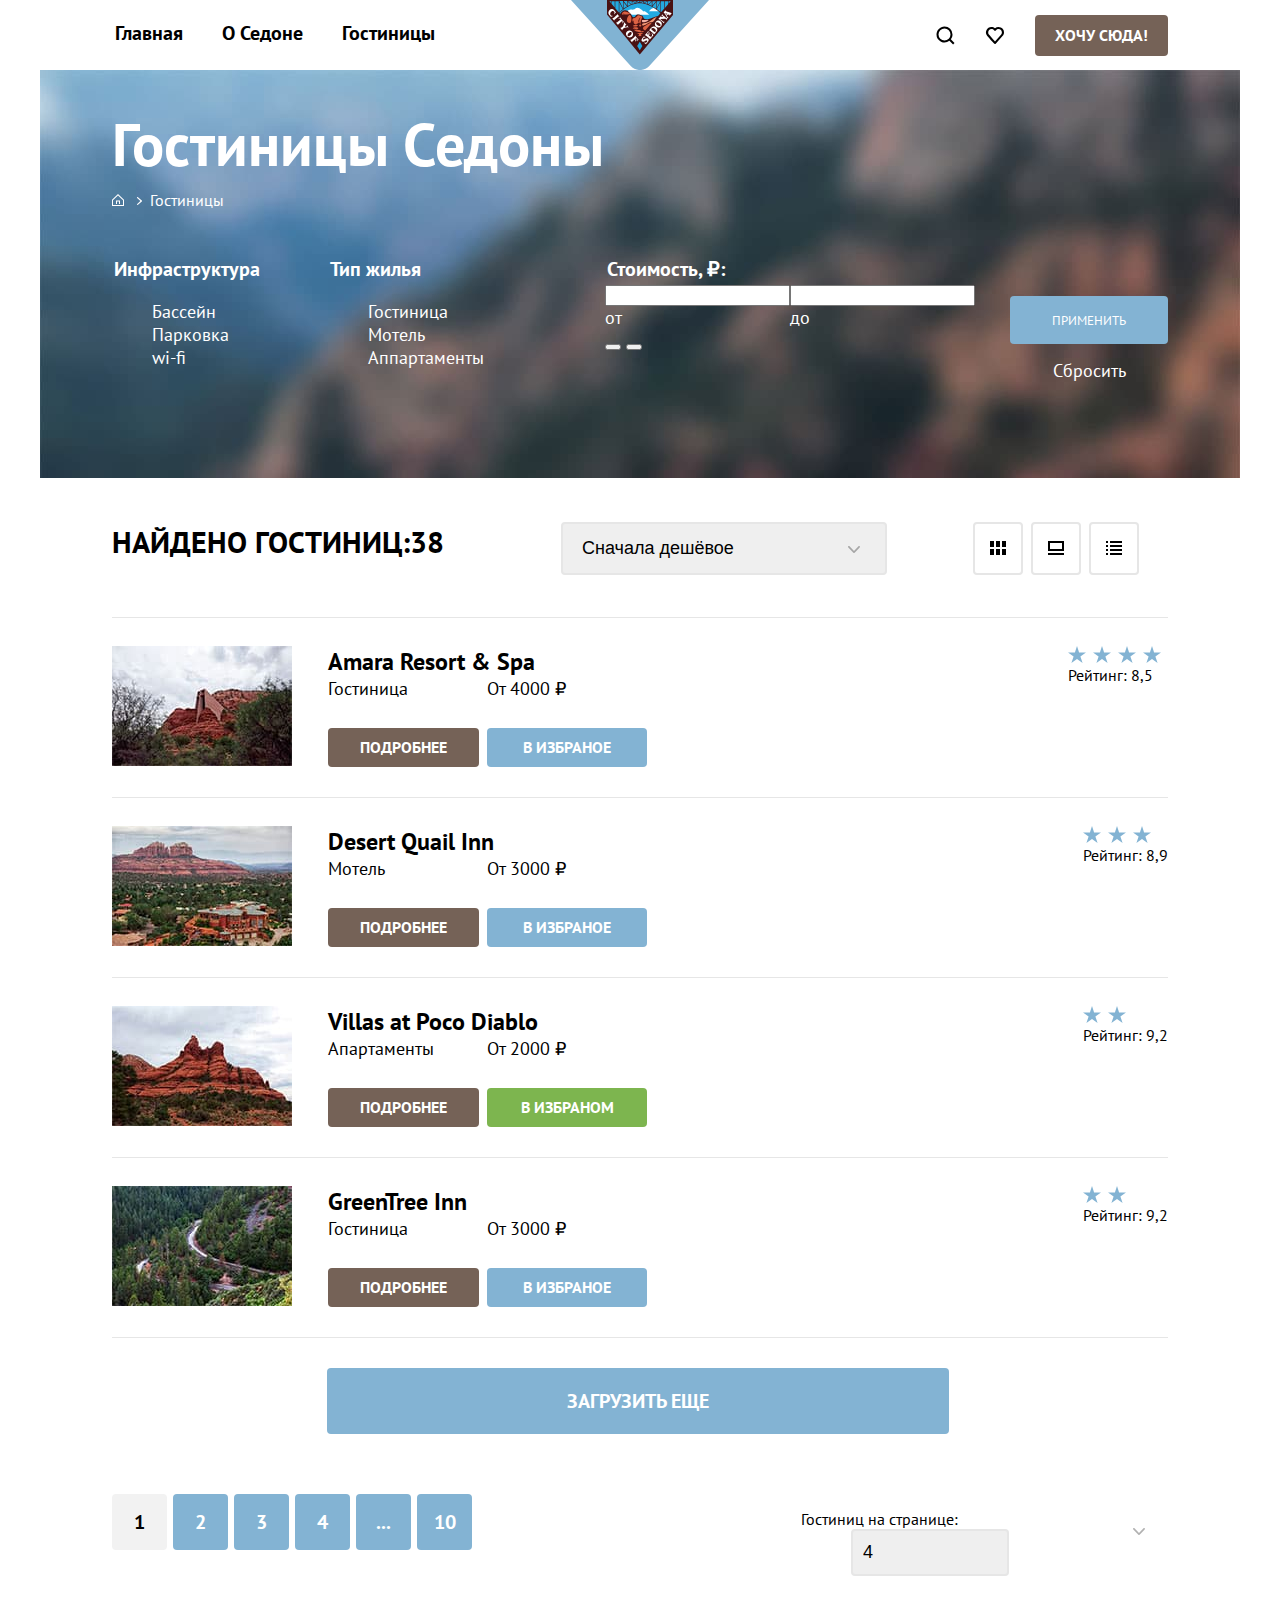
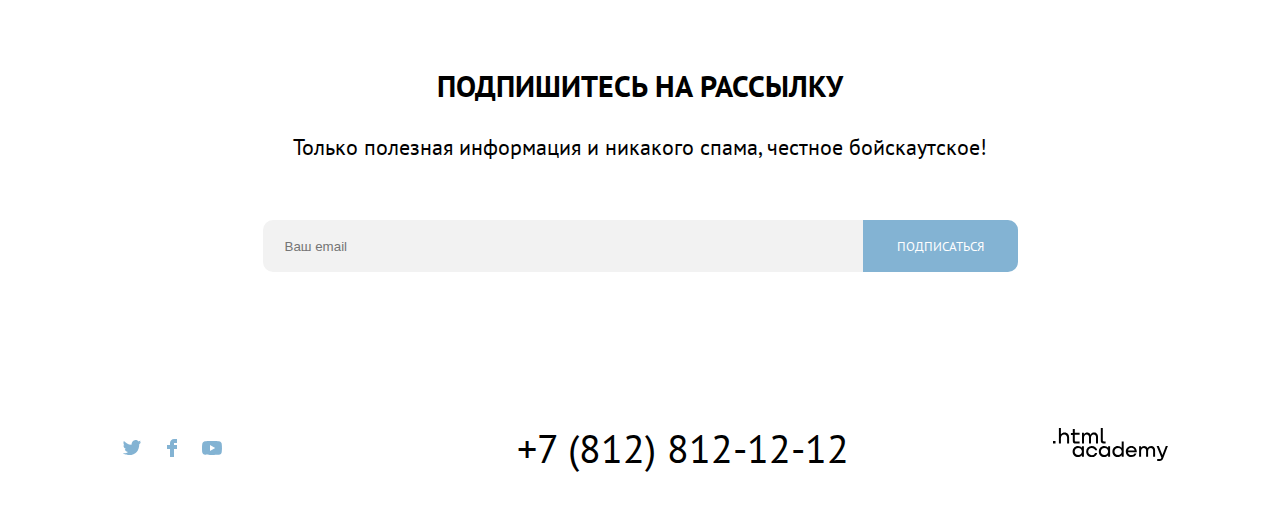
==== catalog.html @ 50478ae0 "декоративные элементы главная" ====
<!DOCTYPE html>
<html lang="ru">

<head>
    <meta charset="utf-8">
    <title>HTML Academy: Седона</title>
    <link rel="stylesheet" href="styles/styles.css">
</head>

<body class="page-body">
    <header class="page-header">
        <nav class="navigation">
            <ul class="navigation-list">
                <li class="navigation-item">
                    <a class="navigation-link" href="index.html">Главная</a>
                </li>
                <li class="navigation-item">
                    <a class="navigation-link" href="#">О Седоне</a>
                </li>
                <li class="navigation-item">
                    <a class="navigation-link" href="#">Гостиницы</a>
                </li>
            </ul>

            <a class="page-logo"><img src="/img/sedona-logo.svg" width="138px" height="70" alt="логотип сайта"> </a>

            <section class=" navigation-user">
                <a class="navigation-user-item" href="#">
                    <svg class="navigation-icon" width="20" height="20" fill="none" xmlns="http://www.w3.org/2000/svg">
                        <path
                            d="m19.5 18-3.7-3.67c1-1.3 1.7-2.98 1.7-4.87a8 8 0 0 0-8-7.96c-4.4 0-8 3.68-8 8.06a8 8 0 0 0 12.9 6.26l3.7 3.68 1.4-1.5Zm-10-2.48a6 6 0 0 1-6-5.96 6 6 0 0 1 12 0 6 6 0 0 1-6 5.96Z"
                            fill="#000" />
                    </svg>

                    <span class="visually-hidden">Поиск по сайту</span>
                </a>
                <a class="navigation-user-item" href="#">
                    <svg class="navigation-icon" width="20" height="20" fill="none" xmlns="http://www.w3.org/2000/svg">
                        <path
                            d="M9.9 19a.9.9 0 0 1-.8-.4c-5.4-6.1-6.7-7.5-7-7.9A5.4 5.4 0 0 1 6.5 2C7.8 2 9 2.5 10 3.3a5.46 5.46 0 0 1 9 4.1c0 1.3-.5 2.5-1.3 3.4l-7 7.9c-.2.2-.4.3-.8.3Zm-6-9.5c.3.4 3.5 4 6.1 6.9l6.2-7c.5-.5.7-1.2.7-2 0-1.8-1.5-3.3-3.3-3.3-1 0-2 .5-2.7 1.3-.3.3-.6.4-.9.4-.3 0-.6-.2-.8-.4-.7-.8-1.7-1.3-2.7-1.3-1.8 0-3.3 1.5-3.3 3.3-.1.9.3 1.6.7 2.1-.1 0-.1 0 0 0Z"
                            fill="#000" />
                    </svg>


                    <span class="visually-hidden">Избраное</span>
                </a>
                <a class="navigation-user-item navigation-button" href="#">Хочу сюда!</a>
            </section>
        </nav>

    </header>
    <main class="main-container main-inner">
        <div class="page-container"></div>
        <div class="container-backgraund">
            <header class="inner-header">
                <h1 class="inner-header-title">Гостиницы Седоны</h1>
                <ul class="breadcrumbs">
                    <li class="breadcrumbs-item">
                        <a class="breadcrumbs-link" href="index.html">
                            <span class="visually-hidden">Главная</span>
                            <svg width="12" height="12" fill="none" xmlns="http://www.w3.org/2000/svg"><path d="M6 0 0 5.8V12h12V5.8L6 0Zm5 11H1V6.2l5-4.8 5 4.8V11Z" fill="#FFFFFF"/><path d="M4 10h1V7.5h2V10h1V6.5H4V10Z" fill="#FFFFFF"/></svg>
                        </a>
                    </li>
                    <li class="breadcrumbs-item">
                        <a class="breadcrumbs-link breadcrumbs-link-arrow">Гостиницы</a>
                    </li>
                </ul>
            </header>
            <section class="main-filter">
                <h2 class="visually-hidden">Фильтр подбора гостиницы</h2>
                <form class="catalog-filter" action="https://echo.htmlacademy.ru/" method="get">
                    <fieldset class="catalog-filter-group">
                        <legend class="catalog-filter-title">Инфраструктура</legend>
                        <ul class="catalog-filter-list">
                            <li class="catalog-filter-item">
                                <label class="parameter">
                          <input class="visually-hidden parameret-input" type="checkbox" name="pool">
                          <span class="parameter-checkmark"></span>
                          <span class="parametr-label">Бассейн</span>
                        </label>
                            </li>
                            <li class="catalog-filter-item">
                                <label class="parameter">
                          <input class="visually-hidden parameret-input" type="checkbox" name="parking">
                          <span class="parameter-checkmark"></span>
                          <span class="parametr-label">Парковка</span>
                        </label>
                            </li>
                            <li class="catalog-filter-item">
                                <label class="parameter">
                          <input class="visually-hidden parameret-input" type="checkbox" name="wi-fi">
                          <span class="parameter-checkmark"></span>
                          <span class="parametr-label">wi-fi</span>
                        </label>
                            </li>
                        </ul>
                    </fieldset>
                    <fieldset class="catalog-filter-group">
                        <legend class="catalog-filter-title">Тип жилья</legend>
                        <ul class="catalog-filter-list">
                            <li class="catalog-filter-item">
                                <label class="parameter">
                        <input class="visually-hidden parameret-input" type="radio" name="hotel-type" value="hotel">
                        <span class="parameter-checkmark"></span>
                        <span class="parametr-label">Гостиница</span>
                      </label>
                            </li>
                            <li class="catalog-filter-item">
                                <label class="parameter">
                        <input class="visually-hidden parameret-input" type="radio" name="hotel-type" value="motel">
                        <span class="parameter-checkmark"></span>
                        <span class="parametr-label">Мотель</span>
                      </label>
                            </li>
                            <li class="catalog-filter-item">
                                <label class="parameter">
                        <input class="visually-hidden parameret-input" type="radio" name="hotel-type" value="appartaments">
                        <span class="parameter-checkmark"></span>
                        <span class="parametr-label">Аппартаменты</span>
                      </label>
                            </li>
                        </ul>
                    </fieldset>
                    <fieldset class="catalog-filter-price">
                        <legend class="catalog-filter-title">Стоимость, ₽:</legend>
                        <div class="catalog-filter-wrapper">
                            <label class="catalog-filter-label">
                      <input class="catalog-filter-input" type="text" name="min-price">от
                    </label>
                            <label class="catalog-filter-label">
                      <input class="catalog-filter-input" type="text" name="max-price">до
                    </label>
                        </div>
                        <button class="range-toggle toggle-min" type="button">
                      <span class="visually-hidden">Изменить минимальную цену.</span>
                    </button>
                        <button class="range-toggle toggle-max" type="button">
                      <span class="visually-hidden">Изменить максимальную цену.</span>
                    </button>
                    </fieldset>
                    <div class="button-wrapper">
                        <button class="button button-apply button-blue" type="submit">Применить</button>
                        <button class="button button-reset" type="reset">Сбросить</button>
                    </div>
                </form>
        </div>
        </section>
        <section class="sorting">
            <div class="filter-output">
                <h2 class="sorting-result">Найдено гостиниц:</h2>
                <span class="sorting-results-number">38</span>
            </div>
            <form class="sorting-type">
                <label class="visually-hidden" for="sorting">Сортировка</label>
                <select class="select-control" id="sorting" name="sorting">
              <option value="cheap">Сначала дешёвое</option>
              <option value="expensive">Сначала дорогое</option>
              <option value="popular">Сначала популярное</option>
            </select>
                <button class="button-select" type="submit"><span class="visually-hidden">Отсортировать продукты</span></button>
            
            </form>
            <div class="container-type-card">
                <button class="button-sort" type="button">
                <span class="visually-hidden">Показать карточки</span>
                <svg width="16" height="14" fill="none" xmlns="http://www.w3.org/2000/svg"><path d="M4 0H0v6h4V0ZM16 0h-4v6h4V0ZM10 0H6v6h4V0ZM4 8H0v6h4V8ZM16 8h-4v6h4V8ZM10 8H6v6h4V8Z" fill="#000"/></svg>
            </button>
                <button class="button-sort" type="button">
                <span class="visually-hidden">Показать слайды</span>
                <svg width="16" height="14" fill="none" xmlns="http://www.w3.org/2000/svg"><path d="M16 12H0v2h16v-2ZM14 2v6H2V2h12Zm2-2H0v10h16V0Z" fill="#000"/></svg>
            </button>
                <button class="button-sort button-sort-active" type="button">
                <span class="visually-hidden">Показать список</span>
                <svg width="16" height="14" fill="none" xmlns="http://www.w3.org/2000/svg"><path d="M2 0H0v2h2V0ZM16 0H4v2h12V0ZM2 4H0v2h2V4ZM16 4H4v2h12V4ZM2 8H0v2h2V8ZM16 8H4v2h12V8ZM2 12H0v2h2v-2ZM16 12H4v2h12v-2Z" fill="#000"/></svg>
            </button>
            </div>
        </section>
        <section class="hotel-card">
            <h2 class="visually-hidden">Каталог гостиниц</h2>
            <ul class="hotel-card-list">
                <li class="hotel-card-item">
                    <a class="hotel-card-condition" href="hotel.html">
                        <img class="hotel-card-image" src="/img/catalog/hotel-amara.jpg" width="180px" height="120px" alt="Отель Амара">
                    </a>
                    <div class="hotel-card-information">
                        <a class="hotel-card-link " href="hotel.html">
                            <h3 class="hotel-card-title">Amara Resort & Spa</h3>
                        </a>
                        <span class="hotel-card-type">Гостиница</span>
                        <b class="hotel-card-price">От 4000 ₽</b>
                        <a class="button button-card button-brown" href="hotel.html">подробнее</a>
                        <button class="button button-favourites button-blue" type=button>в избраное</button>
                    </div>
                    <div class="hotel-card-estimation">
                        <div class="stars stars-four"></div>
                        <span class="hotel-card-rating">Рейтинг: 8,5</span>
                    </div>
                </li>
                <li class="hotel-card-item">
                    <a class="hotel-card-condition" href="hotel.html">
                        <img class="hotel-card-image" src="/img/catalog/hotel-desert.jpg" width="180px" height="120px" alt="Отель Десерт">
                    </a>
                    <div class="hotel-card-information">
                        <a class="hotel-card-link " href="hotel.html">
                            <h3 class="hotel-card-title">Desert Quail Inn</h3>
                        </a>
                        <span class="hotel-card-type">Мотель</span>
                        <b class="hotel-card-price">От 3000 ₽</b>
                        <a class="button button-card button-brown" href="hotel.html">подробнее</a>
                        <button class="button button-favourites button-blue" type=button>в избраное</button>
                    </div>
                    <div class="hotel-card-estimation">
                        <div class="stars stars-three"></div>
                        <span class="hotel-card-rating">Рейтинг: 8,9</span>
                    </div>
                </li>
                <li class="hotel-card-item">
                    <a class="hotel-card-condition" href="hotel.html">
                        <img class="hotel-card-image" src="/img/catalog/hotel-villas.jpg" width="180px" height="120px" alt=" Отель Виллас">
                    </a>
                    <div class="hotel-card-information">
                        <a class="hotel-card-link " href="hotel.html">
                            <h3 class="hotel-card-title">Villas at Poco Diablo</h3>
                        </a>
                        <span class="hotel-card-type">Апартаменты</span>
                        <b class="hotel-card-price">От 2000 ₽</b>
                        <a class="button button-card button-brown" href="hotel.html">подробнее</a>
                        <button class="button button-favourites button-green" type=button>в избраном</button>
                    </div>
                    <div class="hotel-card-estimation">
                        <div class="stars stars-two"></div>
                        <span class="hotel-card-rating">Рейтинг: 9,2</span>
                    </div>
                </li>
                <li class="hotel-card-item">
                    <a class="hotel-card-condition" href="hotel.html">
                        <img class="hotel-card-image" src="/img/catalog/hotel-green.jpg" width="180px" height="120px" alt="Отель Грин">
                    </a>
                    <div class="hotel-card-information">
                        <a class="hotel-card-link " href="hotel.html">
                            <h3 class="hotel-card-title">GreenTree Inn</h3>
                        </a>
                        <span class="hotel-card-type">Гостиница</span>
                        <b class="hotel-card-price">От 3000 ₽</b>
                        <a class="button button-card button-brown" href="hotel.html">подробнее</a>
                        <button class="button button-favourites button-blue" type=button>в избраное</button>
                    </div>
                    <div class="hotel-card-estimation">
                        <div class="stars stars-two"></div>
                        <span class="hotel-card-rating">Рейтинг: 9,2</span>
                    </div>
                </li>
            </ul>
            <button class="button button-more button-blue" type="button">загрузить еще</button>
        </section>
        <section class="pagination">
            <ul class="pagination-list">
                <li class="pagination-item">
                    <a class="pagination-link pagination-current">1</a>
                </li>
                <li class="pagination-item">
                    <a class="pagination-link" href="#">2</a>
                </li>
                <li class="pagination-item">
                    <a class="pagination-link" href="#">3</a>
                </li>
                <li class="pagination-item">
                    <a class="pagination-link" href="#">4</a>
                </li>
                <li class="pagination-item">
                    <a class="pagination-link" href="#">...</a>
                </li>
                <li class="pagination-item">
                    <a class="pagination-link" href="#">10</a>
                </li>

            </ul>
            <form class="sorting-number">
                <label class="sorting-number-title" for="sorting">Гостиниц на странице:</label>
                <select class=" select-control select-number" id="sorting-number" name="sorting-number">
            <option value="4">4</option>
            <option value="9">9</option>
            <option value="12">12</option>
          </select>
                <button class="button-select-number" type="submit"><span class="visually-hidden">колличество отелей на странице</span></button>
            </form>
        </section>
        </div>

    </main>
    <footer class="page-footer">
        <section class="mailing mailing-catalog">
            <h2 class="mailing-title mailing-title-catalog">Подпишитесь на рассылку</h2>
            <p class="mailing-description mailing-description-catalog">Только полезная информация и никакого спама, честное бойскаутское!</p>
            <form class="mailing-form" method="POST" action="#">
                <label class="visually-hidden" for="mailing-input">ваша почта</label>
                <input class="mailing-input" type="text" name="email" id="mailing-input" placeholder="Ваш email">
                <button class="button button-mailing button-blue" type="submit">Подписаться</button>
            </form>
        </section>
        <section class="contacts">
            <h2 class="visually-hidden">Связаться с нами</h2>
            <ul class="contacts-list">
                <li class="contacts-item">
                    <a class="contacts-link" href="https://twitter.com/htmlacademy_ru">
                        <svg width="20" height="20" fill="none" xmlns="http://www.w3.org/2000/svg"><path d="M12.6 2.2c1.8-.5 3.2.3 3.8 1.2.7-.2 1.4-.5 2.1-.7 0 .9-.6 1.5-.9 1.8.7.1 1.4-.6 1.4-.6-.2 1-1.1 1.8-1.7 2C17.1 12.7 14 17.1 6.7 17h-.5c-.4 0-4.4-.5-5.2-1.9 2.4.2 4.1-.4 5-1.2-1-.3-2.9-.4-3.2-2.9.4.1.6.2 1.3.1-1.3-.8-2.7-1.6-2.6-3.8.3.3 1.1.5 1.4.5-.8-.2-2.1-3.3-1-4.9 1.9 1.9 4 3.6 7.6 3.8.2-2.4 1.2-3.9 3.1-4.5Z" fill="#83B3D3"/></svg>
                        <span class="visually-hidden">Твитер</span>
                    </a>
                </li>
                <li class="contacts-item">
                    <a class="contacts-link" href="https://www.facebook.com/htmlacademy">
                        <svg width="20" height="20" fill="none" xmlns="http://www.w3.org/2000/svg"><path d="M12 1C9.8 1 8 2.8 8 5v2H5v4h3v8h4v-8h3V7h-3V5h3V1h-3Z" fill="#83B3D3"/></svg>
                        <span class="visually-hidden">Фейсбук</span>
                    </a>
                </li>
                <li class="contacts-item">
                    <a class="contacts-link" href="https://www.youtube.com/c/HTMLAcademyRUS">
                        <svg width="20" height="20" fill="none" xmlns="http://www.w3.org/2000/svg"><path fill-rule="evenodd" clip-rule="evenodd" d="M17.81 3.42c.86.23 1.54.9 1.77 1.77C20 6.75 20 10 20 10s0 3.26-.42 4.81a2.5 2.5 0 0 1-1.77 1.77C16.25 17 10 17 10 17s-6.25 0-7.81-.42a2.5 2.5 0 0 1-1.77-1.77C0 13.26 0 10 0 10s0-3.25.42-4.81a2.5 2.5 0 0 1 1.77-1.77C3.75 3 10 3 10 3s6.25 0 7.81.42ZM13.2 10 8 13V7l5.2 3Z" fill="#83B3D3"/></svg>
                        <span class="visually-hidden">Ютуб</span>
                    </a>
                </li>
            </ul>
            <address class="contacts-info">
            <a class="contacts-phone" href="tel:78128121212">+7 (812) 812-12-12</a>
          </address>
            <a class="contacts-copyright" href="#">
                <svg width="115" height="33" fill="none" xmlns="http://www.w3.org/2000/svg"><path fill-rule="evenodd" clip-rule="evenodd" d="M8 6.2c.8-1 2-1.7 3.6-1.7 2.7 0 4.6 1.9 4.5 4.9v6.1h-2V9.8c0-1.8-1.1-3.2-2.9-3.2-2 0-3.3 1.5-3.3 3.6v5.3h-2V0h2v6.2H8Zm-8 9.3v-2.6h2.5v2.6H0ZM26.6 4.8h-4.8V1.1h-2v3.8h-1.9v2h1.9v6c0 1.7 1 2.7 2.7 2.7h4.1v-2h-3.7c-.7 0-1.1-.4-1.1-1.1V6.8h4.8v-2Zm11 1.9c.6-1.3 1.9-2.1 3.5-2.1 2.5 0 4 1.8 3.9 4.3v6.5h-2V9.1c0-1.6-.9-2.6-2.4-2.6-1.2 0-2.6.9-2.6 3.3v5.6h-2V9.1c0-1.6-.9-2.6-2.4-2.6C32 6.5 31 8 31 10v5.4h-2V4.8h1.9v1.6h.1c.6-1 1.7-1.8 3.1-1.8 1.6 0 2.8.9 3.4 2.1h.1Zm10.2 6c0 1.7 1 2.7 2.8 2.7h2v-2h-1.7c-.7 0-1.1-.4-1.1-1.1V0h-2v12.7ZM25 17.9c1.7 0 3 .7 3.9 1.8v-1.5h2v10.6h-2v-1.6h-.1c-.8 1.1-2 1.9-3.8 1.9-3.1 0-5.4-2.3-5.4-5.6s2.3-5.6 5.4-5.6Zm-3.3 5.6c0 2 1.4 3.6 3.6 3.6s3.6-1.7 3.6-3.6c0-2-1.4-3.6-3.6-3.6s-3.6 1.6-3.6 3.6ZM44.2 22c-.5-2.4-2.6-4.1-5.4-4.1a5.4 5.4 0 0 0-5.6 5.6c0 3.1 2.2 5.6 5.6 5.6 2.8 0 4.9-1.8 5.4-4.2h-2.1a3.4 3.4 0 0 1-3.3 2.3c-2.2 0-3.6-1.6-3.6-3.6s1.4-3.6 3.6-3.6c1.6 0 2.8 1 3.3 2.2h2.1V22Zm7-4.1c1.7 0 3 .7 3.9 1.8v-1.5h2v10.6h-2v-1.6H55c-.8 1.1-2 1.9-3.8 1.9-3.1 0-5.4-2.3-5.4-5.6s2.3-5.6 5.4-5.6Zm-3.3 5.6c0 2 1.4 3.6 3.6 3.6 2.1 0 3.6-1.7 3.6-3.6 0-2-1.4-3.6-3.6-3.6s-3.6 1.6-3.6 3.6Zm20.8-3.7c-.9-1.1-2.2-1.9-3.9-1.9-3.1 0-5.4 2.3-5.4 5.6s2.2 5.6 5.4 5.6c1.7 0 3-.8 3.8-1.8h.1v1.5h2V13.4h-2v6.4Zm-3.6 7.3c-2.2 0-3.6-1.6-3.6-3.6s1.4-3.6 3.6-3.6 3.6 1.6 3.6 3.6c-.1 2-1.5 3.6-3.6 3.6Zm7.7-3.6c0-3.1 2.2-5.6 5.5-5.6 3.5 0 5.7 2.7 5.5 6.3H75c.1 1.6 1.5 2.9 3.4 2.9 1.4 0 2.5-.6 3-1.6h2.1c-.7 2.3-2.7 3.6-5.2 3.6-3.4 0-5.5-2.6-5.5-5.6Zm8.8-1.1c-.3-1.6-1.6-2.6-3.3-2.6-1.7 0-2.9 1.1-3.2 2.6h6.5Zm16.6-4.5c-1.6 0-2.9.8-3.6 2h-.1c-.6-1.2-1.8-2-3.4-2-1.4 0-2.5.7-3.1 1.8v-1.5h-1.9v10.6h2v-5.4c0-2 1-3.4 2.6-3.5 1.5 0 2.4 1 2.4 2.6v6.3h2v-5.6c0-2.4 1.4-3.3 2.6-3.3 1.5 0 2.4 1 2.4 2.6v6.3h2v-6.5c.1-2.6-1.4-4.4-3.9-4.4Zm7.6.2 3.6 8.9 3.4-8.9h2.1l-4.7 12.2c-.7 1.8-1.7 2.6-3.5 2.6h-2.5v-2h2.5c1 0 1.4-.3 1.7-1.2l-4.8-11.6h2.2Z" fill="#000"/></svg>
            </a>

        </section>

    </footer>



</body>

</html>
---- styles/styles.css ----
@font-face {
        font-family: 'PT Sans';
        font-style: normal;
        font-weight: 400;
        src: url(../fonts/ptsans-400.woff2) format('woff2');
        font-display: swap;
    }
    
    @font-face {
        font-family: 'PT Sans';
        font-style: normal;
        font-weight: 700;
        src: url(../fonts/ptsans-700.woff2) format('woff2');
        font-display: swap;
    }
    
    html {
        height: 100%;
    }
    
    .page-body {
        margin: 0 auto;
        display: flex;
        flex-direction: column;
        min-height: 100%;
        font-family: "PT Sans", sans-serif;
        font-size: 18px;
        color: #000000;
        background-color: #FFFFFF;
        padding-left: 40px;
        padding-right: 40px;
        width: 1200px;
    }
    
    .main-container {
        flex-grow: 1;
    }
    
    .visually-hidden {
        position: absolute !important;
        clip: rect(1px 1px 1px 1px);
        /* IE6, IE7 */
        clip: rect(1px, 1px, 1px, 1px);
        padding: 0 !important;
        border: 0 !important;
        height: 1px !important;
        width: 1px !important;
        overflow: hidden;
        margin: -1px;
    }
    
    .button {
        display: inline-block;
        font-family: PT Sans;
        font-style: normal;
        color: #FFFFFF;
        text-transform: uppercase;
        border: none;
        cursor: pointer;
        outline: none;
    }
    
    .page-container {
        width: 1200px;
        margin: 0 auto;
    }
    /* Header */
    
    .page-header {
        font-weight: bold;
        font-size: 20px;
        line-height: 26px;
    }
    /* Navigation */
    
    .navigation {
        display: grid;
        grid-template-columns: 1fr 138px 1fr;
        width: 1200px;
        margin: 0 auto;
        padding-right: 72px;
        padding-left: 72px;
        box-sizing: border-box;
    }
    
    .navigation-list {
        display: flex;
        flex-direction: row;
        justify-content: start;
        flex-wrap: wrap;
        color: inherit;
        text-decoration: none;
        list-style: none;
        margin: 0;
        padding: 0;
    }
    
    .navigation-link {
        text-decoration: none;
        color: #000;
        padding: 6px 12px;
        border: 3px solid rgba(248, 248, 248, 0)
    }
    .navigation-link:first-child{
        margin-left: -12px;
    }
    .navigation-link:hover{
        color:#756257;
    }
    .navigation-link:focus{
         outline: none;     
        border: 3px solid #83B3D3;
        box-sizing: border-box;
        border-radius: 10px;
        color:#756257;
    }
    .navigation-link:active{
        color:#756257;
        opacity: 0.3;
        border: 3px solid rgba(248, 248, 248, 0);
    }
    .navigation-user {
        display: flex;
        flex-wrap: wrap;
        max-width: 520px;
        margin-left: auto;
        align-items: center;
    }
    
    .navigation-item {
        display: block;
        margin-top: 20px;
        margin-bottom: 14px;
        text-align: center;
        margin-right: 21px;
    }
    
    .navigation-user-item {
        display: block;
        margin-left: 10px;
        padding: 10px;        
        padding-bottom: 5px;
    }
    .navigation-user-item:hover .navigation-icon path{
        fill:#756257;
    }
    .navigation-user-item:focus{
        outline: none;
        outline: 3px solid #83B3D3;
        outline-offset:-3px;
        box-sizing: border-box;
        border-radius: 10px;
    }
    .navigation-user-item:active .navigation-icon path{
        fill:#756257;
        opacity: 0.3;
    }
    .navigation-user-item:active{
        outline: none;
    }
    
    .page-logo {
        display: block;
        width: 138px;
        height: 70px;
    }
    
    .navigation-button {
        background-color: #756257;
        font-weight: bold;
        font-size: 16px;
        line-height: 21px;
        text-align: center;
        text-transform: uppercase;
        color: #FFFFFF;
        padding-bottom: 10px;
        padding-top: 10px;
        padding-left: 20px;
        padding-right: 20px;
        border-radius: 4px;
        text-decoration: none;
        margin-left: 20px;
    }
    .button-brown:hover{
        background-color: #615048;
    }
    .button-brown:focus{
        outline: 3px solid #83B3D3;
        outline-offset:-3px;
        box-sizing: border-box;
        border-radius: 10px;
    }
    .button-brown:active{
        background-color: #615048;
        color: rgba(255,255,255, 0.3);
        outline: none;
    }
    .navigation-button:focus, .navigation-button:active{
        border-radius: 4px;
    }
    /* Main-img */
    
    .index-background {
        width: 1200px;
        height: 483px;
        background-image: url("/img/welcome.svg"), url("/img/white-frame.svg"), url("/img/index-background.jpg");
        background-repeat: no-repeat, no-repeat, no-repeat;
        background-position: center, center bottom, center;
        background-color: #3D566D;
    }
    /* Main-slogan */
    
    .slogan {
        font-weight: bold;
        font-size: 30px;
        line-height: 36px;
        text-align: center;
        text-transform: uppercase;
        margin: 0;
        margin-top: 63px;
        margin-left: 240px;
        margin-right: 240px;
    }
    /* Reason */
    
    .reasons-title {
        font-size: 22px;
        line-height: 36px;
        text-align: center;
        margin: 0;
        margin-top: 23px;
        margin-bottom: 79px;
        margin-left: 240px;
        margin-right: 240px;
    }
    
    .reason {
        display: flex;
        color: #FFFFFF;
        text-align: center;
    }
    
    .reason-text {
        width: 400px;
        background-color: #83B3D3;
    }
    
    .reason-title {
        font-weight: bold;
        font-size: 24px;
        line-height: 28px;
        text-transform: uppercase;
        margin: 0;
        margin-top: 98px;
        margin-bottom: 25px;
    }
    
    .reason-number {
        font-size: 18px;
        line-height: 21px;
        text-transform: uppercase;
        margin-top: 25px;
    }
    
    .reason-description {
        margin: 0;
        margin-top: 26px;
        margin-bottom: 77px;
        line-height: 21px;
    }
    
    .reason-image img {
        max-width: 100%;
        height: auto;
        display: block;
    }
    /* Recommendation */
    
    .recommendations-list {
        display: flex;
        list-style: none;
        text-align: center;
        margin: 0;
        padding: 0;
    }
    
    .recommendations-item {
        width: 400px;
    }
    
    .recommendations-item:nth-child(1) {
        background-image: url("/img/housing.svg");
        background-repeat: no-repeat;
    }
    
    .recommendations-item:nth-child(2) {
        background-image: url("/img/burger.svg");
        background-repeat: no-repeat;
    }
    
    .recommendations-item:nth-child(3) {
        background-image: url("/img/souvenir.svg");
        background-repeat: no-repeat;
    }
    
    .recommendations-title {
        font-weight: bold;
        font-size: 24px;
        line-height: 28px;
        text-transform: uppercase;
        margin: 0;
        margin-top: 184px;
        margin-bottom: 20px;
    }
    
    .recommendations-description {
        margin: 0;
        margin-top: 20px;
        margin-bottom: 79px;
    }
    /* Reasons */
    
    .reasons-list {
        display: flex;
        list-style: none;
        text-align: center;
        margin: 0;
        padding: 0;
    }
    
    .reasons-item {
        width: 400px;
    }
    
    .background-light {
        background: rgba(131, 179, 211, 0.2);
    }
    
    .background-ultralight {
        background: rgba(131, 179, 211, 0.12);
    }
    /* Search */
    
    .search {
        text-align: center;
    }
    
    .search-title {
        font-weight: bold;
        font-size: 30px;
        line-height: 36px;
        text-transform: uppercase;
        margin: 0;
        margin-top: 91px;
    }
    
    .search-explain {
        font-weight: normal;
        font-size: 22px;
        line-height: 26px;
        margin: 0;
        margin-top: 30px;
        margin-bottom: 60px;
    }
    
    .button-search {
        background-color: #756257;
        font-weight: bold;
        font-size: 20px;
        line-height: 36px;
        padding-top: 13px;
        padding-bottom: 17px;
        padding-left: 150px;
        padding-right: 150px;
        border-radius: 10px;
        margin-bottom: 91px;
    }
    /* Footer */
    
    .contacts {
        width: 1200px;
        display: flex;
        justify-content: space-between;
        box-sizing: border-box;
    }
    
    .mailing {
        width: 1200px;
        height: 411px;
        background-image: url("/img/background-footer.jpg");
        background-repeat: no-repeat;
        background-size: 1200px 411px;
        background-color: #756257;
        text-align: center;
        color: #FFFFFF;
        padding-top: 1px;
    }
    
    .mailing-catalog {
        background-color: #FFFFFF;
        background-image: none;
    }
    
    .mailing-title {
        font-weight: bold;
        font-size: 30px;
        line-height: 36px;
        text-transform: uppercase;
        margin-top: 91px;
        margin-bottom: 30px;
    }
    
    .mailing-title-catalog {
        color: #000;
    }
    
    .mailing-description {
        margin: 0;
        font-weight: normal;
        font-size: 22px;
        line-height: 26px;
        margin-top: 15px;
        margin-bottom: 60px;
    }
    
    .mailing-description-catalog {
        color: #000;
    }
    
    .mailing-form {
        display: flex;
        justify-content: center;
    }
       
    .mailing-input{    
      padding: 0;
      padding-left: 22px;
      border: none;
      box-sizing: border-box;
      width: 600px;
      border-radius: 10px 0 0 10px;
      background-color: #f2f2f2;
    }
    .mailing-input:hover{
        background-color: #E6E6E6;
    }
    .mailing-input:focus{
        outline: 3px solid #83B3D3;;
    }
    .mailing-input:active{
        outline: 2px solid #000000;
        outline-offset: -2px;
    }
    .button-mailing {
        background-color: #83B3D3;
        padding: 17px 34px;
        border-radius: 0 10px 10px 0;
    }
    .button-blue:hover{
        background-color: #68A2CA;
    }
    .button-blue:focus{
        outline:3px solid #756257;
        outline-offset: -3px;
    }
    .button-blue:active {
        color:rgba(255,255,255,0.3);
        outline: none;
    }
    .contacts {
        padding-top: 40px;
        padding-bottom: 40px;
        padding-left: 72px;
        padding-right: 72px;
    }
    
    .contacts-list {
        display: flex;
        width: 200px;
        list-style: none;
        margin: 0;
        padding: 0;
    }
    
    .contacts-item {
        width: 40px;
        height: 40px;
    }
    
    .contacts-link {
        display: block;
        padding: 10px;
        padding-bottom: 6px;
    }
    .contacts-link:hover path{
        fill:#68A2CA;
    }
     .contacts-link:focus{
        outline: 3px solid #83B3D3;
        outline-offset: -3px;
        box-sizing: border-box;
        border-radius: 10px;
    }
    .contacts-link:active{
        outline:none;
        opacity: 0.3;
    }
    .contacts-phone {
        font-weight: normal;
        font-size: 40px;
        line-height: 40px;
        text-align: center;
        text-transform: uppercase;
        text-decoration: none;
        color: #000;
        font-style: normal;
        padding: 15px;
    }
    .contacts-phone:hover{
        color: #756257;
    }
    .contacts-phone:focus{
        outline: 3px solid #83B3D3;
        outline-offset: -3px;
        box-sizing: border-box;
        border-radius: 10px;
    }
    .contacts-phone:active{
        outline:none;
        color: #756257;
        opacity: 0.3;
    }
    .contacts-copyright {
      
    }
    
    .contacts-copyright-svg {
        display: block;
        margin-left: auto;
        padding: 18px 22px;
    }
    .contacts-copyright-svg:hover path{
       fill:#756257; 
    }
    .contacts-copyright:focus{
        outline: 3px solid #83B3D3;
        outline-offset: -3px;
        box-sizing: border-box;
        border-radius: 10px; 
    }
    .contacts-copyright:active{
        outline:none;
        color: #756257;
        opacity: 0.3;
    }
    /* Catalog */
    /* Main-catalog */
    
    .container-backgraund {
        background-image: url(/img/catalog/catalog-background.jpg);
        background-repeat: no-repeat;
        width: 1200px;
        height: 408px;
    }
    
    .inner-header-title {
        font-weight: bold;
        font-size: 60px;
        line-height: 78px;
        color: #FFFFFF;
        margin: 0;
        padding-top: 35px;
        margin-left: 72px;
        margin-bottom: 5px;
    }
    /* Breadcrumbs */
    
    .breadcrumbs {
        display: flex;
        list-style: none;
        margin: 0;
        padding: 0;
        margin-left: 72px;
        margin-top: 5px;
        margin-bottom: 45px;
    }
    
    .breadcrumbs-item {
        display: block;
        margin-right: 26px;
    }
    
    .breadcrumbs-link {
        position: relative;
        font-weight: normal;
        font-size: 16px;
        line-height: 21px;
        color: #FFFFFF;
    }
    .breadcrumbs-link-arrow::before{
        content: "";
        position: absolute;
        background-image: url('/img/catalog/arrow.svg');
        background-repeat: no-repeat no-repeat;
        width: 5px;
        height: 8px;
        top: 7px;
        left: -13px;
    }
    
    /* Form */
    
    .catalog-filter {
        display: grid;
        grid-template-columns: 181px 181px auto min-content;
        grid-gap: 35px;
        color: #FFFFFF;
        margin-left: 72px;
        margin-right: 72px;
    }
    
    .catalog-filter-title {
        font-weight: bold;
        font-size: 20px;
        line-height: 26px;
    }
    
    .parametr-label {
        font-weight: normal;
        font-size: 18px;
        line-height: 23px;
    }
    
    .catalog-filter-list {
        list-style: none;
    }
    
    .button-apply {
        background: #83B3D3;
        padding: 15px 42px;
        margin: 0;
        border-radius: 4px;
    }
    .button-apply:focus{
        outline:3px solid #FFFFFF;
        outline-offset: -3px;
    }
    .button-apply:active{
        outline: none;
    }
    .catalog-filter-group {
        width: 200px;
        margin: 0;
        padding: 0;
        border: none;
    }
    
    .catalog-filter-wrapper {
        display: flex;
    }
    
    .button-wrapper {
        display: flex;
        flex-direction: column;
        margin-top: auto;
    }
    .button-reset{ 
        font-weight: 400;
        font-style: normal;
        font-size: 18px;
        line-height: 23px;      
        text-transform: unset;
        background: inherit;
        padding: 5px 20px;
        align-self: center;
        margin-top: 10px;
    }
    .button-reset:hover{
        opacity: 0.6;
    }
    .button-reset:focus{
        outline: 3px solid #83B3D3;
        outline-offset: -3px;
        border-radius: 4px;
        box-sizing: border-box;
    }
    .button-reset:active{
        outline:none;
        opacity: 0.3;       
        
    }
    .catalog-filter-price {
        margin: 0;
        padding: 0;
        border: none;
        width: 290px;
        margin-left: auto;
    }
    /* Sorting */
    
    .sorting {
        display: flex;
        margin-left: 72px;
        margin-right: 72px;
        padding-top: 44px;
        padding-bottom: 42px;
        border-bottom: 1px solid #E6E6E6;
    }
    
    .sorting-result {
        margin: 0;
        font-weight: bold;
        font-size: 30px;
    }
    
    .filter-output {
        display: flex;
        width: 360px;
        font-weight: bold;
        font-size: 30px;
        line-height: 39px;
        text-transform: uppercase;
    }
    
    .sorting-type option {
        font-weight: normal;
        font-size: 18px;
        line-height: 23px;
        color: #333333;
    }
    
    .sorting-type {
        position: relative;
        margin-left: 89px;
    }
    
    .button-sort {
        border: none;
        padding: 0;
        background-color: inherit;
        padding: 17px;
        outline: 2px solid #E6E6E6;
        outline-offset: -2px;
        border-radius: 4px;
        margin-right: 8px;
        padding-bottom: 15px;
    }
    .button-sort:hover,
    .button-sort:focus{
        outline: 2px solid #83B3D3;
    }
    .button-sort:active{
        outline: 2px solid #000000;
    }
    .button-sort:nth-child(3n) {
        margin-right: 0;
    }
    
    .select-control {
        padding-top: 13px;
        padding-bottom: 13px;
        padding-left: 19px;
        padding-right: 127px;
        font-weight: normal;
        font-size: 18px;
        line-height: 23px;
        border: 2px solid #E6E6E6;
        box-sizing: border-box;
        border-radius: 4px;
        appearance: none;
    }
    .select-control:hover,
    .select-control:focus{
        outline: 2px solid #83B3D3;
        outline-offset: -2px;
        box-sizing: border-box;
        border-radius: 4px;
    }
    .select-control:active{
        outline: 2px solid #E6E6E6;
    }
    .button-select{
        border: none;
        outline: none;
        margin: 0;
        padding: 0;
    }
    .button-select::before{
        content: "";
        position: absolute;
        background-image: url('/img/catalog/arrow-down.svg');
        background-repeat: no-repeat;
        width: 12px;
        height: 7px;
        left: 287px;
        top: 24px;
        opacity: 0.3;
    }
    .button-select::before:active{
        fill:#e6e6e6;
        opacity: 0.3;
    }
    .container-type-card {
        display: flex;
        justify-content: end;
        margin-left: 81px;
    }
    /* Hotel-Card */
    
    .hotel-card-list {
        display: grid;
        list-style: none;
        margin: 0;
        padding: 0;
        margin-left: 72px;
        margin-right: 72px;
        
    }
    
    .hotel-card-item {
        display: grid;
        grid-template-columns: 180px 1fr 160px;
        grid-gap: 36px;
        padding-top: 28px;
        padding-bottom: 30px;
        border-bottom: 1px solid #E6E6E6;
    }
    
    .hotel-card-link {
        margin: 0;
        padding: 0;
        text-decoration: none;
        grid-column: 1/-1;
        padding: 10px 15px;
        margin-top: -10px;
        margin-bottom: -10px;
        margin-left: -15px;
        margin-right: auto;
    }
    .hotel-card-condition{
        outline: none;
        padding: 0;
        margin: 0;
    }
    .hotel-card-image {
        display: block;
    }
    .hotel-card-condition:hover{
        opacity: 0.6;
    }
    .hotel-card-condition:focus{      
        outline: 3px solid #83B3D3;
        outline-offset: -1px;
    }
    .hotel-card-title {
        margin: 0;
        font-weight: bold;
        font-size: 24px;
        line-height: 31px;
        color: #000;
          }
    .hotel-card-title:hover{
        color: #756257;
    }
    .hotel-card-link:focus{
        outline: 3px solid #83B3D3;
        outline-offset: -3px;
        box-sizing: border-box;
        border-radius: 10px;
    }
    .hotel-card-link:focus .hotel-card-title{
        color: #756257;
    }
    .hotel-card-link:active{
        outline: none;
    }
    .hotel-card-link:active .hotel-card-title{
        opacity: 0.3;
    }
    .hotel-card-information {
        display: grid;
        grid-template-columns: 151px 160px;
        grid-template-rows: repeat(3, min-content);
        column-gap: 8px;
    }
    
    .hotel-card-estimation {
        margin-left: auto;
    }
    
    .hotel-card-type,
    .hotel-card-price {
        font-weight: normal;
        font-size: 18px;
        line-height: 23px;
        margin-bottom: 28px;
    }
    
    .button-card {
        background-color: #756257;
        text-decoration: none;
        font-size: 16px;
        font-weight: bold;
        text-align: center;
        padding-bottom: 10px;
        padding-top: 9px;
        border-radius: 4px;
        
    }
    .button-card:focus{
        border-radius: 4px;
        outline-offset: unset;
    }
    
    .button-favourites {
        background-color: #83B3D3;
        font-weight: bold;
        font-size: 16px;
        line-height: 21px;
        text-align: center;
        border-radius: 4px;
    }
    .button-favourites:focus{
        outline-offset: unset;
    }
    .button-green{
        background: #7DB54F;
        border-radius: 4px;
    }
    .button-green:hover{
        background: #6C9E42;
    }
    .button-green:focus{
        outline:3px solid #756257;;
    }
    .button-green:active{
        outline: none;
        color: rgba(255,255,255, 0.3);
    }
    .hotel-card-rating {
        font-size: 16px;
    }
    
    .stars {
        background-image: url("/img/catalog/star.svg");
        background-repeat: repeat-x;
        height: 17px;
    }
    
    .stars-four {
        width: 100px;
    }
    
    .stars-three {
        width: 75px;
    }
    
    .stars-two {
        width: 50px;
    }
    
    .button-more {
        font-weight: bold;
        font-size: 20px;
        line-height: 26px;
        text-transform: uppercase;
        text-align: center;
        background-color: #83B3D3;
        border: none;
        padding: 0;
        margin-top: 30px;
        margin-bottom: 30px;
        margin-left: 287px;
        margin-right: 287px;
        padding-top: 20px;
        padding-bottom: 20px;
        padding-left: 240px;
        padding-right: 240px;
        border-radius: 4px;
    }
    /* Pagination */
    
    .pagination {
        display: flex;
        margin-left: 72px;
        margin-right: 72px;
        padding-top: 30px;
    }
    
    .pagination-list {
        display: flex;
        list-style: none;
        margin: 0;
        padding: 0;
    }
    
    .pagination-link {
        text-decoration: none;
        width: 35px;
        border-radius: 4px;
    }
    
    .pagination-item a {
        display: block;
        font-weight: bold;
        font-size: 20px;
        line-height: 26px;
        text-transform: uppercase;
        text-align: center;
        color: #FFFFFF;
        background-color: #83B3D3;
        padding-top: 15px;
        padding-bottom: 15px;
        padding-left: 10px;
        padding-right: 10px;
        margin-right: 6px;
    }
    .pagination-link:hover{
        background-color: #68A2CA;
    }
    .pagination-link:focus{
        outline: 3px solid #756257;
        outline-offset: -1px;
    }
    .pagination-item .pagination-current {
        background-color: #f2f2f2;
        color: #000;
    }
    .sorting-number {
        position: relative;
        margin-left: 323px;
        width: 382px;
        font-size: 16px;
        padding-top: 15px;
    }
    
    .select-number {       
        margin-left: 50px;
        padding-left: 10px;
        padding-top: 10px;
        padding-bottom: 10px;
        padding-right: 123px;
    }
    .button-select-number{
        margin: 0;
        padding:0;
        border: none;
        outline: none;
    }
    .button-select-number::before{
        content: "";
        position: absolute;
        background-image: url('/img/catalog/arrow-down.svg');
        background-repeat: no-repeat;
        width: 12px;
        height: 7px;
        left: 332px;
        top: 34px;
        opacity: 0.3;
    }
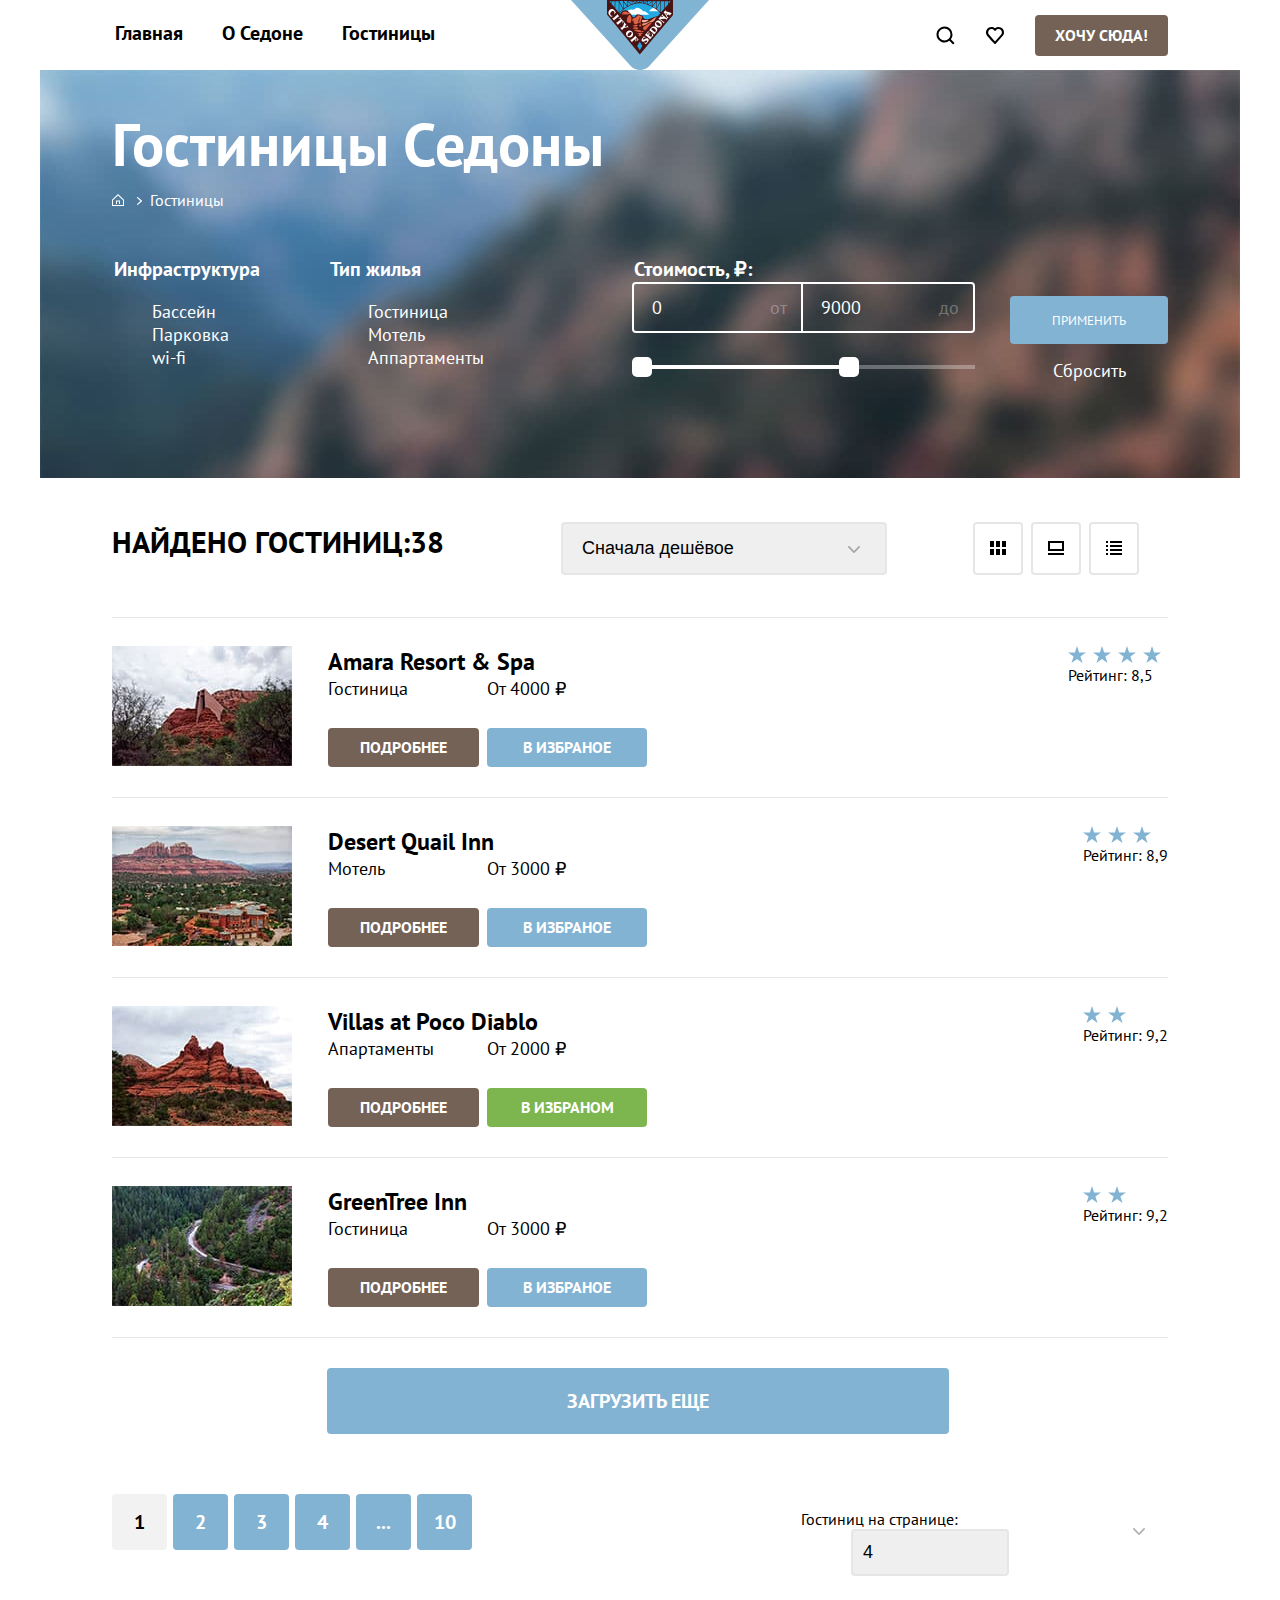
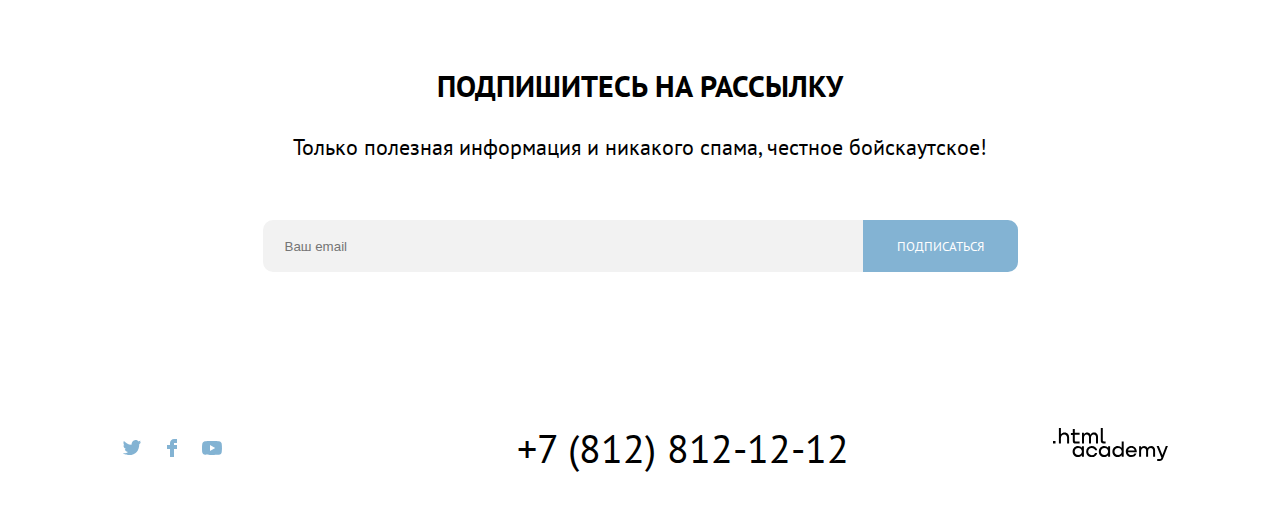
==== commit 44f02c5c: "страница каталога декор формы" ====
--- a/catalog.html
+++ b/catalog.html
@@ -58,7 +58,10 @@
                     <li class="breadcrumbs-item">
                         <a class="breadcrumbs-link" href="index.html">
                             <span class="visually-hidden">Главная</span>
-                            <svg width="12" height="12" fill="none" xmlns="http://www.w3.org/2000/svg"><path d="M6 0 0 5.8V12h12V5.8L6 0Zm5 11H1V6.2l5-4.8 5 4.8V11Z" fill="#FFFFFF"/><path d="M4 10h1V7.5h2V10h1V6.5H4V10Z" fill="#FFFFFF"/></svg>
+                            <svg width="12" height="12" fill="none" xmlns="http://www.w3.org/2000/svg">
+                                <path d="M6 0 0 5.8V12h12V5.8L6 0Zm5 11H1V6.2l5-4.8 5 4.8V11Z" fill="#FFFFFF" />
+                                <path d="M4 10h1V7.5h2V10h1V6.5H4V10Z" fill="#FFFFFF" />
+                            </svg>
                         </a>
                     </li>
                     <li class="breadcrumbs-item">
@@ -74,24 +77,24 @@
                         <ul class="catalog-filter-list">
                             <li class="catalog-filter-item">
                                 <label class="parameter">
-                          <input class="visually-hidden parameret-input" type="checkbox" name="pool">
-                          <span class="parameter-checkmark"></span>
-                          <span class="parametr-label">Бассейн</span>
-                        </label>
-                            </li>
-                            <li class="catalog-filter-item">
-                                <label class="parameter">
-                          <input class="visually-hidden parameret-input" type="checkbox" name="parking">
-                          <span class="parameter-checkmark"></span>
-                          <span class="parametr-label">Парковка</span>
-                        </label>
-                            </li>
-                            <li class="catalog-filter-item">
-                                <label class="parameter">
-                          <input class="visually-hidden parameret-input" type="checkbox" name="wi-fi">
-                          <span class="parameter-checkmark"></span>
-                          <span class="parametr-label">wi-fi</span>
-                        </label>
+                                    <input class="visually-hidden parameret-input" type="checkbox" name="pool">
+                                    <span class="parameter-checkmark"></span>
+                                    <span class="parametr-label">Бассейн</span>
+                                </label>
+                            </li>
+                            <li class="catalog-filter-item">
+                                <label class="parameter">
+                                    <input class="visually-hidden parameret-input" type="checkbox" name="parking">
+                                    <span class="parameter-checkmark"></span>
+                                    <span class="parametr-label">Парковка</span>
+                                </label>
+                            </li>
+                            <li class="catalog-filter-item">
+                                <label class="parameter">
+                                    <input class="visually-hidden parameret-input" type="checkbox" name="wi-fi">
+                                    <span class="parameter-checkmark"></span>
+                                    <span class="parametr-label">wi-fi</span>
+                                </label>
                             </li>
                         </ul>
                     </fieldset>
@@ -100,24 +103,27 @@
                         <ul class="catalog-filter-list">
                             <li class="catalog-filter-item">
                                 <label class="parameter">
-                        <input class="visually-hidden parameret-input" type="radio" name="hotel-type" value="hotel">
-                        <span class="parameter-checkmark"></span>
-                        <span class="parametr-label">Гостиница</span>
-                      </label>
-                            </li>
-                            <li class="catalog-filter-item">
-                                <label class="parameter">
-                        <input class="visually-hidden parameret-input" type="radio" name="hotel-type" value="motel">
-                        <span class="parameter-checkmark"></span>
-                        <span class="parametr-label">Мотель</span>
-                      </label>
-                            </li>
-                            <li class="catalog-filter-item">
-                                <label class="parameter">
-                        <input class="visually-hidden parameret-input" type="radio" name="hotel-type" value="appartaments">
-                        <span class="parameter-checkmark"></span>
-                        <span class="parametr-label">Аппартаменты</span>
-                      </label>
+                                    <input class="visually-hidden parameret-input" type="radio" name="hotel-type"
+                                        value="hotel">
+                                    <span class="parameter-checkmark"></span>
+                                    <span class="parametr-label">Гостиница</span>
+                                </label>
+                            </li>
+                            <li class="catalog-filter-item">
+                                <label class="parameter">
+                                    <input class="visually-hidden parameret-input" type="radio" name="hotel-type"
+                                        value="motel">
+                                    <span class="parameter-checkmark"></span>
+                                    <span class="parametr-label">Мотель</span>
+                                </label>
+                            </li>
+                            <li class="catalog-filter-item">
+                                <label class="parameter">
+                                    <input class="visually-hidden parameret-input" type="radio" name="hotel-type"
+                                        value="appartaments">
+                                    <span class="parameter-checkmark"></span>
+                                    <span class="parametr-label">Аппартаменты</span>
+                                </label>
                             </li>
                         </ul>
                     </fieldset>
@@ -125,18 +131,22 @@
                         <legend class="catalog-filter-title">Стоимость, ₽:</legend>
                         <div class="catalog-filter-wrapper">
                             <label class="catalog-filter-label">
-                      <input class="catalog-filter-input" type="text" name="min-price">от
-                    </label>
+                                <input class="catalog-filter-input" type="text" name="min-price" value="0">от
+                            </label>
                             <label class="catalog-filter-label">
-                      <input class="catalog-filter-input" type="text" name="max-price">до
-                    </label>
+                                <input class="catalog-filter-input" type="text" name="max-price" value="9000">до
+                            </label>
                         </div>
-                        <button class="range-toggle toggle-min" type="button">
-                      <span class="visually-hidden">Изменить минимальную цену.</span>
-                    </button>
-                        <button class="range-toggle toggle-max" type="button">
-                      <span class="visually-hidden">Изменить максимальную цену.</span>
-                    </button>
+                        <div class="range-scale">
+                            <div class="range-bar" style="left:10px; width:207px">
+                                <button class="range-toggle toggle-min" type="button">
+                                    <span class="visually-hidden">Изменить минимальную цену.</span>
+                                </button>
+                                <button class="range-toggle toggle-max" type="button">
+                                    <span class="visually-hidden">Изменить максимальную цену.</span>
+                                </button>
+                            </div>
+                        </div>
                     </fieldset>
                     <div class="button-wrapper">
                         <button class="button button-apply button-blue" type="submit">Применить</button>
@@ -153,26 +163,36 @@
             <form class="sorting-type">
                 <label class="visually-hidden" for="sorting">Сортировка</label>
                 <select class="select-control" id="sorting" name="sorting">
-              <option value="cheap">Сначала дешёвое</option>
-              <option value="expensive">Сначала дорогое</option>
-              <option value="popular">Сначала популярное</option>
-            </select>
-                <button class="button-select" type="submit"><span class="visually-hidden">Отсортировать продукты</span></button>
-            
+                    <option value="cheap">Сначала дешёвое</option>
+                    <option value="expensive">Сначала дорогое</option>
+                    <option value="popular">Сначала популярное</option>
+                </select>
+                <button class="button-select" type="submit"><span class="visually-hidden">Отсортировать
+                        продукты</span></button>
+
             </form>
             <div class="container-type-card">
                 <button class="button-sort" type="button">
-                <span class="visually-hidden">Показать карточки</span>
-                <svg width="16" height="14" fill="none" xmlns="http://www.w3.org/2000/svg"><path d="M4 0H0v6h4V0ZM16 0h-4v6h4V0ZM10 0H6v6h4V0ZM4 8H0v6h4V8ZM16 8h-4v6h4V8ZM10 8H6v6h4V8Z" fill="#000"/></svg>
-            </button>
+                    <span class="visually-hidden">Показать карточки</span>
+                    <svg width="16" height="14" fill="none" xmlns="http://www.w3.org/2000/svg">
+                        <path d="M4 0H0v6h4V0ZM16 0h-4v6h4V0ZM10 0H6v6h4V0ZM4 8H0v6h4V8ZM16 8h-4v6h4V8ZM10 8H6v6h4V8Z"
+                            fill="#000" />
+                    </svg>
+                </button>
                 <button class="button-sort" type="button">
-                <span class="visually-hidden">Показать слайды</span>
-                <svg width="16" height="14" fill="none" xmlns="http://www.w3.org/2000/svg"><path d="M16 12H0v2h16v-2ZM14 2v6H2V2h12Zm2-2H0v10h16V0Z" fill="#000"/></svg>
-            </button>
+                    <span class="visually-hidden">Показать слайды</span>
+                    <svg width="16" height="14" fill="none" xmlns="http://www.w3.org/2000/svg">
+                        <path d="M16 12H0v2h16v-2ZM14 2v6H2V2h12Zm2-2H0v10h16V0Z" fill="#000" />
+                    </svg>
+                </button>
                 <button class="button-sort button-sort-active" type="button">
-                <span class="visually-hidden">Показать список</span>
-                <svg width="16" height="14" fill="none" xmlns="http://www.w3.org/2000/svg"><path d="M2 0H0v2h2V0ZM16 0H4v2h12V0ZM2 4H0v2h2V4ZM16 4H4v2h12V4ZM2 8H0v2h2V8ZM16 8H4v2h12V8ZM2 12H0v2h2v-2ZM16 12H4v2h12v-2Z" fill="#000"/></svg>
-            </button>
+                    <span class="visually-hidden">Показать список</span>
+                    <svg width="16" height="14" fill="none" xmlns="http://www.w3.org/2000/svg">
+                        <path
+                            d="M2 0H0v2h2V0ZM16 0H4v2h12V0ZM2 4H0v2h2V4ZM16 4H4v2h12V4ZM2 8H0v2h2V8ZM16 8H4v2h12V8ZM2 12H0v2h2v-2ZM16 12H4v2h12v-2Z"
+                            fill="#000" />
+                    </svg>
+                </button>
             </div>
         </section>
         <section class="hotel-card">
@@ -180,7 +200,8 @@
             <ul class="hotel-card-list">
                 <li class="hotel-card-item">
                     <a class="hotel-card-condition" href="hotel.html">
-                        <img class="hotel-card-image" src="/img/catalog/hotel-amara.jpg" width="180px" height="120px" alt="Отель Амара">
+                        <img class="hotel-card-image" src="/img/catalog/hotel-amara.jpg" width="180px" height="120px"
+                            alt="Отель Амара">
                     </a>
                     <div class="hotel-card-information">
                         <a class="hotel-card-link " href="hotel.html">
@@ -198,7 +219,8 @@
                 </li>
                 <li class="hotel-card-item">
                     <a class="hotel-card-condition" href="hotel.html">
-                        <img class="hotel-card-image" src="/img/catalog/hotel-desert.jpg" width="180px" height="120px" alt="Отель Десерт">
+                        <img class="hotel-card-image" src="/img/catalog/hotel-desert.jpg" width="180px" height="120px"
+                            alt="Отель Десерт">
                     </a>
                     <div class="hotel-card-information">
                         <a class="hotel-card-link " href="hotel.html">
@@ -216,7 +238,8 @@
                 </li>
                 <li class="hotel-card-item">
                     <a class="hotel-card-condition" href="hotel.html">
-                        <img class="hotel-card-image" src="/img/catalog/hotel-villas.jpg" width="180px" height="120px" alt=" Отель Виллас">
+                        <img class="hotel-card-image" src="/img/catalog/hotel-villas.jpg" width="180px" height="120px"
+                            alt=" Отель Виллас">
                     </a>
                     <div class="hotel-card-information">
                         <a class="hotel-card-link " href="hotel.html">
@@ -234,7 +257,8 @@
                 </li>
                 <li class="hotel-card-item">
                     <a class="hotel-card-condition" href="hotel.html">
-                        <img class="hotel-card-image" src="/img/catalog/hotel-green.jpg" width="180px" height="120px" alt="Отель Грин">
+                        <img class="hotel-card-image" src="/img/catalog/hotel-green.jpg" width="180px" height="120px"
+                            alt="Отель Грин">
                     </a>
                     <div class="hotel-card-information">
                         <a class="hotel-card-link " href="hotel.html">
@@ -278,11 +302,12 @@
             <form class="sorting-number">
                 <label class="sorting-number-title" for="sorting">Гостиниц на странице:</label>
                 <select class=" select-control select-number" id="sorting-number" name="sorting-number">
-            <option value="4">4</option>
-            <option value="9">9</option>
-            <option value="12">12</option>
-          </select>
-                <button class="button-select-number" type="submit"><span class="visually-hidden">колличество отелей на странице</span></button>
+                    <option value="4">4</option>
+                    <option value="9">9</option>
+                    <option value="12">12</option>
+                </select>
+                <button class="button-select-number" type="submit"><span class="visually-hidden">колличество отелей на
+                        странице</span></button>
             </form>
         </section>
         </div>
@@ -291,7 +316,8 @@
     <footer class="page-footer">
         <section class="mailing mailing-catalog">
             <h2 class="mailing-title mailing-title-catalog">Подпишитесь на рассылку</h2>
-            <p class="mailing-description mailing-description-catalog">Только полезная информация и никакого спама, честное бойскаутское!</p>
+            <p class="mailing-description mailing-description-catalog">Только полезная информация и никакого спама,
+                честное бойскаутское!</p>
             <form class="mailing-form" method="POST" action="#">
                 <label class="visually-hidden" for="mailing-input">ваша почта</label>
                 <input class="mailing-input" type="text" name="email" id="mailing-input" placeholder="Ваш email">
@@ -303,28 +329,42 @@
             <ul class="contacts-list">
                 <li class="contacts-item">
                     <a class="contacts-link" href="https://twitter.com/htmlacademy_ru">
-                        <svg width="20" height="20" fill="none" xmlns="http://www.w3.org/2000/svg"><path d="M12.6 2.2c1.8-.5 3.2.3 3.8 1.2.7-.2 1.4-.5 2.1-.7 0 .9-.6 1.5-.9 1.8.7.1 1.4-.6 1.4-.6-.2 1-1.1 1.8-1.7 2C17.1 12.7 14 17.1 6.7 17h-.5c-.4 0-4.4-.5-5.2-1.9 2.4.2 4.1-.4 5-1.2-1-.3-2.9-.4-3.2-2.9.4.1.6.2 1.3.1-1.3-.8-2.7-1.6-2.6-3.8.3.3 1.1.5 1.4.5-.8-.2-2.1-3.3-1-4.9 1.9 1.9 4 3.6 7.6 3.8.2-2.4 1.2-3.9 3.1-4.5Z" fill="#83B3D3"/></svg>
+                        <svg width="20" height="20" fill="none" xmlns="http://www.w3.org/2000/svg">
+                            <path
+                                d="M12.6 2.2c1.8-.5 3.2.3 3.8 1.2.7-.2 1.4-.5 2.1-.7 0 .9-.6 1.5-.9 1.8.7.1 1.4-.6 1.4-.6-.2 1-1.1 1.8-1.7 2C17.1 12.7 14 17.1 6.7 17h-.5c-.4 0-4.4-.5-5.2-1.9 2.4.2 4.1-.4 5-1.2-1-.3-2.9-.4-3.2-2.9.4.1.6.2 1.3.1-1.3-.8-2.7-1.6-2.6-3.8.3.3 1.1.5 1.4.5-.8-.2-2.1-3.3-1-4.9 1.9 1.9 4 3.6 7.6 3.8.2-2.4 1.2-3.9 3.1-4.5Z"
+                                fill="#83B3D3" />
+                        </svg>
                         <span class="visually-hidden">Твитер</span>
                     </a>
                 </li>
                 <li class="contacts-item">
                     <a class="contacts-link" href="https://www.facebook.com/htmlacademy">
-                        <svg width="20" height="20" fill="none" xmlns="http://www.w3.org/2000/svg"><path d="M12 1C9.8 1 8 2.8 8 5v2H5v4h3v8h4v-8h3V7h-3V5h3V1h-3Z" fill="#83B3D3"/></svg>
+                        <svg width="20" height="20" fill="none" xmlns="http://www.w3.org/2000/svg">
+                            <path d="M12 1C9.8 1 8 2.8 8 5v2H5v4h3v8h4v-8h3V7h-3V5h3V1h-3Z" fill="#83B3D3" />
+                        </svg>
                         <span class="visually-hidden">Фейсбук</span>
                     </a>
                 </li>
                 <li class="contacts-item">
                     <a class="contacts-link" href="https://www.youtube.com/c/HTMLAcademyRUS">
-                        <svg width="20" height="20" fill="none" xmlns="http://www.w3.org/2000/svg"><path fill-rule="evenodd" clip-rule="evenodd" d="M17.81 3.42c.86.23 1.54.9 1.77 1.77C20 6.75 20 10 20 10s0 3.26-.42 4.81a2.5 2.5 0 0 1-1.77 1.77C16.25 17 10 17 10 17s-6.25 0-7.81-.42a2.5 2.5 0 0 1-1.77-1.77C0 13.26 0 10 0 10s0-3.25.42-4.81a2.5 2.5 0 0 1 1.77-1.77C3.75 3 10 3 10 3s6.25 0 7.81.42ZM13.2 10 8 13V7l5.2 3Z" fill="#83B3D3"/></svg>
+                        <svg width="20" height="20" fill="none" xmlns="http://www.w3.org/2000/svg">
+                            <path fill-rule="evenodd" clip-rule="evenodd"
+                                d="M17.81 3.42c.86.23 1.54.9 1.77 1.77C20 6.75 20 10 20 10s0 3.26-.42 4.81a2.5 2.5 0 0 1-1.77 1.77C16.25 17 10 17 10 17s-6.25 0-7.81-.42a2.5 2.5 0 0 1-1.77-1.77C0 13.26 0 10 0 10s0-3.25.42-4.81a2.5 2.5 0 0 1 1.77-1.77C3.75 3 10 3 10 3s6.25 0 7.81.42ZM13.2 10 8 13V7l5.2 3Z"
+                                fill="#83B3D3" />
+                        </svg>
                         <span class="visually-hidden">Ютуб</span>
                     </a>
                 </li>
             </ul>
             <address class="contacts-info">
-            <a class="contacts-phone" href="tel:78128121212">+7 (812) 812-12-12</a>
-          </address>
+                <a class="contacts-phone" href="tel:78128121212">+7 (812) 812-12-12</a>
+            </address>
             <a class="contacts-copyright" href="#">
-                <svg width="115" height="33" fill="none" xmlns="http://www.w3.org/2000/svg"><path fill-rule="evenodd" clip-rule="evenodd" d="M8 6.2c.8-1 2-1.7 3.6-1.7 2.7 0 4.6 1.9 4.5 4.9v6.1h-2V9.8c0-1.8-1.1-3.2-2.9-3.2-2 0-3.3 1.5-3.3 3.6v5.3h-2V0h2v6.2H8Zm-8 9.3v-2.6h2.5v2.6H0ZM26.6 4.8h-4.8V1.1h-2v3.8h-1.9v2h1.9v6c0 1.7 1 2.7 2.7 2.7h4.1v-2h-3.7c-.7 0-1.1-.4-1.1-1.1V6.8h4.8v-2Zm11 1.9c.6-1.3 1.9-2.1 3.5-2.1 2.5 0 4 1.8 3.9 4.3v6.5h-2V9.1c0-1.6-.9-2.6-2.4-2.6-1.2 0-2.6.9-2.6 3.3v5.6h-2V9.1c0-1.6-.9-2.6-2.4-2.6C32 6.5 31 8 31 10v5.4h-2V4.8h1.9v1.6h.1c.6-1 1.7-1.8 3.1-1.8 1.6 0 2.8.9 3.4 2.1h.1Zm10.2 6c0 1.7 1 2.7 2.8 2.7h2v-2h-1.7c-.7 0-1.1-.4-1.1-1.1V0h-2v12.7ZM25 17.9c1.7 0 3 .7 3.9 1.8v-1.5h2v10.6h-2v-1.6h-.1c-.8 1.1-2 1.9-3.8 1.9-3.1 0-5.4-2.3-5.4-5.6s2.3-5.6 5.4-5.6Zm-3.3 5.6c0 2 1.4 3.6 3.6 3.6s3.6-1.7 3.6-3.6c0-2-1.4-3.6-3.6-3.6s-3.6 1.6-3.6 3.6ZM44.2 22c-.5-2.4-2.6-4.1-5.4-4.1a5.4 5.4 0 0 0-5.6 5.6c0 3.1 2.2 5.6 5.6 5.6 2.8 0 4.9-1.8 5.4-4.2h-2.1a3.4 3.4 0 0 1-3.3 2.3c-2.2 0-3.6-1.6-3.6-3.6s1.4-3.6 3.6-3.6c1.6 0 2.8 1 3.3 2.2h2.1V22Zm7-4.1c1.7 0 3 .7 3.9 1.8v-1.5h2v10.6h-2v-1.6H55c-.8 1.1-2 1.9-3.8 1.9-3.1 0-5.4-2.3-5.4-5.6s2.3-5.6 5.4-5.6Zm-3.3 5.6c0 2 1.4 3.6 3.6 3.6 2.1 0 3.6-1.7 3.6-3.6 0-2-1.4-3.6-3.6-3.6s-3.6 1.6-3.6 3.6Zm20.8-3.7c-.9-1.1-2.2-1.9-3.9-1.9-3.1 0-5.4 2.3-5.4 5.6s2.2 5.6 5.4 5.6c1.7 0 3-.8 3.8-1.8h.1v1.5h2V13.4h-2v6.4Zm-3.6 7.3c-2.2 0-3.6-1.6-3.6-3.6s1.4-3.6 3.6-3.6 3.6 1.6 3.6 3.6c-.1 2-1.5 3.6-3.6 3.6Zm7.7-3.6c0-3.1 2.2-5.6 5.5-5.6 3.5 0 5.7 2.7 5.5 6.3H75c.1 1.6 1.5 2.9 3.4 2.9 1.4 0 2.5-.6 3-1.6h2.1c-.7 2.3-2.7 3.6-5.2 3.6-3.4 0-5.5-2.6-5.5-5.6Zm8.8-1.1c-.3-1.6-1.6-2.6-3.3-2.6-1.7 0-2.9 1.1-3.2 2.6h6.5Zm16.6-4.5c-1.6 0-2.9.8-3.6 2h-.1c-.6-1.2-1.8-2-3.4-2-1.4 0-2.5.7-3.1 1.8v-1.5h-1.9v10.6h2v-5.4c0-2 1-3.4 2.6-3.5 1.5 0 2.4 1 2.4 2.6v6.3h2v-5.6c0-2.4 1.4-3.3 2.6-3.3 1.5 0 2.4 1 2.4 2.6v6.3h2v-6.5c.1-2.6-1.4-4.4-3.9-4.4Zm7.6.2 3.6 8.9 3.4-8.9h2.1l-4.7 12.2c-.7 1.8-1.7 2.6-3.5 2.6h-2.5v-2h2.5c1 0 1.4-.3 1.7-1.2l-4.8-11.6h2.2Z" fill="#000"/></svg>
+                <svg width="115" height="33" fill="none" xmlns="http://www.w3.org/2000/svg">
+                    <path fill-rule="evenodd" clip-rule="evenodd"
+                        d="M8 6.2c.8-1 2-1.7 3.6-1.7 2.7 0 4.6 1.9 4.5 4.9v6.1h-2V9.8c0-1.8-1.1-3.2-2.9-3.2-2 0-3.3 1.5-3.3 3.6v5.3h-2V0h2v6.2H8Zm-8 9.3v-2.6h2.5v2.6H0ZM26.6 4.8h-4.8V1.1h-2v3.8h-1.9v2h1.9v6c0 1.7 1 2.7 2.7 2.7h4.1v-2h-3.7c-.7 0-1.1-.4-1.1-1.1V6.8h4.8v-2Zm11 1.9c.6-1.3 1.9-2.1 3.5-2.1 2.5 0 4 1.8 3.9 4.3v6.5h-2V9.1c0-1.6-.9-2.6-2.4-2.6-1.2 0-2.6.9-2.6 3.3v5.6h-2V9.1c0-1.6-.9-2.6-2.4-2.6C32 6.5 31 8 31 10v5.4h-2V4.8h1.9v1.6h.1c.6-1 1.7-1.8 3.1-1.8 1.6 0 2.8.9 3.4 2.1h.1Zm10.2 6c0 1.7 1 2.7 2.8 2.7h2v-2h-1.7c-.7 0-1.1-.4-1.1-1.1V0h-2v12.7ZM25 17.9c1.7 0 3 .7 3.9 1.8v-1.5h2v10.6h-2v-1.6h-.1c-.8 1.1-2 1.9-3.8 1.9-3.1 0-5.4-2.3-5.4-5.6s2.3-5.6 5.4-5.6Zm-3.3 5.6c0 2 1.4 3.6 3.6 3.6s3.6-1.7 3.6-3.6c0-2-1.4-3.6-3.6-3.6s-3.6 1.6-3.6 3.6ZM44.2 22c-.5-2.4-2.6-4.1-5.4-4.1a5.4 5.4 0 0 0-5.6 5.6c0 3.1 2.2 5.6 5.6 5.6 2.8 0 4.9-1.8 5.4-4.2h-2.1a3.4 3.4 0 0 1-3.3 2.3c-2.2 0-3.6-1.6-3.6-3.6s1.4-3.6 3.6-3.6c1.6 0 2.8 1 3.3 2.2h2.1V22Zm7-4.1c1.7 0 3 .7 3.9 1.8v-1.5h2v10.6h-2v-1.6H55c-.8 1.1-2 1.9-3.8 1.9-3.1 0-5.4-2.3-5.4-5.6s2.3-5.6 5.4-5.6Zm-3.3 5.6c0 2 1.4 3.6 3.6 3.6 2.1 0 3.6-1.7 3.6-3.6 0-2-1.4-3.6-3.6-3.6s-3.6 1.6-3.6 3.6Zm20.8-3.7c-.9-1.1-2.2-1.9-3.9-1.9-3.1 0-5.4 2.3-5.4 5.6s2.2 5.6 5.4 5.6c1.7 0 3-.8 3.8-1.8h.1v1.5h2V13.4h-2v6.4Zm-3.6 7.3c-2.2 0-3.6-1.6-3.6-3.6s1.4-3.6 3.6-3.6 3.6 1.6 3.6 3.6c-.1 2-1.5 3.6-3.6 3.6Zm7.7-3.6c0-3.1 2.2-5.6 5.5-5.6 3.5 0 5.7 2.7 5.5 6.3H75c.1 1.6 1.5 2.9 3.4 2.9 1.4 0 2.5-.6 3-1.6h2.1c-.7 2.3-2.7 3.6-5.2 3.6-3.4 0-5.5-2.6-5.5-5.6Zm8.8-1.1c-.3-1.6-1.6-2.6-3.3-2.6-1.7 0-2.9 1.1-3.2 2.6h6.5Zm16.6-4.5c-1.6 0-2.9.8-3.6 2h-.1c-.6-1.2-1.8-2-3.4-2-1.4 0-2.5.7-3.1 1.8v-1.5h-1.9v10.6h2v-5.4c0-2 1-3.4 2.6-3.5 1.5 0 2.4 1 2.4 2.6v6.3h2v-5.6c0-2.4 1.4-3.3 2.6-3.3 1.5 0 2.4 1 2.4 2.6v6.3h2v-6.5c.1-2.6-1.4-4.4-3.9-4.4Zm7.6.2 3.6 8.9 3.4-8.9h2.1l-4.7 12.2c-.7 1.8-1.7 2.6-3.5 2.6h-2.5v-2h2.5c1 0 1.4-.3 1.7-1.2l-4.8-11.6h2.2Z"
+                        fill="#000" />
+                </svg>
             </a>
 
         </section>
--- a/styles/styles.css
+++ b/styles/styles.css
@@ -658,7 +658,55 @@
     .catalog-filter-wrapper {
         display: flex;
     }
-    
+    .catalog-filter-label{
+        display: flex;
+        align-items: center;
+        border:2px solid #fff;
+        border-radius: 4px 0 0 4px;
+        padding-right: 14px;
+        color: rgba(255,255,255,0.3);
+    }
+    .catalog-filter-label:nth-child(2){
+        border-radius: 0 4px 4px 0;
+        margin-left: -2px;
+    }
+    .catalog-filter-input {
+        width: 100px;
+        padding: 12px 18px;
+        font: inherit;
+        text-align: left;
+        background-color: transparent;
+        border: none;
+        appearance: textfield;
+        font-weight: normal;
+        font-size: 18px;
+        line-height: 23px;
+        color:#fff;
+        cursor: pointer;
+    }
+    .catalog-filter-input:focus
+    .catalog-filter-input:active{
+        border: none;
+        outline: none;
+    }  
+    .catalog-filter-input::-webkit-outer-spin-button,
+    .catalog-filter-input::-webkit-inner-spin-button {
+        appearance: none;
+        margin: 0;
+    }
+    .catalog-filter-label:hover {
+        border: 2px solid rgba(255,255,255,0.6);
+    }
+
+    .catalog-filter-input:focus{
+        outline: none;       
+    }
+    .catalog-filter-label:focus{
+        outline: 3px solid#81B3D2;
+    }
+    .catalog-filter-label:active{
+        background-color: #756257;
+    }
     .button-wrapper {
         display: flex;
         flex-direction: column;
@@ -695,6 +743,44 @@
         border: none;
         width: 290px;
         margin-left: auto;
+    }
+    .range-scale{
+        position:relative;
+        height: 4px;
+        background-color: rgba(255,255,255,0.3);
+        margin-top: 32px;
+    }
+    .range-bar{
+        position:absolute;
+        height: 4px;
+        background-color: #fff;
+    }
+    .range-toggle{
+        position: absolute;
+        width: 20px;
+        height: 20px;
+        background: #FFFFFF;  
+        border-radius: 5px;
+        cursor: pointer;
+        border: none;
+    }
+    .range-toggle:hover{
+        box-shadow: 0px 4px 10px rgba(0, 0, 0, 0.25);
+    }
+    .range-toggle:focus{
+        outline: 3px solid #83B3D3;
+    }
+    .range-toggle:active{
+        outline: 2px solid #83B3D3;
+    }
+    .toggle-min {
+        top: -8px;
+        left: -10px;
+    }
+      
+      .toggle-max {
+        top: -8px;
+        right: -10px;
     }
     /* Sorting */
     
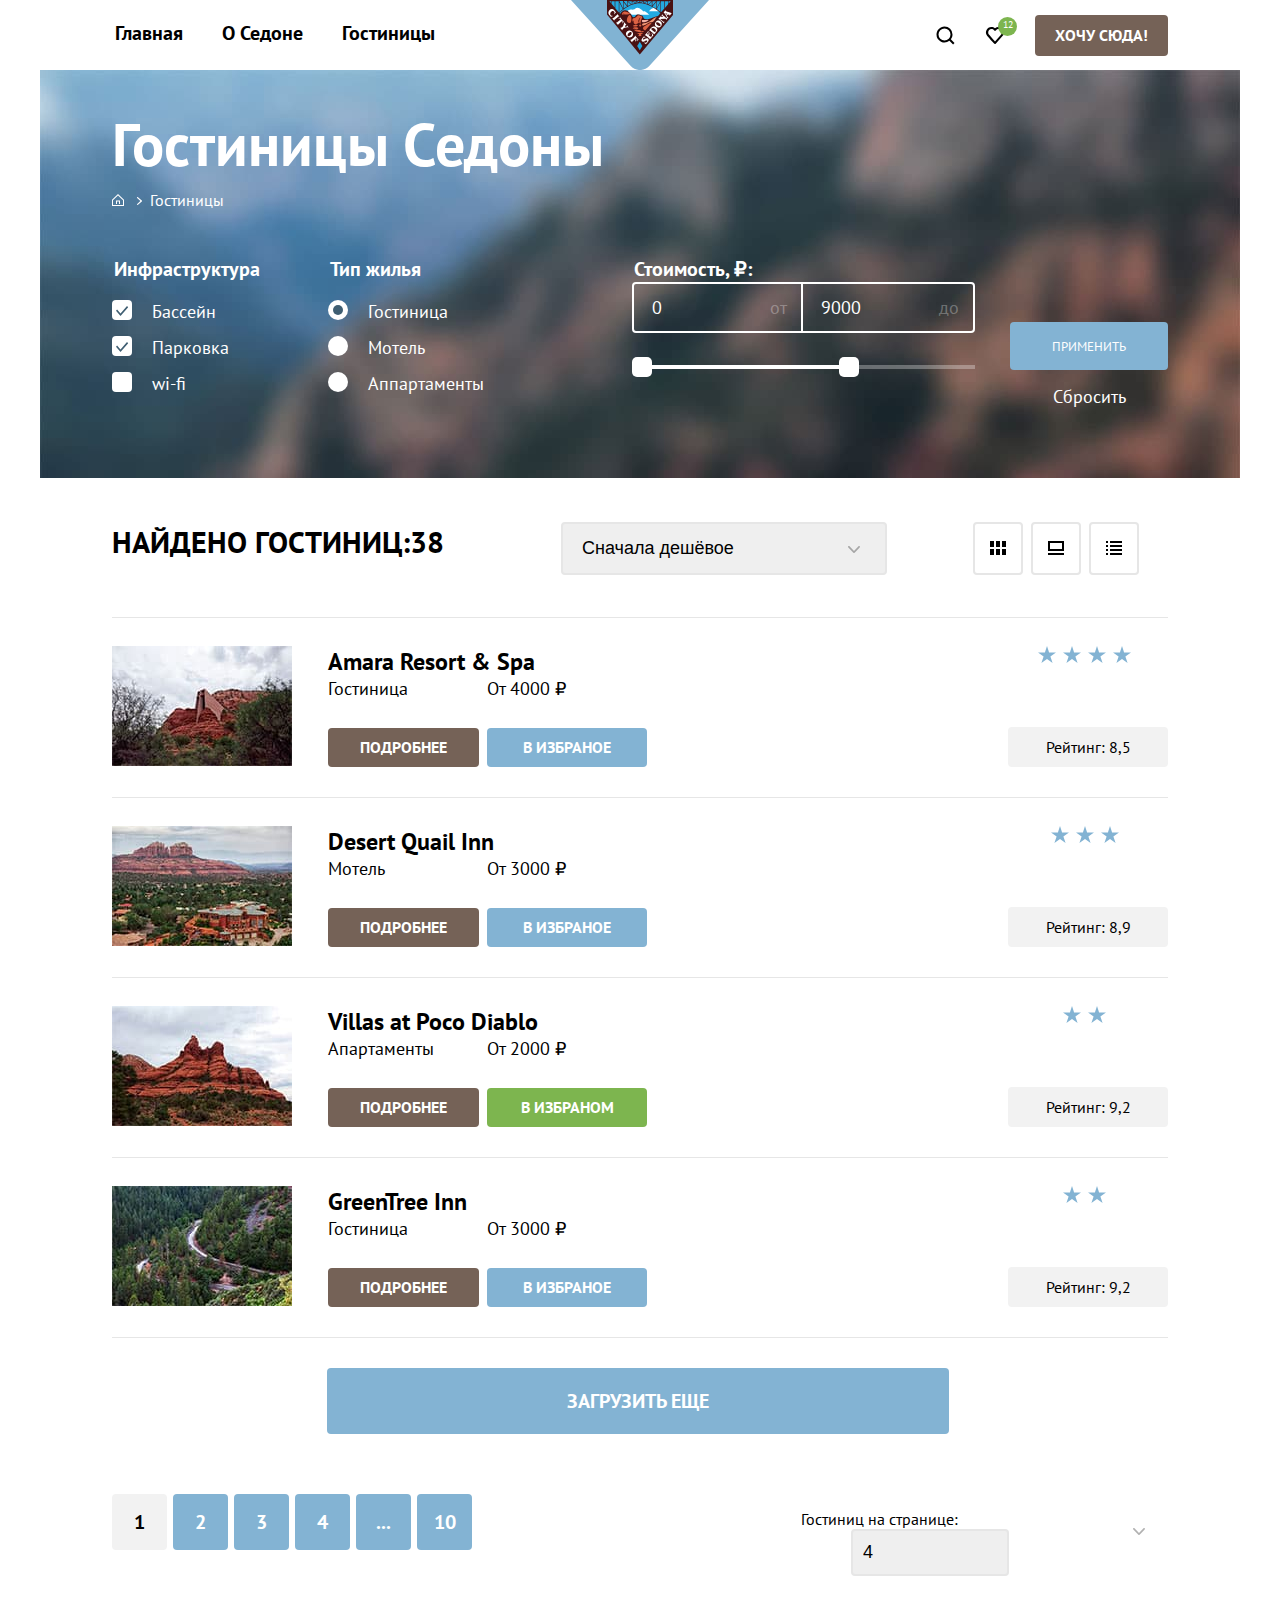
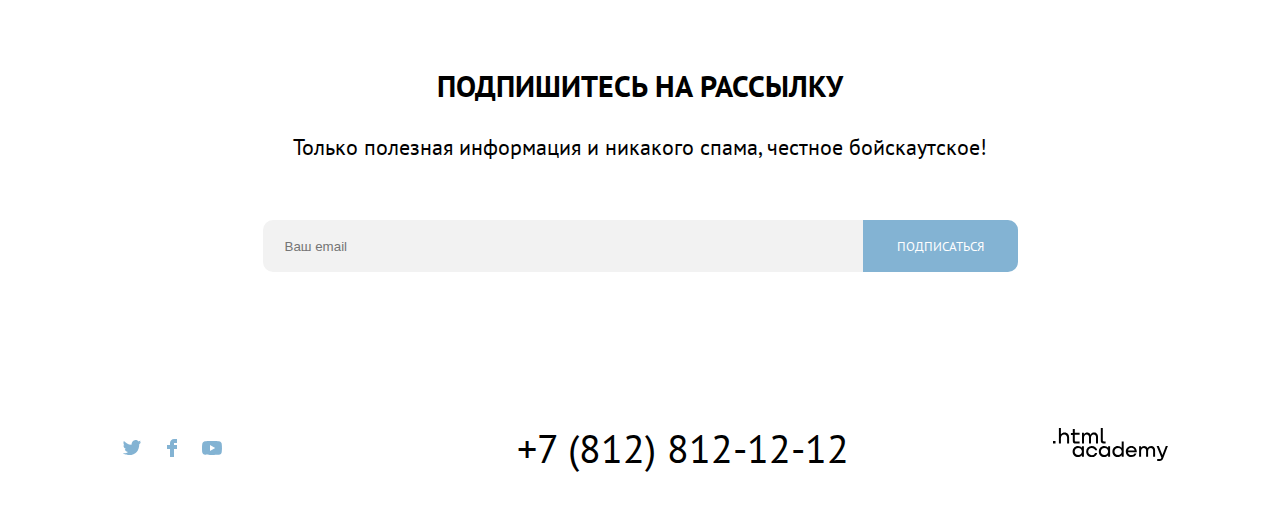
==== commit e2b04c75: "стилизация формы" ====
--- a/catalog.html
+++ b/catalog.html
@@ -34,7 +34,7 @@
 
                     <span class="visually-hidden">Поиск по сайту</span>
                 </a>
-                <a class="navigation-user-item" href="#">
+                <a class="navigation-user-item navigation-user-counter" href="#">
                     <svg class="navigation-icon" width="20" height="20" fill="none" xmlns="http://www.w3.org/2000/svg">
                         <path
                             d="M9.9 19a.9.9 0 0 1-.8-.4c-5.4-6.1-6.7-7.5-7-7.9A5.4 5.4 0 0 1 6.5 2C7.8 2 9 2.5 10 3.3a5.46 5.46 0 0 1 9 4.1c0 1.3-.5 2.5-1.3 3.4l-7 7.9c-.2.2-.4.3-.8.3Zm-6-9.5c.3.4 3.5 4 6.1 6.9l6.2-7c.5-.5.7-1.2.7-2 0-1.8-1.5-3.3-3.3-3.3-1 0-2 .5-2.7 1.3-.3.3-.6.4-.9.4-.3 0-.6-.2-.8-.4-.7-.8-1.7-1.3-2.7-1.3-1.8 0-3.3 1.5-3.3 3.3-.1.9.3 1.6.7 2.1-.1 0-.1 0 0 0Z"
@@ -77,21 +77,21 @@
                         <ul class="catalog-filter-list">
                             <li class="catalog-filter-item">
                                 <label class="parameter">
-                                    <input class="visually-hidden parameret-input" type="checkbox" name="pool">
+                                    <input class="visually-hidden parameter-input" type="checkbox" name="pool" checked>
                                     <span class="parameter-checkmark"></span>
                                     <span class="parametr-label">Бассейн</span>
                                 </label>
                             </li>
                             <li class="catalog-filter-item">
                                 <label class="parameter">
-                                    <input class="visually-hidden parameret-input" type="checkbox" name="parking">
+                                    <input class="visually-hidden parameter-input" type="checkbox" name="parking" checked>
                                     <span class="parameter-checkmark"></span>
                                     <span class="parametr-label">Парковка</span>
                                 </label>
                             </li>
                             <li class="catalog-filter-item">
                                 <label class="parameter">
-                                    <input class="visually-hidden parameret-input" type="checkbox" name="wi-fi">
+                                    <input class="visually-hidden parameter-input" type="checkbox" name="wi-fi">
                                     <span class="parameter-checkmark"></span>
                                     <span class="parametr-label">wi-fi</span>
                                 </label>
@@ -103,15 +103,15 @@
                         <ul class="catalog-filter-list">
                             <li class="catalog-filter-item">
                                 <label class="parameter">
-                                    <input class="visually-hidden parameret-input" type="radio" name="hotel-type"
-                                        value="hotel">
+                                    <input class="visually-hidden parameter-input" type="radio" name="hotel-type"
+                                        value="hotel" checked>
                                     <span class="parameter-checkmark"></span>
                                     <span class="parametr-label">Гостиница</span>
                                 </label>
                             </li>
                             <li class="catalog-filter-item">
                                 <label class="parameter">
-                                    <input class="visually-hidden parameret-input" type="radio" name="hotel-type"
+                                    <input class="visually-hidden parameter-input" type="radio" name="hotel-type"
                                         value="motel">
                                     <span class="parameter-checkmark"></span>
                                     <span class="parametr-label">Мотель</span>
@@ -119,7 +119,7 @@
                             </li>
                             <li class="catalog-filter-item">
                                 <label class="parameter">
-                                    <input class="visually-hidden parameret-input" type="radio" name="hotel-type"
+                                    <input class="visually-hidden parameter-input" type="radio" name="hotel-type"
                                         value="appartaments">
                                     <span class="parameter-checkmark"></span>
                                     <span class="parametr-label">Аппартаменты</span>
@@ -130,10 +130,10 @@
                     <fieldset class="catalog-filter-price">
                         <legend class="catalog-filter-title">Стоимость, ₽:</legend>
                         <div class="catalog-filter-wrapper">
-                            <label class="catalog-filter-label">
+                            <label class="catalog-filter-label" tabindex="-1">
                                 <input class="catalog-filter-input" type="text" name="min-price" value="0">от
                             </label>
-                            <label class="catalog-filter-label">
+                            <label class="catalog-filter-label" tabindex="-2">
                                 <input class="catalog-filter-input" type="text" name="max-price" value="9000">до
                             </label>
                         </div>
--- a/styles/styles.css
+++ b/styles/styles.css
@@ -120,6 +120,7 @@
         border: 3px solid rgba(248, 248, 248, 0);
     }
     .navigation-user {
+        position: relative;
         display: flex;
         flex-wrap: wrap;
         max-width: 520px;
@@ -158,7 +159,22 @@
     .navigation-user-item:active{
         outline: none;
     }
-    
+    .navigation-user-counter::after{
+        position: absolute;
+        content: "12";
+        font-weight: normal;
+        font-size: 10px;
+        line-height: 16px;
+        color:#fff;
+        width: 19px;
+        height: 19px;
+        border-radius: 50%;
+        background-color: #7DB54F;
+        text-align: center;
+        top:17px;
+        left:83px;
+
+    }
     .page-logo {
         display: block;
         width: 138px;
@@ -530,10 +546,7 @@
         color: #756257;
         opacity: 0.3;
     }
-    .contacts-copyright {
-      
-    }
-    
+        
     .contacts-copyright-svg {
         display: block;
         margin-left: auto;
@@ -624,17 +637,63 @@
         font-size: 20px;
         line-height: 26px;
     }
-    
+    .parameter{
+        position: relative;
+    }
     .parametr-label {
         font-weight: normal;
         font-size: 18px;
         line-height: 23px;
-    }
-    
+        padding-left: 40px;
+    }
+    .parameter-checkmark{
+        position:absolute;
+        width: 20px;
+        height: 20px;
+        background-color: #fff;
+        border-radius: 4px;
+    }
+    .parameter-input[type="radio"] + .parameter-checkmark{
+        border-radius: 50%;
+    }
+    .parameter:hover .parameter-checkmark{
+        background-color: rgba(255, 255, 255, 0.6);
+    }
+    .parameter-input:focus + .parameter-checkmark{
+        background-color: rgba(255, 255, 255, 0.6);
+        outline: 3px solid #83B3D3;
+    }
+    .parameter:active .parameter-checkmark{
+        outline:none;
+        background-color: rgba(255, 255, 255, 0.3);
+    }
+    .parameter-input[type="checkbox"]:checked + .parameter-checkmark::before{
+        content: "";
+        position: absolute;
+        width: 13px;
+        height: 10px;
+        background-image: url(/img/catalog/tick.svg);
+        background-repeat: no-repeat;
+        left: 4px;
+        top: 6px;
+    }
+    .parameter-input[type="radio"]:checked + .parameter-checkmark::before{
+        content: "";
+        position: absolute;
+        width: 10px;
+        height: 10px;
+        border-radius: 50%;
+        background-color: #3F5E72;
+        top:5px;
+        left:5px;
+    }
     .catalog-filter-list {
         list-style: none;
-    }
-    
+        padding: 0;
+    }
+    .catalog-filter-item{
+        margin-bottom: 13px;
+    }
     .button-apply {
         background: #83B3D3;
         padding: 15px 42px;
@@ -695,17 +754,20 @@
         margin: 0;
     }
     .catalog-filter-label:hover {
-        border: 2px solid rgba(255,255,255,0.6);
+        border: 2px solid rgba(255,255,255,0.6);        
     }
 
     .catalog-filter-input:focus{
         outline: none;       
     }
-    .catalog-filter-label:focus{
-        outline: 3px solid#81B3D2;
+    .catalog-filter-input:focus > .catalog-filter-label{
+        outline: 3px solid #81b3d2;
+        position: relative;
+        box-shadow: inset 0px 0px 0px 3px #81b3d2;
     }
     .catalog-filter-label:active{
         background-color: #756257;
+        border:2px solid #fff;
     }
     .button-wrapper {
         display: flex;
@@ -972,7 +1034,12 @@
     
     .hotel-card-estimation {
         margin-left: auto;
-    }
+        display: flex;
+        flex-direction: column;
+        justify-content: space-between;
+        align-items: center;
+    }
+    
     
     .hotel-card-type,
     .hotel-card-price {
@@ -1025,6 +1092,12 @@
     }
     .hotel-card-rating {
         font-size: 16px;
+        padding-top:10px;
+        padding-bottom: 10px;
+        width: 160px;
+        background-color: #F2F2F2;
+        border-radius: 4px;
+        text-align: center;
     }
     
     .stars {
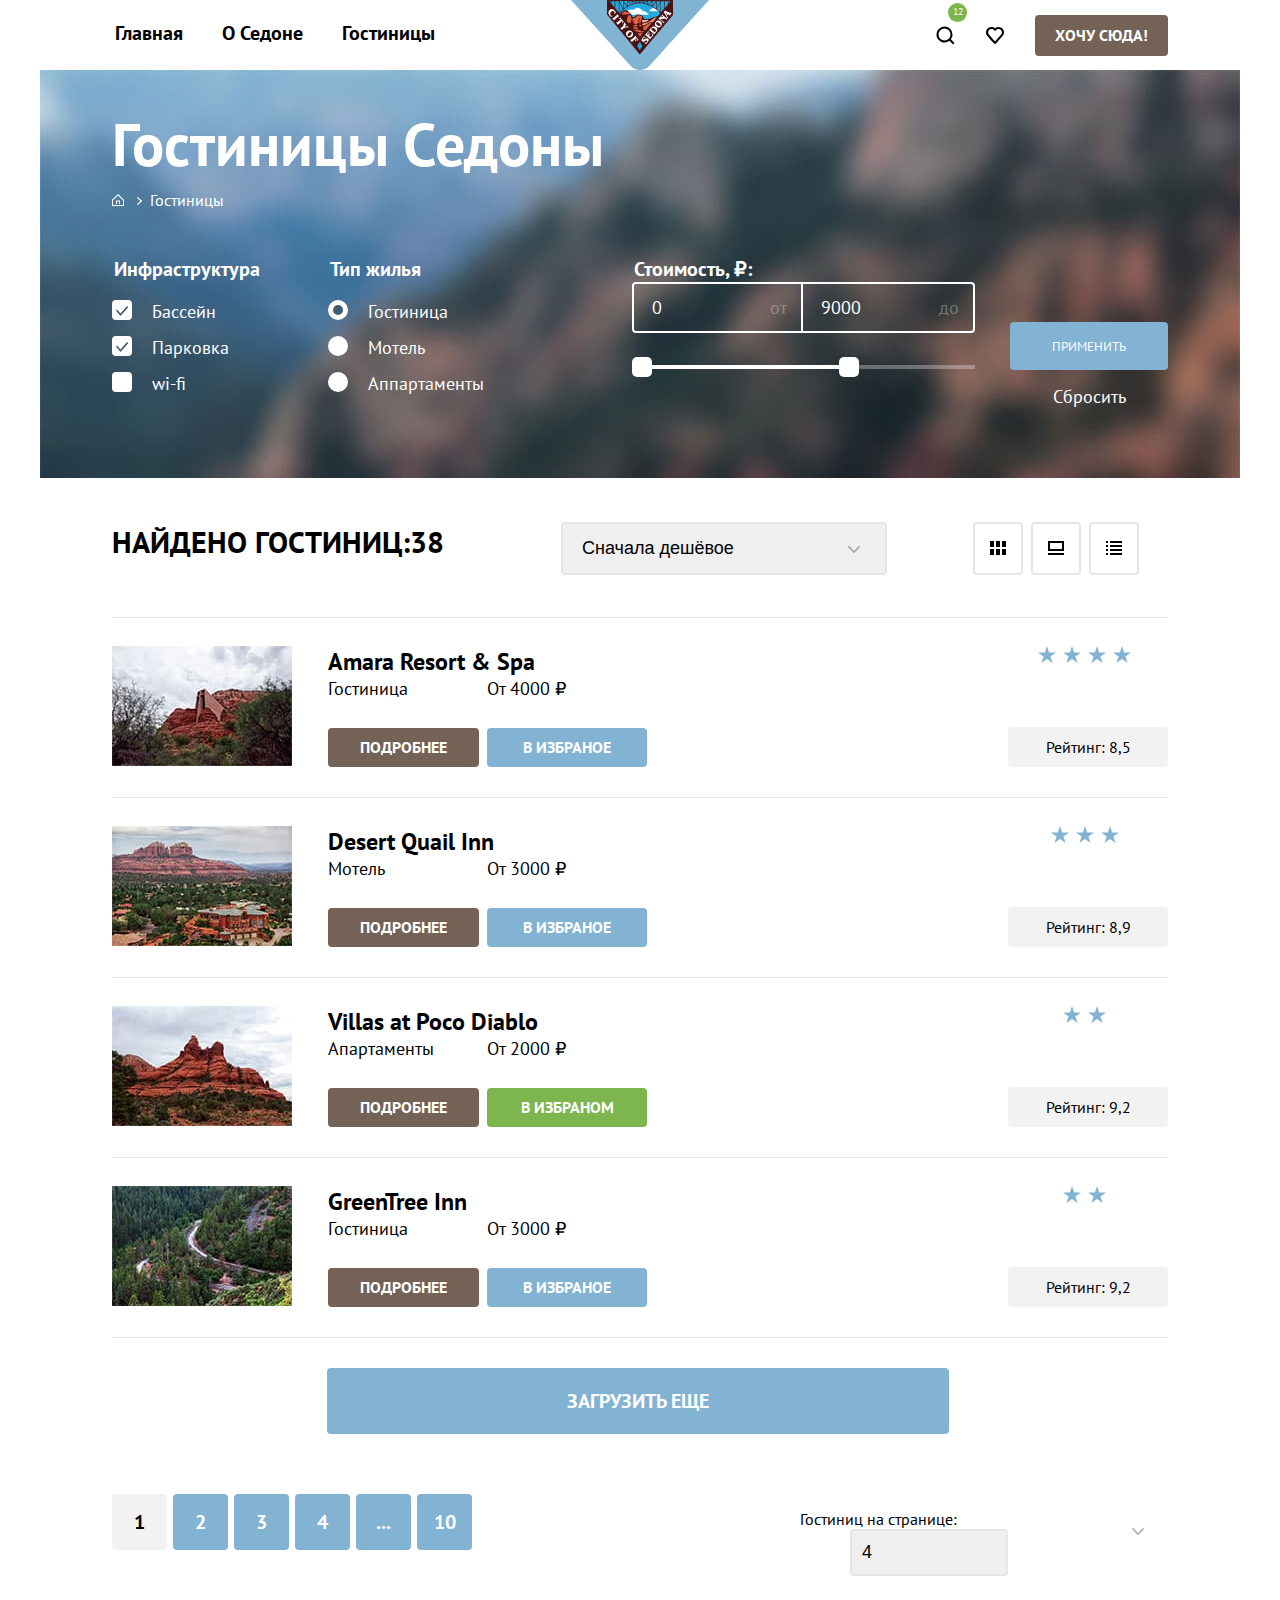
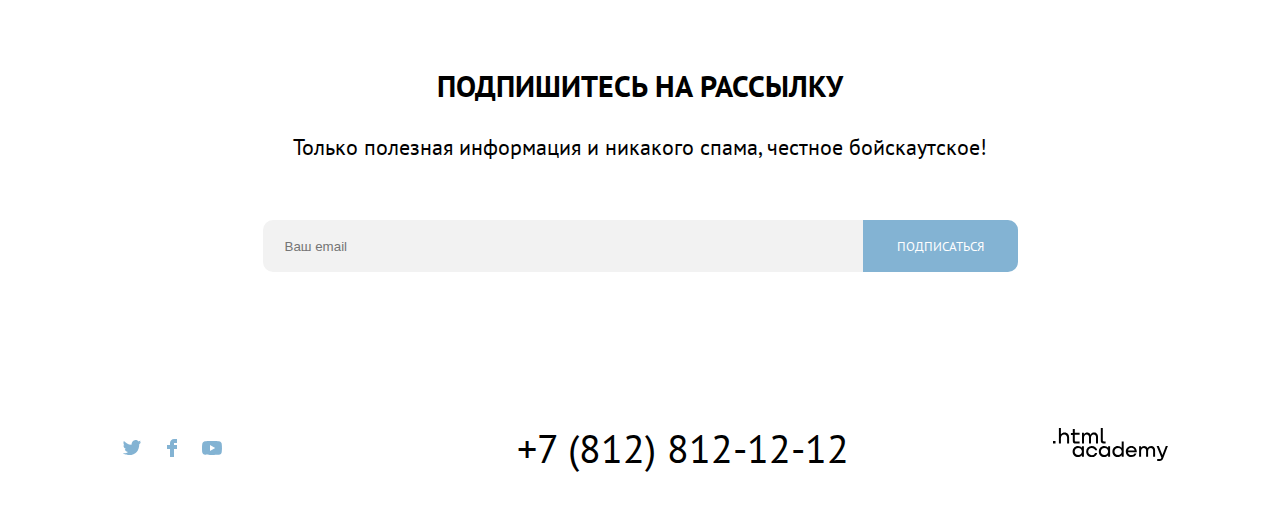
==== commit d792ad8a: "попап" ====
--- a/catalog.html
+++ b/catalog.html
@@ -22,7 +22,7 @@
                 </li>
             </ul>
 
-            <a class="page-logo"><img src="/img/sedona-logo.svg" width="138px" height="70" alt="логотип сайта"> </a>
+            <a class="page-logo"><img src="img/sedona-logo.svg" width="138px" height="70" alt="логотип сайта"> </a>
 
             <section class=" navigation-user">
                 <a class="navigation-user-item" href="#">
@@ -130,10 +130,10 @@
                     <fieldset class="catalog-filter-price">
                         <legend class="catalog-filter-title">Стоимость, ₽:</legend>
                         <div class="catalog-filter-wrapper">
-                            <label class="catalog-filter-label" tabindex="-1">
+                            <label class="catalog-filter-label">
                                 <input class="catalog-filter-input" type="text" name="min-price" value="0">от
                             </label>
-                            <label class="catalog-filter-label" tabindex="-2">
+                            <label class="catalog-filter-label">
                                 <input class="catalog-filter-input" type="text" name="max-price" value="9000">до
                             </label>
                         </div>
@@ -200,7 +200,7 @@
             <ul class="hotel-card-list">
                 <li class="hotel-card-item">
                     <a class="hotel-card-condition" href="hotel.html">
-                        <img class="hotel-card-image" src="/img/catalog/hotel-amara.jpg" width="180px" height="120px"
+                        <img class="hotel-card-image" src="img/catalog/hotel-amara.jpg" width="180px" height="120px"
                             alt="Отель Амара">
                     </a>
                     <div class="hotel-card-information">
@@ -219,7 +219,7 @@
                 </li>
                 <li class="hotel-card-item">
                     <a class="hotel-card-condition" href="hotel.html">
-                        <img class="hotel-card-image" src="/img/catalog/hotel-desert.jpg" width="180px" height="120px"
+                        <img class="hotel-card-image" src="img/catalog/hotel-desert.jpg" width="180px" height="120px"
                             alt="Отель Десерт">
                     </a>
                     <div class="hotel-card-information">
@@ -238,7 +238,7 @@
                 </li>
                 <li class="hotel-card-item">
                     <a class="hotel-card-condition" href="hotel.html">
-                        <img class="hotel-card-image" src="/img/catalog/hotel-villas.jpg" width="180px" height="120px"
+                        <img class="hotel-card-image" src="img/catalog/hotel-villas.jpg" width="180px" height="120px"
                             alt=" Отель Виллас">
                     </a>
                     <div class="hotel-card-information">
@@ -257,7 +257,7 @@
                 </li>
                 <li class="hotel-card-item">
                     <a class="hotel-card-condition" href="hotel.html">
-                        <img class="hotel-card-image" src="/img/catalog/hotel-green.jpg" width="180px" height="120px"
+                        <img class="hotel-card-image" src="img/catalog/hotel-green.jpg" width="180px" height="120px"
                             alt="Отель Грин">
                     </a>
                     <div class="hotel-card-information">
--- a/styles/styles.css
+++ b/styles/styles.css
@@ -164,15 +164,15 @@
         content: "12";
         font-weight: normal;
         font-size: 10px;
-        line-height: 16px;
+        line-height: 18px;
         color:#fff;
         width: 19px;
         height: 19px;
         border-radius: 50%;
         background-color: #7DB54F;
         text-align: center;
-        top:17px;
-        left:83px;
+        top:3px;
+        left:33px;
 
     }
     .page-logo {
@@ -214,12 +214,110 @@
     .navigation-button:focus, .navigation-button:active{
         border-radius: 4px;
     }
+    /* Popover */
+    .popover-favirits-container{
+        position: relative;
+    }
+    .popover-favorits{
+        position: absolute;
+        width: 400px;
+        min-height: 120px;
+        background: #FFFFFF;        
+        box-sizing: border-box;
+        box-shadow: 0px 25px 50px rgba(0, 0, 0, 0.15);
+        border-radius: 20px;
+        top:53px;
+        left:-167px;
+             
+        box-sizing: border-box;
+    }
+    .popover-favorits::before{
+        content: "";
+        position: absolute;
+        width: 13px;
+        height: 13px;
+        background-color:#fff;
+        left: 190px;
+        transform: rotate(45deg);
+        top: -5px;
+        box-shadow: -1px -1px 0 #E4E4E4;
+    }
+    
+    .popover-favorits-list{
+        list-style-type: none;
+        margin: 0;
+        padding: 0;
+        padding: 15px 15px;
+        border:1px solid #E6E6E6;
+        border-bottom: none; 
+        border-radius: 20px 20px 0 0; 
+    }
+    .popover-favorits-link{
+        display: flex;
+        padding: 10px;
+        cursor: pointer;
+    }
+    .popover-favorits-link:hover{
+        opacity:0.6;
+    }
+    .popover-favorits-link:focus{
+        outline: 3px solid #83B3D3;
+        outline-offset: -3px;
+        border-radius: 10px;
+        box-sizing: border-box;
+    }
+    .popover-favorits-link:active{
+        opacity: 0.3;
+    }
+    .popover-favorits-item{
+        display: flex;
+        justify-content: start;
+        align-items: center;
+        margin-bottom: 25px;
+    }
+    .popover-favorits-item:last-child{
+        margin: 0;
+    }
+    .popover-favorits-title{
+        margin: 0;
+        font-weight: bold;
+        font-size: 18px;
+        line-height: 21px;
+    }
+    
+    .popover-favorits-type{
+        font-weight: normal;
+        font-size: 16px;
+        line-height: 21px;
+    }
+    .img-delete{
+        margin-left: auto;
+        margin-right: 15px;
+    }
+    .popover-favorits-description{
+        margin-left: 17px;
+    }
+    .popover-favorits-img{
+        border-radius: 50%;
+    }
+    .button-favourites-all{
+        width: 100%;
+        background-color: #756257;
+        border-radius: 0px 0px 20px 20px;
+        padding-top: 20px;
+        padding-bottom: 20px;
+        border: none;
+        font-weight: bold;
+        font-size: 16px;
+        line-height: 21px;
+        text-transform: uppercase;
+    }
     /* Main-img */
     
     .index-background {
         width: 1200px;
         height: 483px;
-        background-image: url("/img/welcome.svg"), url("/img/white-frame.svg"), url("/img/index-background.jpg");
+        background-image: url("../img/welcome.svg"), url("../img/white-frame.svg"), url("../img/index-background.jpg");
         background-repeat: no-repeat, no-repeat, no-repeat;
         background-position: center, center bottom, center;
         background-color: #3D566D;
@@ -305,17 +403,17 @@
     }
     
     .recommendations-item:nth-child(1) {
-        background-image: url("/img/housing.svg");
+        background-image: url("../img/housing.svg");
         background-repeat: no-repeat;
     }
     
     .recommendations-item:nth-child(2) {
-        background-image: url("/img/burger.svg");
+        background-image: url("../img/burger.svg");
         background-repeat: no-repeat;
     }
     
     .recommendations-item:nth-child(3) {
-        background-image: url("/img/souvenir.svg");
+        background-image: url("../img/souvenir.svg");
         background-repeat: no-repeat;
     }
     
@@ -403,7 +501,7 @@
     .mailing {
         width: 1200px;
         height: 411px;
-        background-image: url("/img/background-footer.jpg");
+        background-image: url("../img/background-footer.jpg");
         background-repeat: no-repeat;
         background-size: 1200px 411px;
         background-color: #756257;
@@ -570,7 +668,7 @@
     /* Main-catalog */
     
     .container-backgraund {
-        background-image: url(/img/catalog/catalog-background.jpg);
+        background-image: url('../img/catalog/catalog-background.jpg');
         background-repeat: no-repeat;
         width: 1200px;
         height: 408px;
@@ -613,7 +711,7 @@
     .breadcrumbs-link-arrow::before{
         content: "";
         position: absolute;
-        background-image: url('/img/catalog/arrow.svg');
+        background-image: url('../img/catalog/arrow.svg');
         background-repeat: no-repeat no-repeat;
         width: 5px;
         height: 8px;
@@ -672,7 +770,7 @@
         position: absolute;
         width: 13px;
         height: 10px;
-        background-image: url(/img/catalog/tick.svg);
+        background-image: url(../img/catalog/tick.svg);
         background-repeat: no-repeat;
         left: 4px;
         top: 6px;
@@ -760,7 +858,7 @@
     .catalog-filter-input:focus{
         outline: none;       
     }
-    .catalog-filter-input:focus > .catalog-filter-label{
+    .catalog-filter-label:focus-within{
         outline: 3px solid #81b3d2;
         position: relative;
         box-shadow: inset 0px 0px 0px 3px #81b3d2;
@@ -936,7 +1034,7 @@
     .button-select::before{
         content: "";
         position: absolute;
-        background-image: url('/img/catalog/arrow-down.svg');
+        background-image: url('../img/catalog/arrow-down.svg');
         background-repeat: no-repeat;
         width: 12px;
         height: 7px;
@@ -1101,7 +1199,7 @@
     }
     
     .stars {
-        background-image: url("/img/catalog/star.svg");
+        background-image: url("../img/catalog/star.svg");
         background-repeat: repeat-x;
         height: 17px;
     }
@@ -1187,7 +1285,7 @@
     }
     .sorting-number {
         position: relative;
-        margin-left: 323px;
+        margin-left: 322px;
         width: 382px;
         font-size: 16px;
         padding-top: 15px;
@@ -1209,7 +1307,7 @@
     .button-select-number::before{
         content: "";
         position: absolute;
-        background-image: url('/img/catalog/arrow-down.svg');
+        background-image: url('../img/catalog/arrow-down.svg');
         background-repeat: no-repeat;
         width: 12px;
         height: 7px;
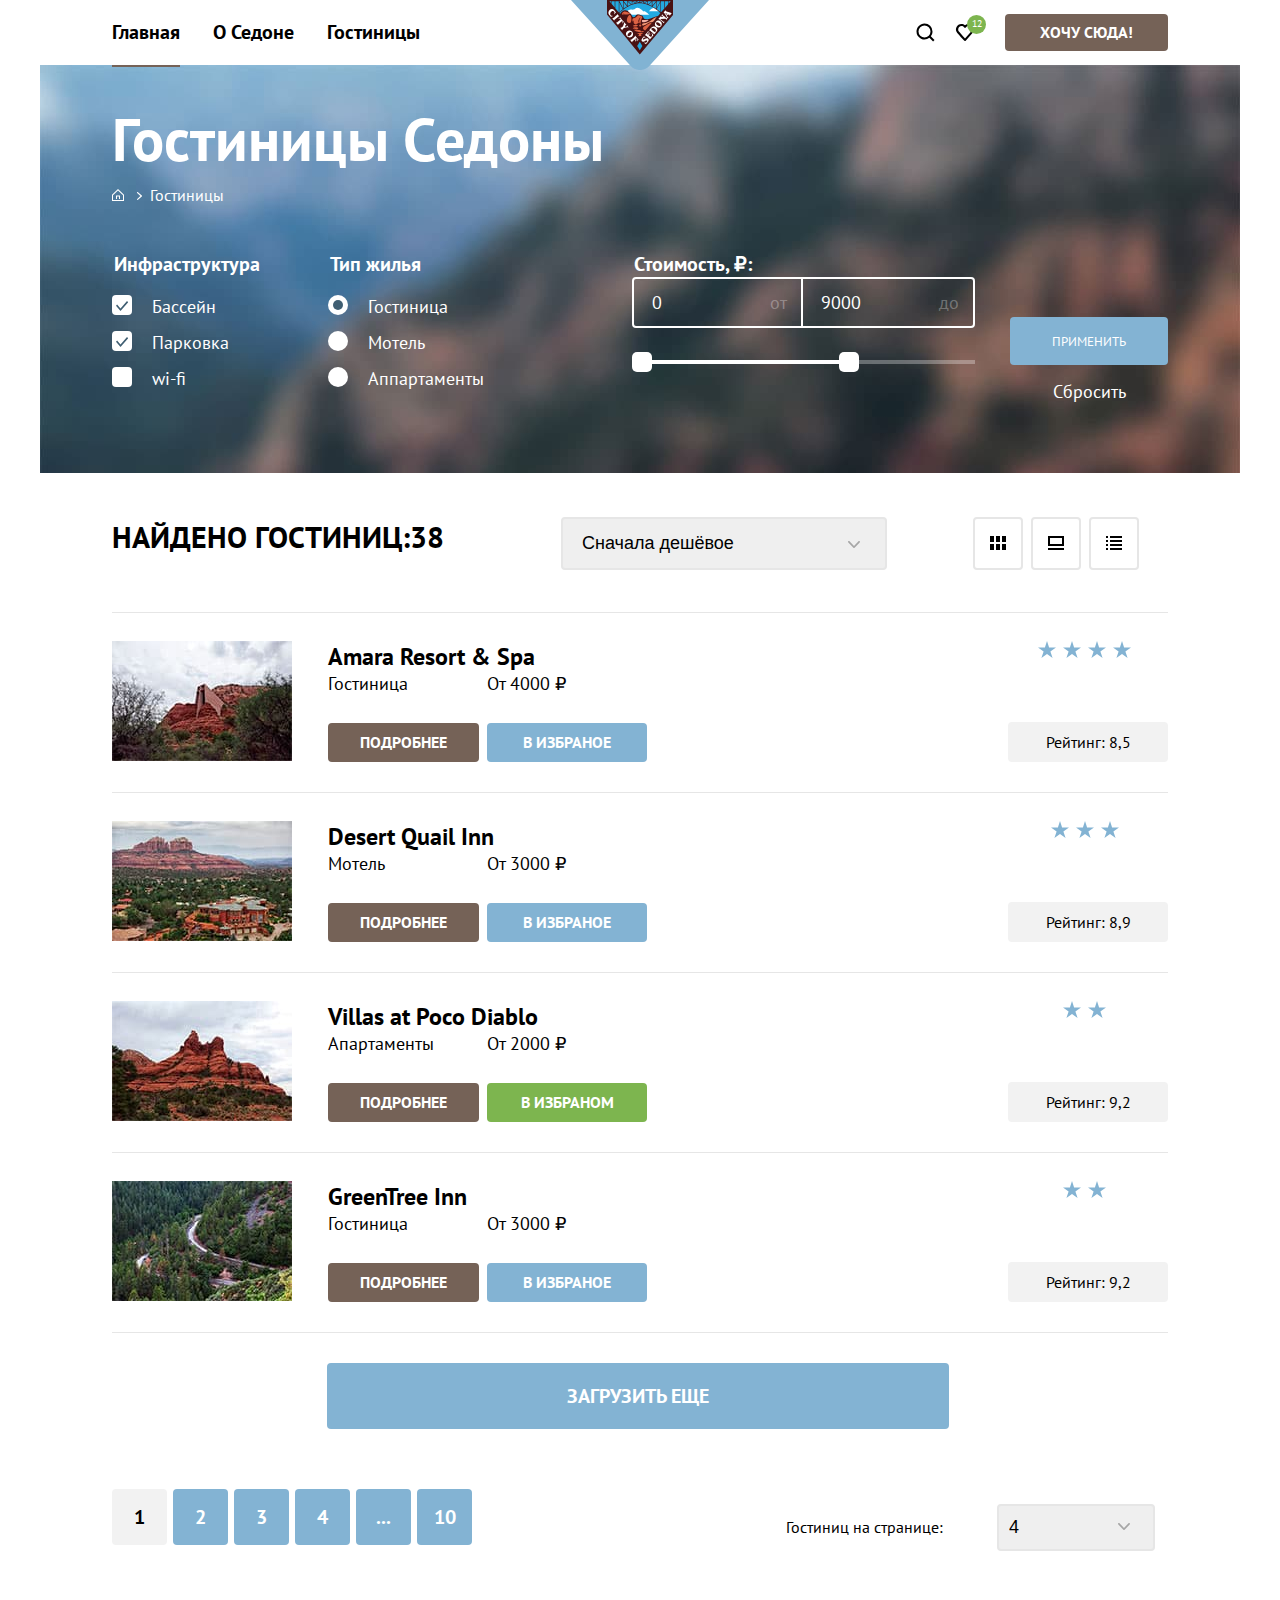
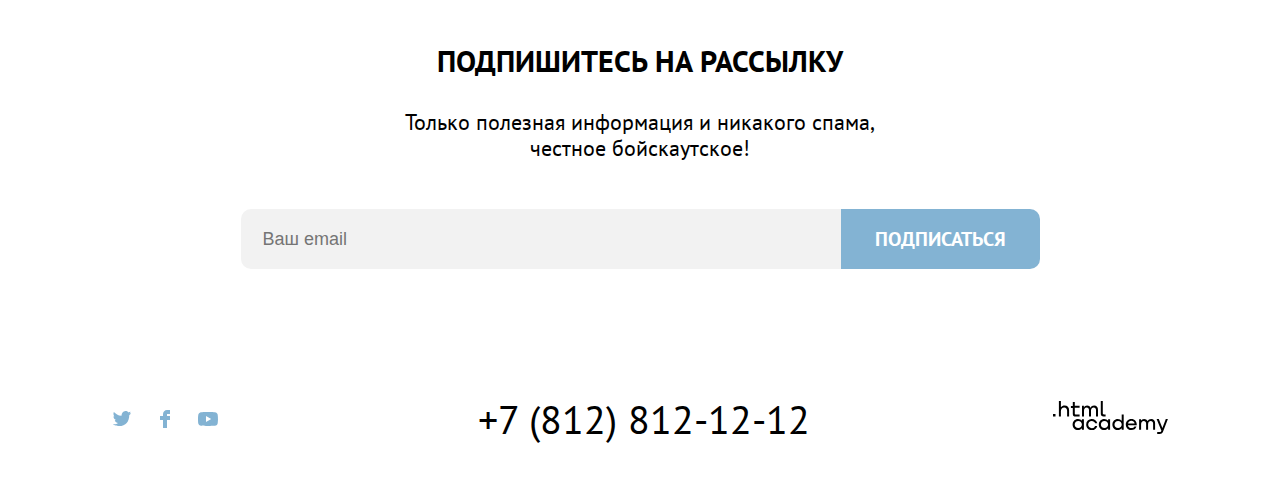
==== commit 52794f87: "перфект пиксель главная" ====
--- a/catalog.html
+++ b/catalog.html
@@ -11,18 +11,18 @@
     <header class="page-header">
         <nav class="navigation">
             <ul class="navigation-list">
-                <li class="navigation-item">
-                    <a class="navigation-link" href="index.html">Главная</a>
+                <li class="navigation-item ">
+                    <a class="navigation-link navigation-active" href="/index.html">Главная</a>
                 </li>
                 <li class="navigation-item">
                     <a class="navigation-link" href="#">О Седоне</a>
                 </li>
                 <li class="navigation-item">
-                    <a class="navigation-link" href="#">Гостиницы</a>
+                    <a class="navigation-link" href="/catalog.html">Гостиницы</a>
                 </li>
             </ul>
 
-            <a class="page-logo"><img src="img/sedona-logo.svg" width="138px" height="70" alt="логотип сайта"> </a>
+            <a class="page-logo"><img src="img/sedona-logo.svg" width="138" height="70" alt="логотип сайта"> </a>
 
             <section class=" navigation-user">
                 <a class="navigation-user-item" href="#">
@@ -34,293 +34,367 @@
 
                     <span class="visually-hidden">Поиск по сайту</span>
                 </a>
-                <a class="navigation-user-item navigation-user-counter" href="#">
-                    <svg class="navigation-icon" width="20" height="20" fill="none" xmlns="http://www.w3.org/2000/svg">
-                        <path
-                            d="M9.9 19a.9.9 0 0 1-.8-.4c-5.4-6.1-6.7-7.5-7-7.9A5.4 5.4 0 0 1 6.5 2C7.8 2 9 2.5 10 3.3a5.46 5.46 0 0 1 9 4.1c0 1.3-.5 2.5-1.3 3.4l-7 7.9c-.2.2-.4.3-.8.3Zm-6-9.5c.3.4 3.5 4 6.1 6.9l6.2-7c.5-.5.7-1.2.7-2 0-1.8-1.5-3.3-3.3-3.3-1 0-2 .5-2.7 1.3-.3.3-.6.4-.9.4-.3 0-.6-.2-.8-.4-.7-.8-1.7-1.3-2.7-1.3-1.8 0-3.3 1.5-3.3 3.3-.1.9.3 1.6.7 2.1-.1 0-.1 0 0 0Z"
-                            fill="#000" />
-                    </svg>
-
-
-                    <span class="visually-hidden">Избраное</span>
-                </a>
-                <a class="navigation-user-item navigation-button" href="#">Хочу сюда!</a>
+                <div class="popover-favirits-container">
+                    <a class="navigation-user-item navigation-user-counter" href="#">
+                        <svg class="navigation-icon" width="20" height="20" fill="none"
+                            xmlns="http://www.w3.org/2000/svg">
+                            <path
+                                d="M9.9 19a.9.9 0 0 1-.8-.4c-5.4-6.1-6.7-7.5-7-7.9A5.4 5.4 0 0 1 6.5 2C7.8 2 9 2.5 10 3.3a5.46 5.46 0 0 1 9 4.1c0 1.3-.5 2.5-1.3 3.4l-7 7.9c-.2.2-.4.3-.8.3Zm-6-9.5c.3.4 3.5 4 6.1 6.9l6.2-7c.5-.5.7-1.2.7-2 0-1.8-1.5-3.3-3.3-3.3-1 0-2 .5-2.7 1.3-.3.3-.6.4-.9.4-.3 0-.6-.2-.8-.4-.7-.8-1.7-1.3-2.7-1.3-1.8 0-3.3 1.5-3.3 3.3-.1.9.3 1.6.7 2.1-.1 0-.1 0 0 0Z"
+                                fill="#000" />
+                        </svg>
+                        <span class="visually-hidden">Избраное</span>
+
+                    </a>
+                    <div class="popover popover-favorits">
+                        <h2 class="visually-hidden">Список избраных отелей</h2>
+                        <ul class="popover-favorits-list">
+                            <li class="popover-favorits-item">
+                                <a class="popover-favorits-link" href="">
+                                    <img class="popover-favorits-img" src="img/catalog/hotel-desert.jpg" width="48"
+                                        height="48" alt="фото гостиницы">
+                                    <div class="popover-favorits-description">
+                                        <h3 class="popover-favorits-title">Desert Quail Inn</h3>
+                                        <span class="popover-favorits-type">Мотель</span>
+                                    </div>
+                                </a>
+                                <button type="button" class="button-delete">
+                                    <svg class="img-delete" width="16" height="16" viewBox="0 0 16 16" fill="none"
+                                        xmlns="http://www.w3.org/2000/svg">
+                                        <g opacity="0.2">
+                                            <path
+                                                d="M15.3 2.3H13.1H2.8H0.6C0.3 2.3 0 2.5 0 2.8C0 3.1 0.3 3.4 0.6 3.4H2.3V15.4C2.3 15.7 2.6 16 2.9 16H13.1C13.4 16 13.7 15.7 13.7 15.4V3.4H15.4C15.7 3.4 16 3.1 16 2.8C16 2.5 15.6 2.3 15.3 2.3ZM12.5 14.8H3.4V3.4H12.5V14.8Z"
+                                                fill="black" />
+                                            <path
+                                                d="M6.19995 1.2H9.59995C9.89995 1.2 10.2 0.9 10.2 0.6C10.2 0.3 9.99995 0 9.69995 0H6.19995C5.89995 0 5.69995 0.3 5.69995 0.6C5.69995 0.9 5.89995 1.2 6.19995 1.2Z"
+                                                fill="black" />
+                                            <path
+                                                d="M6.2001 12C6.5001 12 6.8001 11.7 6.8001 11.4V5.7C6.8001 5.4 6.5001 5.1 6.2001 5.1C5.9001 5.1 5.6001 5.4 5.6001 5.7V11.4C5.7001 11.7 5.9001 12 6.2001 12Z"
+                                                fill="black" />
+                                            <path
+                                                d="M9.7001 12C10.0001 12 10.3001 11.7 10.3001 11.4V5.7C10.3001 5.4 10.0001 5.1 9.7001 5.1C9.4001 5.1 9.1001 5.5 9.1001 5.7V11.4C9.1001 11.7 9.3001 12 9.7001 12Z"
+                                                fill="black" />
+                                        </g>
+                                    </svg>
+                                </button>
+                            </li>
+                            <li class="popover-favorits-item">
+                                <a class="popover-favorits-link" href="">
+                                    <img class="popover-favorits-img" src="img/catalog/hotel-villas.jpg" width="48"
+                                        height="48" alt="фото гостиницы">
+                                    <div class="popover-favorits-description">
+                                        <h3 class="popover-favorits-title">Villas at Poco Diablo</h3>
+                                        <span class="popover-favorits-type">Апартаменты</span>
+                                    </div>
+                                </a>
+                                <button type="button" class="button-delete">
+                                    <svg class="img-delete" width="16" height="16" viewBox="0 0 16 16" fill="none"
+                                        xmlns="http://www.w3.org/2000/svg">
+                                        <g opacity="0.2">
+                                            <path
+                                                d="M15.3 2.3H13.1H2.8H0.6C0.3 2.3 0 2.5 0 2.8C0 3.1 0.3 3.4 0.6 3.4H2.3V15.4C2.3 15.7 2.6 16 2.9 16H13.1C13.4 16 13.7 15.7 13.7 15.4V3.4H15.4C15.7 3.4 16 3.1 16 2.8C16 2.5 15.6 2.3 15.3 2.3ZM12.5 14.8H3.4V3.4H12.5V14.8Z"
+                                                fill="black" />
+                                            <path
+                                                d="M6.19995 1.2H9.59995C9.89995 1.2 10.2 0.9 10.2 0.6C10.2 0.3 9.99995 0 9.69995 0H6.19995C5.89995 0 5.69995 0.3 5.69995 0.6C5.69995 0.9 5.89995 1.2 6.19995 1.2Z"
+                                                fill="black" />
+                                            <path
+                                                d="M6.2001 12C6.5001 12 6.8001 11.7 6.8001 11.4V5.7C6.8001 5.4 6.5001 5.1 6.2001 5.1C5.9001 5.1 5.6001 5.4 5.6001 5.7V11.4C5.7001 11.7 5.9001 12 6.2001 12Z"
+                                                fill="black" />
+                                            <path
+                                                d="M9.7001 12C10.0001 12 10.3001 11.7 10.3001 11.4V5.7C10.3001 5.4 10.0001 5.1 9.7001 5.1C9.4001 5.1 9.1001 5.5 9.1001 5.7V11.4C9.1001 11.7 9.3001 12 9.7001 12Z"
+                                                fill="black" />
+                                        </g>
+                                    </svg>
+                                </button>
+                            </li>
+                        </ul>
+                        <button class="button button-favorites-all button-brown" type="button">все избраные</button>
+
+                    </div>
+                </div>
+                <a class="navigation-user-item navigation-button button-brown" href="#">Хочу сюда!</a>
             </section>
         </nav>
 
     </header>
     <main class="main-container main-inner">
-        <div class="page-container"></div>
-        <div class="container-backgraund">
-            <header class="inner-header">
-                <h1 class="inner-header-title">Гостиницы Седоны</h1>
-                <ul class="breadcrumbs">
-                    <li class="breadcrumbs-item">
-                        <a class="breadcrumbs-link" href="index.html">
-                            <span class="visually-hidden">Главная</span>
-                            <svg width="12" height="12" fill="none" xmlns="http://www.w3.org/2000/svg">
-                                <path d="M6 0 0 5.8V12h12V5.8L6 0Zm5 11H1V6.2l5-4.8 5 4.8V11Z" fill="#FFFFFF" />
-                                <path d="M4 10h1V7.5h2V10h1V6.5H4V10Z" fill="#FFFFFF" />
-                            </svg>
+        <div class="page-container">
+            <div class="container-backgraund">
+                <header class="inner-header">
+                    <h1 class="inner-header-title">Гостиницы Седоны</h1>
+                    <ul class="breadcrumbs">
+                        <li class="breadcrumbs-item">
+                            <a class="breadcrumbs-link" href="index.html">
+                                <span class="visually-hidden">Главная</span>
+                                <svg width="12" height="12" fill="none" xmlns="http://www.w3.org/2000/svg">
+                                    <path d="M6 0 0 5.8V12h12V5.8L6 0Zm5 11H1V6.2l5-4.8 5 4.8V11Z" fill="#FFFFFF" />
+                                    <path d="M4 10h1V7.5h2V10h1V6.5H4V10Z" fill="#FFFFFF" />
+                                </svg>
+                            </a>
+                        </li>
+                        <li class="breadcrumbs-item">
+                            <a class="breadcrumbs-link breadcrumbs-link-arrow">Гостиницы</a>
+                        </li>
+                    </ul>
+                </header>
+                <section class="main-filter">
+                    <h2 class="visually-hidden">Фильтр подбора гостиницы</h2>
+                    <form class="catalog-filter" action="https://echo.htmlacademy.ru/" method="get">
+                        <fieldset class="catalog-filter-group">
+                            <legend class="catalog-filter-title">Инфраструктура</legend>
+                            <ul class="catalog-filter-list">
+                                <li class="catalog-filter-item">
+                                    <label class="parameter">
+                                        <input class="visually-hidden parameter-input" type="checkbox" name="pool"
+                                            checked>
+                                        <span class="parameter-checkmark"></span>
+                                        <span class="parametr-label">Бассейн</span>
+                                    </label>
+                                </li>
+                                <li class="catalog-filter-item">
+                                    <label class="parameter">
+                                        <input class="visually-hidden parameter-input" type="checkbox" name="parking"
+                                            checked>
+                                        <span class="parameter-checkmark"></span>
+                                        <span class="parametr-label">Парковка</span>
+                                    </label>
+                                </li>
+                                <li class="catalog-filter-item">
+                                    <label class="parameter">
+                                        <input class="visually-hidden parameter-input" type="checkbox" name="wi-fi">
+                                        <span class="parameter-checkmark"></span>
+                                        <span class="parametr-label">wi-fi</span>
+                                    </label>
+                                </li>
+                            </ul>
+                        </fieldset>
+                        <fieldset class="catalog-filter-group">
+                            <legend class="catalog-filter-title">Тип жилья</legend>
+                            <ul class="catalog-filter-list">
+                                <li class="catalog-filter-item">
+                                    <label class="parameter">
+                                        <input class="visually-hidden parameter-input" type="radio" name="hotel-type"
+                                            value="hotel" checked>
+                                        <span class="parameter-checkmark"></span>
+                                        <span class="parametr-label">Гостиница</span>
+                                    </label>
+                                </li>
+                                <li class="catalog-filter-item">
+                                    <label class="parameter">
+                                        <input class="visually-hidden parameter-input" type="radio" name="hotel-type"
+                                            value="motel">
+                                        <span class="parameter-checkmark"></span>
+                                        <span class="parametr-label">Мотель</span>
+                                    </label>
+                                </li>
+                                <li class="catalog-filter-item">
+                                    <label class="parameter">
+                                        <input class="visually-hidden parameter-input" type="radio" name="hotel-type"
+                                            value="appartaments">
+                                        <span class="parameter-checkmark"></span>
+                                        <span class="parametr-label">Аппартаменты</span>
+                                    </label>
+                                </li>
+                            </ul>
+                        </fieldset>
+                        <fieldset class="catalog-filter-price">
+                            <legend class="catalog-filter-title">Стоимость, ₽:</legend>
+                            <div class="catalog-filter-wrapper">
+                                <label class="catalog-filter-label">
+                                    <input class="catalog-filter-input" type="text" name="min-price" value="0">от
+                                </label>
+                                <label class="catalog-filter-label">
+                                    <input class="catalog-filter-input" type="text" name="max-price" value="9000">до
+                                </label>
+                            </div>
+                            <div class="range-scale">
+                                <div class="range-bar" style="left: 10px; width: 207px">
+                                    <button class="range-toggle toggle-min" type="button">
+                                        <span class="visually-hidden">Изменить минимальную цену.</span>
+                                    </button>
+                                    <button class="range-toggle toggle-max" type="button">
+                                        <span class="visually-hidden">Изменить максимальную цену.</span>
+                                    </button>
+                                </div>
+                            </div>
+                        </fieldset>
+                        <div class="button-wrapper">
+                            <button class="button button-apply button-blue" type="submit">Применить</button>
+                            <button class="button button-reset" type="reset">Сбросить</button>
+                        </div>
+                    </form>
+
+                </section>
+            </div>
+
+            <section class="sorting">
+                <div class="filter-output">
+                    <h2 class="sorting-result">Найдено гостиниц:</h2>
+                    <span class="sorting-results-number">38</span>
+                </div>
+                <form class="sorting-type">
+                    <label class="visually-hidden" for="sorting">Сортировка</label>
+                    <select class="select-control" id="sorting" name="sorting">
+                        <option value="cheap">Сначала дешёвое</option>
+                        <option value="expensive">Сначала дорогое</option>
+                        <option value="popular">Сначала популярное</option>
+                    </select>
+                    <button class="button-select" type="submit"><span class="visually-hidden">Отсортировать
+                            продукты</span></button>
+
+                </form>
+                <div class="container-type-card">
+                    <button class="button-sort" type="button">
+                        <span class="visually-hidden">Показать карточки</span>
+                        <svg width="16" height="14" fill="none" xmlns="http://www.w3.org/2000/svg">
+                            <path
+                                d="M4 0H0v6h4V0ZM16 0h-4v6h4V0ZM10 0H6v6h4V0ZM4 8H0v6h4V8ZM16 8h-4v6h4V8ZM10 8H6v6h4V8Z"
+                                fill="#000" />
+                        </svg>
+                    </button>
+                    <button class="button-sort" type="button">
+                        <span class="visually-hidden">Показать слайды</span>
+                        <svg width="16" height="14" fill="none" xmlns="http://www.w3.org/2000/svg">
+                            <path d="M16 12H0v2h16v-2ZM14 2v6H2V2h12Zm2-2H0v10h16V0Z" fill="#000" />
+                        </svg>
+                    </button>
+                    <button class="button-sort button-sort-active" type="button">
+                        <span class="visually-hidden">Показать список</span>
+                        <svg width="16" height="14" fill="none" xmlns="http://www.w3.org/2000/svg">
+                            <path
+                                d="M2 0H0v2h2V0ZM16 0H4v2h12V0ZM2 4H0v2h2V4ZM16 4H4v2h12V4ZM2 8H0v2h2V8ZM16 8H4v2h12V8ZM2 12H0v2h2v-2ZM16 12H4v2h12v-2Z"
+                                fill="#000" />
+                        </svg>
+                    </button>
+                </div>
+            </section>
+            <section class="hotel-card">
+                <h2 class="visually-hidden">Каталог гостиниц</h2>
+                <ul class="hotel-card-list">
+                    <li class="hotel-card-item">
+                        <a class="hotel-card-condition" href="hotel.html">
+                            <img class="hotel-card-image" src="img/catalog/hotel-amara.jpg" width="180" height="120"
+                                alt="Отель Амара">
                         </a>
-                    </li>
-                    <li class="breadcrumbs-item">
-                        <a class="breadcrumbs-link breadcrumbs-link-arrow">Гостиницы</a>
+                        <div class="hotel-card-information">
+                            <a class="hotel-card-link " href="hotel.html">
+                                <h3 class="hotel-card-title">Amara Resort & Spa</h3>
+                            </a>
+                            <span class="hotel-card-type">Гостиница</span>
+                            <b class="hotel-card-price">От 4000 ₽</b>
+                            <a class="button button-card button-brown" href="hotel.html">подробнее</a>
+                            <button class="button button-favourites button-blue" type=button>в избраное</button>
+                        </div>
+                        <div class="hotel-card-estimation">
+                            <div class="stars stars-four"></div>
+                            <span class="hotel-card-rating">Рейтинг: 8,5</span>
+                        </div>
+                    </li>
+                    <li class="hotel-card-item">
+                        <a class="hotel-card-condition" href="hotel.html">
+                            <img class="hotel-card-image" src="img/catalog/hotel-desert.jpg" width="180" height="120"
+                                alt="Отель Десерт">
+                        </a>
+                        <div class="hotel-card-information">
+                            <a class="hotel-card-link " href="hotel.html">
+                                <h3 class="hotel-card-title">Desert Quail Inn</h3>
+                            </a>
+                            <span class="hotel-card-type">Мотель</span>
+                            <b class="hotel-card-price">От 3000 ₽</b>
+                            <a class="button button-card button-brown" href="hotel.html">подробнее</a>
+                            <button class="button button-favourites button-blue" type=button>в избраное</button>
+                        </div>
+                        <div class="hotel-card-estimation">
+                            <div class="stars stars-three"></div>
+                            <span class="hotel-card-rating">Рейтинг: 8,9</span>
+                        </div>
+                    </li>
+                    <li class="hotel-card-item">
+                        <a class="hotel-card-condition" href="hotel.html">
+                            <img class="hotel-card-image" src="img/catalog/hotel-villas.jpg" width="180" height="120"
+                                alt=" Отель Виллас">
+                        </a>
+                        <div class="hotel-card-information">
+                            <a class="hotel-card-link " href="hotel.html">
+                                <h3 class="hotel-card-title">Villas at Poco Diablo</h3>
+                            </a>
+                            <span class="hotel-card-type">Апартаменты</span>
+                            <b class="hotel-card-price">От 2000 ₽</b>
+                            <a class="button button-card button-brown" href="hotel.html">подробнее</a>
+                            <button class="button button-favourites button-green" type=button>в избраном</button>
+                        </div>
+                        <div class="hotel-card-estimation">
+                            <div class="stars stars-two"></div>
+                            <span class="hotel-card-rating">Рейтинг: 9,2</span>
+                        </div>
+                    </li>
+                    <li class="hotel-card-item">
+                        <a class="hotel-card-condition" href="hotel.html">
+                            <img class="hotel-card-image" src="img/catalog/hotel-green.jpg" width="180" height="120"
+                                alt="Отель Грин">
+                        </a>
+                        <div class="hotel-card-information">
+                            <a class="hotel-card-link " href="hotel.html">
+                                <h3 class="hotel-card-title">GreenTree Inn</h3>
+                            </a>
+                            <span class="hotel-card-type">Гостиница</span>
+                            <b class="hotel-card-price">От 3000 ₽</b>
+                            <a class="button button-card button-brown" href="hotel.html">подробнее</a>
+                            <button class="button button-favourites button-blue" type=button>в избраное</button>
+                        </div>
+                        <div class="hotel-card-estimation">
+                            <div class="stars stars-two"></div>
+                            <span class="hotel-card-rating">Рейтинг: 9,2</span>
+                        </div>
                     </li>
                 </ul>
-            </header>
-            <section class="main-filter">
-                <h2 class="visually-hidden">Фильтр подбора гостиницы</h2>
-                <form class="catalog-filter" action="https://echo.htmlacademy.ru/" method="get">
-                    <fieldset class="catalog-filter-group">
-                        <legend class="catalog-filter-title">Инфраструктура</legend>
-                        <ul class="catalog-filter-list">
-                            <li class="catalog-filter-item">
-                                <label class="parameter">
-                                    <input class="visually-hidden parameter-input" type="checkbox" name="pool" checked>
-                                    <span class="parameter-checkmark"></span>
-                                    <span class="parametr-label">Бассейн</span>
-                                </label>
-                            </li>
-                            <li class="catalog-filter-item">
-                                <label class="parameter">
-                                    <input class="visually-hidden parameter-input" type="checkbox" name="parking" checked>
-                                    <span class="parameter-checkmark"></span>
-                                    <span class="parametr-label">Парковка</span>
-                                </label>
-                            </li>
-                            <li class="catalog-filter-item">
-                                <label class="parameter">
-                                    <input class="visually-hidden parameter-input" type="checkbox" name="wi-fi">
-                                    <span class="parameter-checkmark"></span>
-                                    <span class="parametr-label">wi-fi</span>
-                                </label>
-                            </li>
-                        </ul>
-                    </fieldset>
-                    <fieldset class="catalog-filter-group">
-                        <legend class="catalog-filter-title">Тип жилья</legend>
-                        <ul class="catalog-filter-list">
-                            <li class="catalog-filter-item">
-                                <label class="parameter">
-                                    <input class="visually-hidden parameter-input" type="radio" name="hotel-type"
-                                        value="hotel" checked>
-                                    <span class="parameter-checkmark"></span>
-                                    <span class="parametr-label">Гостиница</span>
-                                </label>
-                            </li>
-                            <li class="catalog-filter-item">
-                                <label class="parameter">
-                                    <input class="visually-hidden parameter-input" type="radio" name="hotel-type"
-                                        value="motel">
-                                    <span class="parameter-checkmark"></span>
-                                    <span class="parametr-label">Мотель</span>
-                                </label>
-                            </li>
-                            <li class="catalog-filter-item">
-                                <label class="parameter">
-                                    <input class="visually-hidden parameter-input" type="radio" name="hotel-type"
-                                        value="appartaments">
-                                    <span class="parameter-checkmark"></span>
-                                    <span class="parametr-label">Аппартаменты</span>
-                                </label>
-                            </li>
-                        </ul>
-                    </fieldset>
-                    <fieldset class="catalog-filter-price">
-                        <legend class="catalog-filter-title">Стоимость, ₽:</legend>
-                        <div class="catalog-filter-wrapper">
-                            <label class="catalog-filter-label">
-                                <input class="catalog-filter-input" type="text" name="min-price" value="0">от
-                            </label>
-                            <label class="catalog-filter-label">
-                                <input class="catalog-filter-input" type="text" name="max-price" value="9000">до
-                            </label>
-                        </div>
-                        <div class="range-scale">
-                            <div class="range-bar" style="left:10px; width:207px">
-                                <button class="range-toggle toggle-min" type="button">
-                                    <span class="visually-hidden">Изменить минимальную цену.</span>
-                                </button>
-                                <button class="range-toggle toggle-max" type="button">
-                                    <span class="visually-hidden">Изменить максимальную цену.</span>
-                                </button>
-                            </div>
-                        </div>
-                    </fieldset>
-                    <div class="button-wrapper">
-                        <button class="button button-apply button-blue" type="submit">Применить</button>
-                        <button class="button button-reset" type="reset">Сбросить</button>
-                    </div>
+                <button class="button button-more button-blue" type="button">загрузить еще</button>
+            </section>
+            <section class="pagination">
+                <ul class="pagination-list">
+                    <li class="pagination-item">
+                        <a class="pagination-link pagination-current">1</a>
+                    </li>
+                    <li class="pagination-item">
+                        <a class="pagination-link" href="#">2</a>
+                    </li>
+                    <li class="pagination-item">
+                        <a class="pagination-link" href="#">3</a>
+                    </li>
+                    <li class="pagination-item">
+                        <a class="pagination-link" href="#">4</a>
+                    </li>
+                    <li class="pagination-item">
+                        <a class="pagination-link" href="#">...</a>
+                    </li>
+                    <li class="pagination-item">
+                        <a class="pagination-link" href="#">10</a>
+                    </li>
+
+                </ul>
+                <form class="sorting-number">
+                    <label class="sorting-number-title" for="sorting">Гостиниц на странице:</label>
+                    <select class=" select-control select-number" id="sorting-number" name="sorting-number">
+                        <option value="4">4</option>
+                        <option value="9">9</option>
+                        <option value="12">12</option>
+                    </select>
+                    <button class="button-select-number" type="submit"><span class="visually-hidden">колличество отелей
+                            на
+                            странице</span></button>
                 </form>
-        </div>
-        </section>
-        <section class="sorting">
-            <div class="filter-output">
-                <h2 class="sorting-result">Найдено гостиниц:</h2>
-                <span class="sorting-results-number">38</span>
-            </div>
-            <form class="sorting-type">
-                <label class="visually-hidden" for="sorting">Сортировка</label>
-                <select class="select-control" id="sorting" name="sorting">
-                    <option value="cheap">Сначала дешёвое</option>
-                    <option value="expensive">Сначала дорогое</option>
-                    <option value="popular">Сначала популярное</option>
-                </select>
-                <button class="button-select" type="submit"><span class="visually-hidden">Отсортировать
-                        продукты</span></button>
-
-            </form>
-            <div class="container-type-card">
-                <button class="button-sort" type="button">
-                    <span class="visually-hidden">Показать карточки</span>
-                    <svg width="16" height="14" fill="none" xmlns="http://www.w3.org/2000/svg">
-                        <path d="M4 0H0v6h4V0ZM16 0h-4v6h4V0ZM10 0H6v6h4V0ZM4 8H0v6h4V8ZM16 8h-4v6h4V8ZM10 8H6v6h4V8Z"
-                            fill="#000" />
-                    </svg>
-                </button>
-                <button class="button-sort" type="button">
-                    <span class="visually-hidden">Показать слайды</span>
-                    <svg width="16" height="14" fill="none" xmlns="http://www.w3.org/2000/svg">
-                        <path d="M16 12H0v2h16v-2ZM14 2v6H2V2h12Zm2-2H0v10h16V0Z" fill="#000" />
-                    </svg>
-                </button>
-                <button class="button-sort button-sort-active" type="button">
-                    <span class="visually-hidden">Показать список</span>
-                    <svg width="16" height="14" fill="none" xmlns="http://www.w3.org/2000/svg">
-                        <path
-                            d="M2 0H0v2h2V0ZM16 0H4v2h12V0ZM2 4H0v2h2V4ZM16 4H4v2h12V4ZM2 8H0v2h2V8ZM16 8H4v2h12V8ZM2 12H0v2h2v-2ZM16 12H4v2h12v-2Z"
-                            fill="#000" />
-                    </svg>
-                </button>
-            </div>
-        </section>
-        <section class="hotel-card">
-            <h2 class="visually-hidden">Каталог гостиниц</h2>
-            <ul class="hotel-card-list">
-                <li class="hotel-card-item">
-                    <a class="hotel-card-condition" href="hotel.html">
-                        <img class="hotel-card-image" src="img/catalog/hotel-amara.jpg" width="180px" height="120px"
-                            alt="Отель Амара">
-                    </a>
-                    <div class="hotel-card-information">
-                        <a class="hotel-card-link " href="hotel.html">
-                            <h3 class="hotel-card-title">Amara Resort & Spa</h3>
-                        </a>
-                        <span class="hotel-card-type">Гостиница</span>
-                        <b class="hotel-card-price">От 4000 ₽</b>
-                        <a class="button button-card button-brown" href="hotel.html">подробнее</a>
-                        <button class="button button-favourites button-blue" type=button>в избраное</button>
-                    </div>
-                    <div class="hotel-card-estimation">
-                        <div class="stars stars-four"></div>
-                        <span class="hotel-card-rating">Рейтинг: 8,5</span>
-                    </div>
-                </li>
-                <li class="hotel-card-item">
-                    <a class="hotel-card-condition" href="hotel.html">
-                        <img class="hotel-card-image" src="img/catalog/hotel-desert.jpg" width="180px" height="120px"
-                            alt="Отель Десерт">
-                    </a>
-                    <div class="hotel-card-information">
-                        <a class="hotel-card-link " href="hotel.html">
-                            <h3 class="hotel-card-title">Desert Quail Inn</h3>
-                        </a>
-                        <span class="hotel-card-type">Мотель</span>
-                        <b class="hotel-card-price">От 3000 ₽</b>
-                        <a class="button button-card button-brown" href="hotel.html">подробнее</a>
-                        <button class="button button-favourites button-blue" type=button>в избраное</button>
-                    </div>
-                    <div class="hotel-card-estimation">
-                        <div class="stars stars-three"></div>
-                        <span class="hotel-card-rating">Рейтинг: 8,9</span>
-                    </div>
-                </li>
-                <li class="hotel-card-item">
-                    <a class="hotel-card-condition" href="hotel.html">
-                        <img class="hotel-card-image" src="img/catalog/hotel-villas.jpg" width="180px" height="120px"
-                            alt=" Отель Виллас">
-                    </a>
-                    <div class="hotel-card-information">
-                        <a class="hotel-card-link " href="hotel.html">
-                            <h3 class="hotel-card-title">Villas at Poco Diablo</h3>
-                        </a>
-                        <span class="hotel-card-type">Апартаменты</span>
-                        <b class="hotel-card-price">От 2000 ₽</b>
-                        <a class="button button-card button-brown" href="hotel.html">подробнее</a>
-                        <button class="button button-favourites button-green" type=button>в избраном</button>
-                    </div>
-                    <div class="hotel-card-estimation">
-                        <div class="stars stars-two"></div>
-                        <span class="hotel-card-rating">Рейтинг: 9,2</span>
-                    </div>
-                </li>
-                <li class="hotel-card-item">
-                    <a class="hotel-card-condition" href="hotel.html">
-                        <img class="hotel-card-image" src="img/catalog/hotel-green.jpg" width="180px" height="120px"
-                            alt="Отель Грин">
-                    </a>
-                    <div class="hotel-card-information">
-                        <a class="hotel-card-link " href="hotel.html">
-                            <h3 class="hotel-card-title">GreenTree Inn</h3>
-                        </a>
-                        <span class="hotel-card-type">Гостиница</span>
-                        <b class="hotel-card-price">От 3000 ₽</b>
-                        <a class="button button-card button-brown" href="hotel.html">подробнее</a>
-                        <button class="button button-favourites button-blue" type=button>в избраное</button>
-                    </div>
-                    <div class="hotel-card-estimation">
-                        <div class="stars stars-two"></div>
-                        <span class="hotel-card-rating">Рейтинг: 9,2</span>
-                    </div>
-                </li>
-            </ul>
-            <button class="button button-more button-blue" type="button">загрузить еще</button>
-        </section>
-        <section class="pagination">
-            <ul class="pagination-list">
-                <li class="pagination-item">
-                    <a class="pagination-link pagination-current">1</a>
-                </li>
-                <li class="pagination-item">
-                    <a class="pagination-link" href="#">2</a>
-                </li>
-                <li class="pagination-item">
-                    <a class="pagination-link" href="#">3</a>
-                </li>
-                <li class="pagination-item">
-                    <a class="pagination-link" href="#">4</a>
-                </li>
-                <li class="pagination-item">
-                    <a class="pagination-link" href="#">...</a>
-                </li>
-                <li class="pagination-item">
-                    <a class="pagination-link" href="#">10</a>
-                </li>
-
-            </ul>
-            <form class="sorting-number">
-                <label class="sorting-number-title" for="sorting">Гостиниц на странице:</label>
-                <select class=" select-control select-number" id="sorting-number" name="sorting-number">
-                    <option value="4">4</option>
-                    <option value="9">9</option>
-                    <option value="12">12</option>
-                </select>
-                <button class="button-select-number" type="submit"><span class="visually-hidden">колличество отелей на
-                        странице</span></button>
-            </form>
-        </section>
+            </section>
         </div>
 
     </main>
     <footer class="page-footer">
         <section class="mailing mailing-catalog">
             <h2 class="mailing-title mailing-title-catalog">Подпишитесь на рассылку</h2>
-            <p class="mailing-description mailing-description-catalog">Только полезная информация и никакого спама,
-                честное бойскаутское!</p>
-            <form class="mailing-form" method="POST" action="#">
+            <p class="mailing-description mailing-description-catalog">Только полезная информация и никакого
+                спама,<br>честное бойскаутское!</p>
+            <form class="mailing-form" method="POST" action="https://echo.htmlacademy.ru/">
                 <label class="visually-hidden" for="mailing-input">ваша почта</label>
-                <input class="mailing-input" type="text" name="email" id="mailing-input" placeholder="Ваш email">
+                <input class="mailing-input" type="text" name="email" id="mailing-input" placeholder="Ваш email"
+                    required>
                 <button class="button button-mailing button-blue" type="submit">Подписаться</button>
             </form>
         </section>
@@ -357,10 +431,14 @@
                 </li>
             </ul>
             <address class="contacts-info">
-                <a class="contacts-phone" href="tel:78128121212">+7 (812) 812-12-12</a>
+
+                <a class="contacts-phone " href="tel:78128121212">+7 (812) 812-12-12</a>
+
             </address>
-            <a class="contacts-copyright" href="#">
-                <svg width="115" height="33" fill="none" xmlns="http://www.w3.org/2000/svg">
+            <a class="contacts-copyright" href="http://htmlacademy.ru">
+
+                <svg class="contacts-copyright-svg" width="115" height="33" fill="none"
+                    xmlns="http://www.w3.org/2000/svg">
                     <path fill-rule="evenodd" clip-rule="evenodd"
                         d="M8 6.2c.8-1 2-1.7 3.6-1.7 2.7 0 4.6 1.9 4.5 4.9v6.1h-2V9.8c0-1.8-1.1-3.2-2.9-3.2-2 0-3.3 1.5-3.3 3.6v5.3h-2V0h2v6.2H8Zm-8 9.3v-2.6h2.5v2.6H0ZM26.6 4.8h-4.8V1.1h-2v3.8h-1.9v2h1.9v6c0 1.7 1 2.7 2.7 2.7h4.1v-2h-3.7c-.7 0-1.1-.4-1.1-1.1V6.8h4.8v-2Zm11 1.9c.6-1.3 1.9-2.1 3.5-2.1 2.5 0 4 1.8 3.9 4.3v6.5h-2V9.1c0-1.6-.9-2.6-2.4-2.6-1.2 0-2.6.9-2.6 3.3v5.6h-2V9.1c0-1.6-.9-2.6-2.4-2.6C32 6.5 31 8 31 10v5.4h-2V4.8h1.9v1.6h.1c.6-1 1.7-1.8 3.1-1.8 1.6 0 2.8.9 3.4 2.1h.1Zm10.2 6c0 1.7 1 2.7 2.8 2.7h2v-2h-1.7c-.7 0-1.1-.4-1.1-1.1V0h-2v12.7ZM25 17.9c1.7 0 3 .7 3.9 1.8v-1.5h2v10.6h-2v-1.6h-.1c-.8 1.1-2 1.9-3.8 1.9-3.1 0-5.4-2.3-5.4-5.6s2.3-5.6 5.4-5.6Zm-3.3 5.6c0 2 1.4 3.6 3.6 3.6s3.6-1.7 3.6-3.6c0-2-1.4-3.6-3.6-3.6s-3.6 1.6-3.6 3.6ZM44.2 22c-.5-2.4-2.6-4.1-5.4-4.1a5.4 5.4 0 0 0-5.6 5.6c0 3.1 2.2 5.6 5.6 5.6 2.8 0 4.9-1.8 5.4-4.2h-2.1a3.4 3.4 0 0 1-3.3 2.3c-2.2 0-3.6-1.6-3.6-3.6s1.4-3.6 3.6-3.6c1.6 0 2.8 1 3.3 2.2h2.1V22Zm7-4.1c1.7 0 3 .7 3.9 1.8v-1.5h2v10.6h-2v-1.6H55c-.8 1.1-2 1.9-3.8 1.9-3.1 0-5.4-2.3-5.4-5.6s2.3-5.6 5.4-5.6Zm-3.3 5.6c0 2 1.4 3.6 3.6 3.6 2.1 0 3.6-1.7 3.6-3.6 0-2-1.4-3.6-3.6-3.6s-3.6 1.6-3.6 3.6Zm20.8-3.7c-.9-1.1-2.2-1.9-3.9-1.9-3.1 0-5.4 2.3-5.4 5.6s2.2 5.6 5.4 5.6c1.7 0 3-.8 3.8-1.8h.1v1.5h2V13.4h-2v6.4Zm-3.6 7.3c-2.2 0-3.6-1.6-3.6-3.6s1.4-3.6 3.6-3.6 3.6 1.6 3.6 3.6c-.1 2-1.5 3.6-3.6 3.6Zm7.7-3.6c0-3.1 2.2-5.6 5.5-5.6 3.5 0 5.7 2.7 5.5 6.3H75c.1 1.6 1.5 2.9 3.4 2.9 1.4 0 2.5-.6 3-1.6h2.1c-.7 2.3-2.7 3.6-5.2 3.6-3.4 0-5.5-2.6-5.5-5.6Zm8.8-1.1c-.3-1.6-1.6-2.6-3.3-2.6-1.7 0-2.9 1.1-3.2 2.6h6.5Zm16.6-4.5c-1.6 0-2.9.8-3.6 2h-.1c-.6-1.2-1.8-2-3.4-2-1.4 0-2.5.7-3.1 1.8v-1.5h-1.9v10.6h2v-5.4c0-2 1-3.4 2.6-3.5 1.5 0 2.4 1 2.4 2.6v6.3h2v-5.6c0-2.4 1.4-3.3 2.6-3.3 1.5 0 2.4 1 2.4 2.6v6.3h2v-6.5c.1-2.6-1.4-4.4-3.9-4.4Zm7.6.2 3.6 8.9 3.4-8.9h2.1l-4.7 12.2c-.7 1.8-1.7 2.6-3.5 2.6h-2.5v-2h2.5c1 0 1.4-.3 1.7-1.2l-4.8-11.6h2.2Z"
                         fill="#000" />
--- a/styles/styles.css
+++ b/styles/styles.css
@@ -4,20 +4,21 @@
         font-weight: 400;
         src: url(../fonts/ptsans-400.woff2) format('woff2');
         font-display: swap;
-    }
-    
+    } 
+
     @font-face {
         font-family: 'PT Sans';
         font-style: normal;
         font-weight: 700;
         src: url(../fonts/ptsans-700.woff2) format('woff2');
         font-display: swap;
-    }
-    
+    } 
+
     html {
         height: 100%;
-    }
-    
+        background-color:#f2f2f2;
+    } 
+
     .page-body {
         margin: 0 auto;
         display: flex;
@@ -26,10 +27,11 @@
         font-family: "PT Sans", sans-serif;
         font-size: 18px;
         color: #000000;
-        background-color: #FFFFFF;
+        background-color: #ffffff;
         padding-left: 40px;
         padding-right: 40px;
         width: 1200px;
+        min-width: 1200px;
     }
     
     .main-container {
@@ -37,23 +39,21 @@
     }
     
     .visually-hidden {
-        position: absolute !important;
-        clip: rect(1px 1px 1px 1px);
-        /* IE6, IE7 */
-        clip: rect(1px, 1px, 1px, 1px);
-        padding: 0 !important;
-        border: 0 !important;
-        height: 1px !important;
-        width: 1px !important;
+        position: absolute;
+        width: 1px;
+        height: 1px;
+        margin: -1px;
+        padding: 0;
+        border: 0;
+        clip: rect(0 0 0 0);
         overflow: hidden;
-        margin: -1px;
     }
     
     .button {
         display: inline-block;
         font-family: PT Sans;
         font-style: normal;
-        color: #FFFFFF;
+        color: #ffffff;
         text-transform: uppercase;
         border: none;
         cursor: pointer;
@@ -74,8 +74,9 @@
     /* Navigation */
     
     .navigation {
+        position: relative;
         display: grid;
-        grid-template-columns: 1fr 138px 1fr;
+        grid-template-columns: 1fr 1fr;
         width: 1200px;
         margin: 0 auto;
         padding-right: 72px;
@@ -93,28 +94,31 @@
         list-style: none;
         margin: 0;
         padding: 0;
+        max-width: 531px;
     }
     
     .navigation-link {
+        position: relative;
         text-decoration: none;
-        color: #000;
+        color: #000000;
         padding: 6px 12px;
         border: 3px solid rgba(248, 248, 248, 0)
-    }
-    .navigation-link:first-child{
+        margin: 0;
+    }
+    .navigation-link:first-child {
         margin-left: -12px;
     }
-    .navigation-link:hover{
+    .navigation-link:hover {
         color:#756257;
     }
-    .navigation-link:focus{
-         outline: none;     
+    .navigation-link:focus {
+        outline: none;     
         border: 3px solid #83B3D3;
         box-sizing: border-box;
         border-radius: 10px;
         color:#756257;
     }
-    .navigation-link:active{
+    .navigation-link:active {
         color:#756257;
         opacity: 0.3;
         border: 3px solid rgba(248, 248, 248, 0);
@@ -122,23 +126,23 @@
     .navigation-user {
         position: relative;
         display: flex;
-        flex-wrap: wrap;
-        max-width: 520px;
+        flex-wrap: wrap;        
         margin-left: auto;
         align-items: center;
+        max-width: 531px;
     }
     
     .navigation-item {
         display: block;
-        margin-top: 20px;
-        margin-bottom: 14px;
+        margin-top: 19px;
+        margin-bottom: 20px;
         text-align: center;
         margin-right: 21px;
     }
     
-    .navigation-user-item {
+    .navigation-user-item {        
         display: block;
-        margin-left: 10px;
+        
         padding: 10px;        
         padding-bottom: 5px;
     }
@@ -165,20 +169,23 @@
         font-weight: normal;
         font-size: 10px;
         line-height: 18px;
-        color:#fff;
+        color:#ffffff;
         width: 19px;
         height: 19px;
         border-radius: 50%;
         background-color: #7DB54F;
         text-align: center;
-        top:3px;
-        left:33px;
+        top: 3px;
+        left: 22px;
 
     }
     .page-logo {
+        position: absolute;
         display: block;
         width: 138px;
         height: 70px;
+        top: 0;
+        left: 531px;
     }
     
     .navigation-button {
@@ -188,11 +195,11 @@
         line-height: 21px;
         text-align: center;
         text-transform: uppercase;
-        color: #FFFFFF;
-        padding-bottom: 10px;
-        padding-top: 10px;
-        padding-left: 20px;
-        padding-right: 20px;
+        color: #ffffff;
+        padding-bottom: 8px;
+        padding-top: 8px;
+        padding-left: 35px;
+        padding-right: 35px;
         border-radius: 4px;
         text-decoration: none;
         margin-left: 20px;
@@ -202,17 +209,27 @@
     }
     .button-brown:focus{
         outline: 3px solid #83B3D3;
-        outline-offset:-3px;
+        outline-offset: -3px;
         box-sizing: border-box;
         border-radius: 10px;
     }
     .button-brown:active{
         background-color: #615048;
-        color: rgba(255,255,255, 0.3);
+        color: rgba(255, 255, 255, 0.3);
         outline: none;
     }
     .navigation-button:focus, .navigation-button:active{
         border-radius: 4px;
+    }
+    .navigation-active::after{
+        content: "";
+        position: absolute;
+        left: 12px;
+        right: 12px;
+        bottom: -16px;
+        height: 2px;
+        background-color: #756257;    
+
     }
     /* Popover */
     .popover-favirits-container{
@@ -222,21 +239,24 @@
         position: absolute;
         width: 400px;
         min-height: 120px;
-        background: #FFFFFF;        
-        box-sizing: border-box;
-        box-shadow: 0px 25px 50px rgba(0, 0, 0, 0.15);
+        background: #ffffff;        
+        box-sizing: border-box;
+        box-shadow: 0 25px 50px rgba(0, 0, 0, 0.15);
         border-radius: 20px;
-        top:53px;
-        left:-167px;
-             
-        box-sizing: border-box;
+        top: 53px;
+        left: -167px;             
+        box-sizing: border-box;
+        display: none;
+    }
+    .popover-open{
+        display: block;
     }
     .popover-favorits::before{
         content: "";
         position: absolute;
         width: 13px;
         height: 13px;
-        background-color:#fff;
+        background-color:#ffffff;
         left: 190px;
         transform: rotate(45deg);
         top: -5px;
@@ -248,17 +268,18 @@
         margin: 0;
         padding: 0;
         padding: 15px 15px;
-        border:1px solid #E6E6E6;
+        border: 1px solid #E6E6E6;
         border-bottom: none; 
         border-radius: 20px 20px 0 0; 
     }
     .popover-favorits-link{
         display: flex;
+        flex-wrap: wrap;
         padding: 10px;
         cursor: pointer;
     }
     .popover-favorits-link:hover{
-        opacity:0.6;
+        opacity: 0.6;
     }
     .popover-favorits-link:focus{
         outline: 3px solid #83B3D3;
@@ -291,8 +312,30 @@
         line-height: 21px;
     }
     .img-delete{
+        padding: 10px;
+        line-height: 0;
+    }
+    .button-delete{
+        border: none;
+        outline: none;
         margin-left: auto;
-        margin-right: 15px;
+        margin-right: 5px;
+        background-color: inherit;
+        cursor: pointer;
+        padding: 0;
+    }
+    .button-delete:hover svg g{
+        opacity: 1;
+    }
+    .button-delete:focus {
+        outline: 3px solid #83b3d3;
+        outline-offset: -3px;
+        border-radius: 10px;
+        box-sizing: border-box;
+    }
+    .button-delete:active{
+        outline: none;
+        opacity: 0.1;
     }
     .popover-favorits-description{
         margin-left: 17px;
@@ -300,10 +343,10 @@
     .popover-favorits-img{
         border-radius: 50%;
     }
-    .button-favourites-all{
+    .button-favorites-all{
         width: 100%;
         background-color: #756257;
-        border-radius: 0px 0px 20px 20px;
+        border-radius: 0 0 20px 20px;
         padding-top: 20px;
         padding-bottom: 20px;
         border: none;
@@ -311,6 +354,11 @@
         font-size: 16px;
         line-height: 21px;
         text-transform: uppercase;
+    }
+    .button-favorites-all:focus{
+        outline-offset: unset;
+        border-radius: 0 0 20px 20px;
+ 
     }
     /* Main-img */
     
@@ -319,8 +367,8 @@
         height: 483px;
         background-image: url("../img/welcome.svg"), url("../img/white-frame.svg"), url("../img/index-background.jpg");
         background-repeat: no-repeat, no-repeat, no-repeat;
-        background-position: center, center bottom, center;
-        background-color: #3D566D;
+        background-position: top 51.5px center, center bottom, center;
+        background-color: #3d566d;
     }
     /* Main-slogan */
     
@@ -331,7 +379,7 @@
         text-align: center;
         text-transform: uppercase;
         margin: 0;
-        margin-top: 63px;
+        margin-top: 64px;
         margin-left: 240px;
         margin-right: 240px;
     }
@@ -342,21 +390,22 @@
         line-height: 36px;
         text-align: center;
         margin: 0;
-        margin-top: 23px;
-        margin-bottom: 79px;
+        margin-top: 35px;
+        margin-bottom: 77px;
         margin-left: 240px;
         margin-right: 240px;
     }
     
     .reason {
         display: flex;
-        color: #FFFFFF;
+        flex-wrap: wrap;
+        color: #ffffff;
         text-align: center;
     }
     
     .reason-text {
         width: 400px;
-        background-color: #83B3D3;
+        background-color: #83b3d3;
     }
     
     .reason-title {
@@ -365,21 +414,22 @@
         line-height: 28px;
         text-transform: uppercase;
         margin: 0;
-        margin-top: 98px;
-        margin-bottom: 25px;
+        margin-top: 96px;
+        margin-bottom: 27px;
     }
     
     .reason-number {
         font-size: 18px;
         line-height: 21px;
         text-transform: uppercase;
-        margin-top: 25px;
+        margin-top: 27px;
     }
     
     .reason-description {
         margin: 0;
-        margin-top: 26px;
+        margin-top: 30px;
         margin-bottom: 77px;
+        font-size: 18px;
         line-height: 21px;
     }
     
@@ -392,6 +442,7 @@
     
     .recommendations-list {
         display: flex;
+        flex-wrap: wrap;
         list-style: none;
         text-align: center;
         margin: 0;
@@ -405,16 +456,19 @@
     .recommendations-item:nth-child(1) {
         background-image: url("../img/housing.svg");
         background-repeat: no-repeat;
+        background-position: top 82px left 160px;
     }
     
     .recommendations-item:nth-child(2) {
         background-image: url("../img/burger.svg");
         background-repeat: no-repeat;
+        background-position: top 82px left 160px;
     }
     
     .recommendations-item:nth-child(3) {
         background-image: url("../img/souvenir.svg");
         background-repeat: no-repeat;
+        background-position: top 82px left 160px;
     }
     
     .recommendations-title {
@@ -428,14 +482,19 @@
     }
     
     .recommendations-description {
+        font-style: normal;
+        font-weight: normal;
+        font-size: 18px;
+        line-height: 21px;
         margin: 0;
         margin-top: 20px;
-        margin-bottom: 79px;
+        margin-bottom: 90px;
     }
     /* Reasons */
     
     .reasons-list {
         display: flex;
+        flex-wrap: wrap;
         list-style: none;
         text-align: center;
         margin: 0;
@@ -452,6 +511,9 @@
     
     .background-ultralight {
         background: rgba(131, 179, 211, 0.12);
+    }
+    .background-ultralight .reason-description{
+        margin-bottom: 108px;
     }
     /* Search */
     
@@ -474,7 +536,7 @@
         line-height: 26px;
         margin: 0;
         margin-top: 30px;
-        margin-bottom: 60px;
+        margin-bottom: 59px;
     }
     
     .button-search {
@@ -483,7 +545,7 @@
         font-size: 20px;
         line-height: 36px;
         padding-top: 13px;
-        padding-bottom: 17px;
+        padding-bottom: 12px;
         padding-left: 150px;
         padding-right: 150px;
         border-radius: 10px;
@@ -494,8 +556,13 @@
     .contacts {
         width: 1200px;
         display: flex;
+        flex-wrap: wrap;
         justify-content: space-between;
         box-sizing: border-box;
+        padding-top: 36px;
+        padding-bottom: 40px;
+        padding-left: 72px;
+        padding-right: 72px;
     }
     
     .mailing {
@@ -506,12 +573,13 @@
         background-size: 1200px 411px;
         background-color: #756257;
         text-align: center;
-        color: #FFFFFF;
+        color: #ffffff;
         padding-top: 1px;
+        
     }
     
     .mailing-catalog {
-        background-color: #FFFFFF;
+        background-color: #ffffff;
         background-image: none;
     }
     
@@ -525,7 +593,7 @@
     }
     
     .mailing-title-catalog {
-        color: #000;
+        color: #000000;
     }
     
     .mailing-description {
@@ -534,62 +602,68 @@
         font-size: 22px;
         line-height: 26px;
         margin-top: 15px;
-        margin-bottom: 60px;
+        margin-bottom: 48px;
     }
     
     .mailing-description-catalog {
-        color: #000;
+        color: #000000;
     }
     
     .mailing-form {
         display: flex;
+        flex-wrap: wrap;
         justify-content: center;
+        
     }
        
-    .mailing-input{    
-      padding: 0;
-      padding-left: 22px;
-      border: none;
-      box-sizing: border-box;
-      width: 600px;
-      border-radius: 10px 0 0 10px;
-      background-color: #f2f2f2;
+    .mailing-input{
+        font-weight: normal;
+        font-size: 18px;
+        line-height: 26px;    
+        padding: 0;
+        padding-left: 22px;
+        border: none;
+        box-sizing: border-box;
+        width: 600px;
+        border-radius: 10px 0 0 10px;
+        background-color: #f2f2f2;
     }
     .mailing-input:hover{
-        background-color: #E6E6E6;
+        background-color: #e6e6e6;
     }
     .mailing-input:focus{
-        outline: 3px solid #83B3D3;;
+        outline: 3px solid #83b3d3;;
     }
     .mailing-input:active{
         outline: 2px solid #000000;
         outline-offset: -2px;
     }
     .button-mailing {
-        background-color: #83B3D3;
+        font-weight: bold;
+        font-size: 20px;
+        line-height: 26px;
+        background-color: #83b3d3;
         padding: 17px 34px;
         border-radius: 0 10px 10px 0;
     }
     .button-blue:hover{
-        background-color: #68A2CA;
+        background-color: #68a2ca;
     }
     .button-blue:focus{
         outline:3px solid #756257;
         outline-offset: -3px;
     }
+    .button-mailing:focus{
+        outline-offset: unset;
+    }
     .button-blue:active {
-        color:rgba(255,255,255,0.3);
+        color: rgba(255, 255, 255, 0.3);
         outline: none;
     }
-    .contacts {
-        padding-top: 40px;
-        padding-bottom: 40px;
-        padding-left: 72px;
-        padding-right: 72px;
-    }
-    
+   
     .contacts-list {
         display: flex;
+        flex-wrap: wrap;
         width: 200px;
         list-style: none;
         margin: 0;
@@ -599,25 +673,31 @@
     .contacts-item {
         width: 40px;
         height: 40px;
-    }
-    
+        margin-right: 3px;
+    }
+    .contacts-item:first-child{
+        margin-left: -10px;
+    }
     .contacts-link {
         display: block;
         padding: 10px;
         padding-bottom: 6px;
     }
     .contacts-link:hover path{
-        fill:#68A2CA;
+        fill:#68a2ca;
     }
      .contacts-link:focus{
-        outline: 3px solid #83B3D3;
+        outline: 3px solid #83b3d3;
         outline-offset: -3px;
         box-sizing: border-box;
         border-radius: 10px;
     }
     .contacts-link:active{
-        outline:none;
+        outline: none;
         opacity: 0.3;
+    }
+    .contacts-info{
+        margin-left: -55px;
     }
     .contacts-phone {
         font-weight: normal;
@@ -626,7 +706,7 @@
         text-align: center;
         text-transform: uppercase;
         text-decoration: none;
-        color: #000;
+        color: #000000;
         font-style: normal;
         padding: 15px;
     }
@@ -664,6 +744,10 @@
         color: #756257;
         opacity: 0.3;
     }
+    .contacts-copyright{
+        margin-right: -22px;
+        margin-top: -16px;
+    }
     /* Catalog */
     /* Main-catalog */
     
@@ -688,6 +772,7 @@
     
     .breadcrumbs {
         display: flex;
+        flex-wrap: wrap;
         list-style: none;
         margin: 0;
         padding: 0;
@@ -782,8 +867,8 @@
         height: 10px;
         border-radius: 50%;
         background-color: #3F5E72;
-        top:5px;
-        left:5px;
+        top: 5px;
+        left: 5px;
     }
     .catalog-filter-list {
         list-style: none;
@@ -816,7 +901,7 @@
         display: flex;
     }
     .catalog-filter-label{
-        display: flex;
+        display: flex;        
         align-items: center;
         border:2px solid #fff;
         border-radius: 4px 0 0 4px;
@@ -869,6 +954,7 @@
     }
     .button-wrapper {
         display: flex;
+        flex-wrap: wrap;
         flex-direction: column;
         margin-top: auto;
     }
@@ -946,6 +1032,7 @@
     
     .sorting {
         display: flex;
+        flex-wrap: wrap;
         margin-left: 72px;
         margin-right: 72px;
         padding-top: 44px;
@@ -961,6 +1048,7 @@
     
     .filter-output {
         display: flex;
+        flex-wrap: wrap;
         width: 360px;
         font-weight: bold;
         font-size: 30px;
@@ -1048,6 +1136,7 @@
     }
     .container-type-card {
         display: flex;
+        flex-wrap: wrap;
         justify-content: end;
         margin-left: 81px;
     }
@@ -1133,6 +1222,7 @@
     .hotel-card-estimation {
         margin-left: auto;
         display: flex;
+        flex-wrap: wrap;
         flex-direction: column;
         justify-content: space-between;
         align-items: center;
@@ -1239,6 +1329,7 @@
     
     .pagination {
         display: flex;
+        flex-wrap: wrap;
         margin-left: 72px;
         margin-right: 72px;
         padding-top: 30px;
@@ -1246,6 +1337,7 @@
     
     .pagination-list {
         display: flex;
+        flex-wrap: wrap;
         list-style: none;
         margin: 0;
         padding: 0;
@@ -1285,7 +1377,7 @@
     }
     .sorting-number {
         position: relative;
-        margin-left: 322px;
+        margin-left: auto;
         width: 382px;
         font-size: 16px;
         padding-top: 15px;
@@ -1314,4 +1406,245 @@
         left: 332px;
         top: 34px;
         opacity: 0.3;
-    }+    }
+    /* Modal */
+    
+    .modal-container {
+        position: fixed;
+        top: 0;
+        left: 0;
+        display: flex;
+        width: 100%;
+        height: 100%;
+        background-color: rgba(242, 242, 242, 0.8);
+      }
+    .modal {
+        position: relative;
+        margin: auto;
+        padding: 70px;
+        background-color: #FFFFFF;
+        box-shadow: 0px 25px 50px rgba(0, 0, 0, 0.15);
+        border-radius: 30px
+        
+      }
+    .modal-hotel-search{
+          width: 715px;
+          box-sizing: border-box;
+      }
+    .modal-close-button {
+        position: absolute;
+        padding: 0;
+        top: 53px;
+        right: 48px;
+        width: 53px;
+        height: 53px;
+        background-color: #f2f2f2;
+        border: none;
+        border-radius: 50%;
+        background-image: url("../img/close.svg");
+        background-repeat: no-repeat;
+        background-position: center;
+        cursor: pointer;
+      }
+    .modal-close-button:hover{
+        background-color: #E6E6E6;
+      }
+    .modal-close-button:focus{
+        outline: 3px solid #83B3D3;
+      }
+    .modal-close-button:active{
+        outline: none;
+        opacity: 0.3;
+      }
+      
+    .modal-title{
+        margin: 0;
+        font-weight: bold;
+        font-size: 30px;
+        line-height: 40px;
+        text-transform: uppercase;
+        margin-bottom:32px;
+      }
+    .field-form{
+        display: flex;
+        flex-wrap: wrap;
+        align-items: center;
+        margin: 0;
+        position: relative;
+      }
+    .field-label{
+        font-weight: bold;
+        font-size: 18px;
+        line-height: 40px;
+      }
+    .field-date{        
+        font-weight: bold;
+        font-size: 18px;
+        line-height: 40px;
+        padding-left:19px; 
+        padding-right: 17px; 
+        width: 420px;
+        box-sizing: border-box;
+        background: #F2F2F2;
+        border:none;
+        border-radius: 4px;
+        margin-left: auto;
+      }
+    .field-date:hover{
+        background-color: #E6E6E6;
+      }
+    .field-date:focus{
+        outline: 3px solid #83B3D3;
+      }
+    .field-date:active{          
+        outline: 2px solid #000000;
+        box-sizing: border-box;
+      }
+    .field-form::before{
+        content: "";
+        position: absolute;
+        width: 20px;
+        height: 20px;
+        background-image: url('../img/date.svg');
+        background-repeat: no-repeat;
+        z-index: 1;
+        left:540px;
+        opacity: 0.3;
+      }
+    .field-date-description{
+        display: block;
+        font-weight: normal;
+        font-size: 16px;
+        line-height: 40px;
+        margin-left: 155px;
+        margin-bottom: 11px;
+      }
+    .field-date-description-error{
+        color:#FF5757;
+      }
+    .field-form-guest{
+        display: grid;          
+        grid-template-columns: 288px 230px;
+        grid-gap: 56px;
+        margin-bottom: 40px;
+      }
+    .guest-adults,
+    .guest-child{
+        display: flex;
+        flex-wrap: wrap;
+        justify-content: space-between;
+      }
+    .guest-child{
+        position: relative;
+      }
+    .quantity-block{
+        display: flex;
+        flex-wrap: wrap;
+        background: #F2F2F2;
+          
+      }
+    .quantity-arrow-minus, .quantity-arrow-plus{
+        line-height: 0;
+        border: none;
+        background-color: inherit;
+        padding: 0;
+        outline: none;            
+      }
+    .quantity-arrow-minus{
+        padding-left: 11px;
+        padding-right: 10px;
+        border-radius: 4px 0 0 4px;
+      }
+    .quantity-arrow-plus{
+        padding-left: 10px;
+        padding-right: 11px;
+      }
+    .quantity-arrow-minus svg, .quantity-arrow-plus svg{
+        opacity: 0.3;
+      }
+    .quantity-arrow-minus:hover svg, .quantity-arrow-plus:hover svg{
+        opacity: 1;
+      }
+    .quantity-arrow-minus:focus svg, .quantity-arrow-plus:focus svg{
+        outline: 3px solid #83B3D3;
+        outline-offset: -3px;
+        border-radius: 4px;
+        opacity: 1;
+      }
+    .quantity-arrow-minus:active svg, .quantity-arrow-plus:active svg{
+        outline: none;
+        opacity: 0.6;
+      }
+    .guest-adults-label, .guest-child-label{
+        font-weight: bold;
+        font-size: 18px;
+        line-height: 40px;
+      }
+    .quantity-number{
+        border: none;
+        background-color: inherit;
+        width: 31px;
+        padding-left: 9px;
+        padding-right: 5px;
+        appearance: textfield;
+        box-sizing: border-box;
+        font-weight: bold;
+        font-size: 18px;
+        line-height: 40px;
+      }
+    .quantity-number::-webkit-outer-spin-button,
+    .quantity-number::-webkit-inner-spin-button {
+        appearance: none;
+        margin: 0;
+    }
+    .quantity-arrow-minus svg{
+        padding: 5px;
+    }
+    .quantity-arrow-plus svg{
+        padding: 5px;
+    }
+    .guest-child-label{
+        position: relative;
+    }
+    .button-information{
+        border: none;        
+        width: 25px;
+        height: 25px;
+        background-color: #83B3D3;
+        border-radius: 50%;
+        background-image: url('../img/info.svg');
+        background-repeat: no-repeat;
+        margin-top: 8px; 
+        background-position-x: 3px;
+        background-position-y: 2px;     
+    }
+    .button-information-image{
+        display:none;
+    }
+    .button-information:hover{
+        background-color: #68A2CA;
+        
+    }
+    .button-information:hover ~ .button-information-image{
+        display: block;
+        position:absolute;
+        background-image: url('../img/tooltip.png');
+        background-repeat: no-repeat;
+        width: 330px;
+        height: 189px;
+        top:30px;
+        left:-87px;
+    }
+    .button-field{
+        width: 100%;
+        font-weight: bold;
+        font-size: 20px;
+        line-height: 40px;
+        padding-top: 10px;
+        padding-bottom: 10px;
+        background-color: #83B3D3;
+        border-radius: 10px;
+    }
+    .modal-hidden{
+       display: none; 
+    }
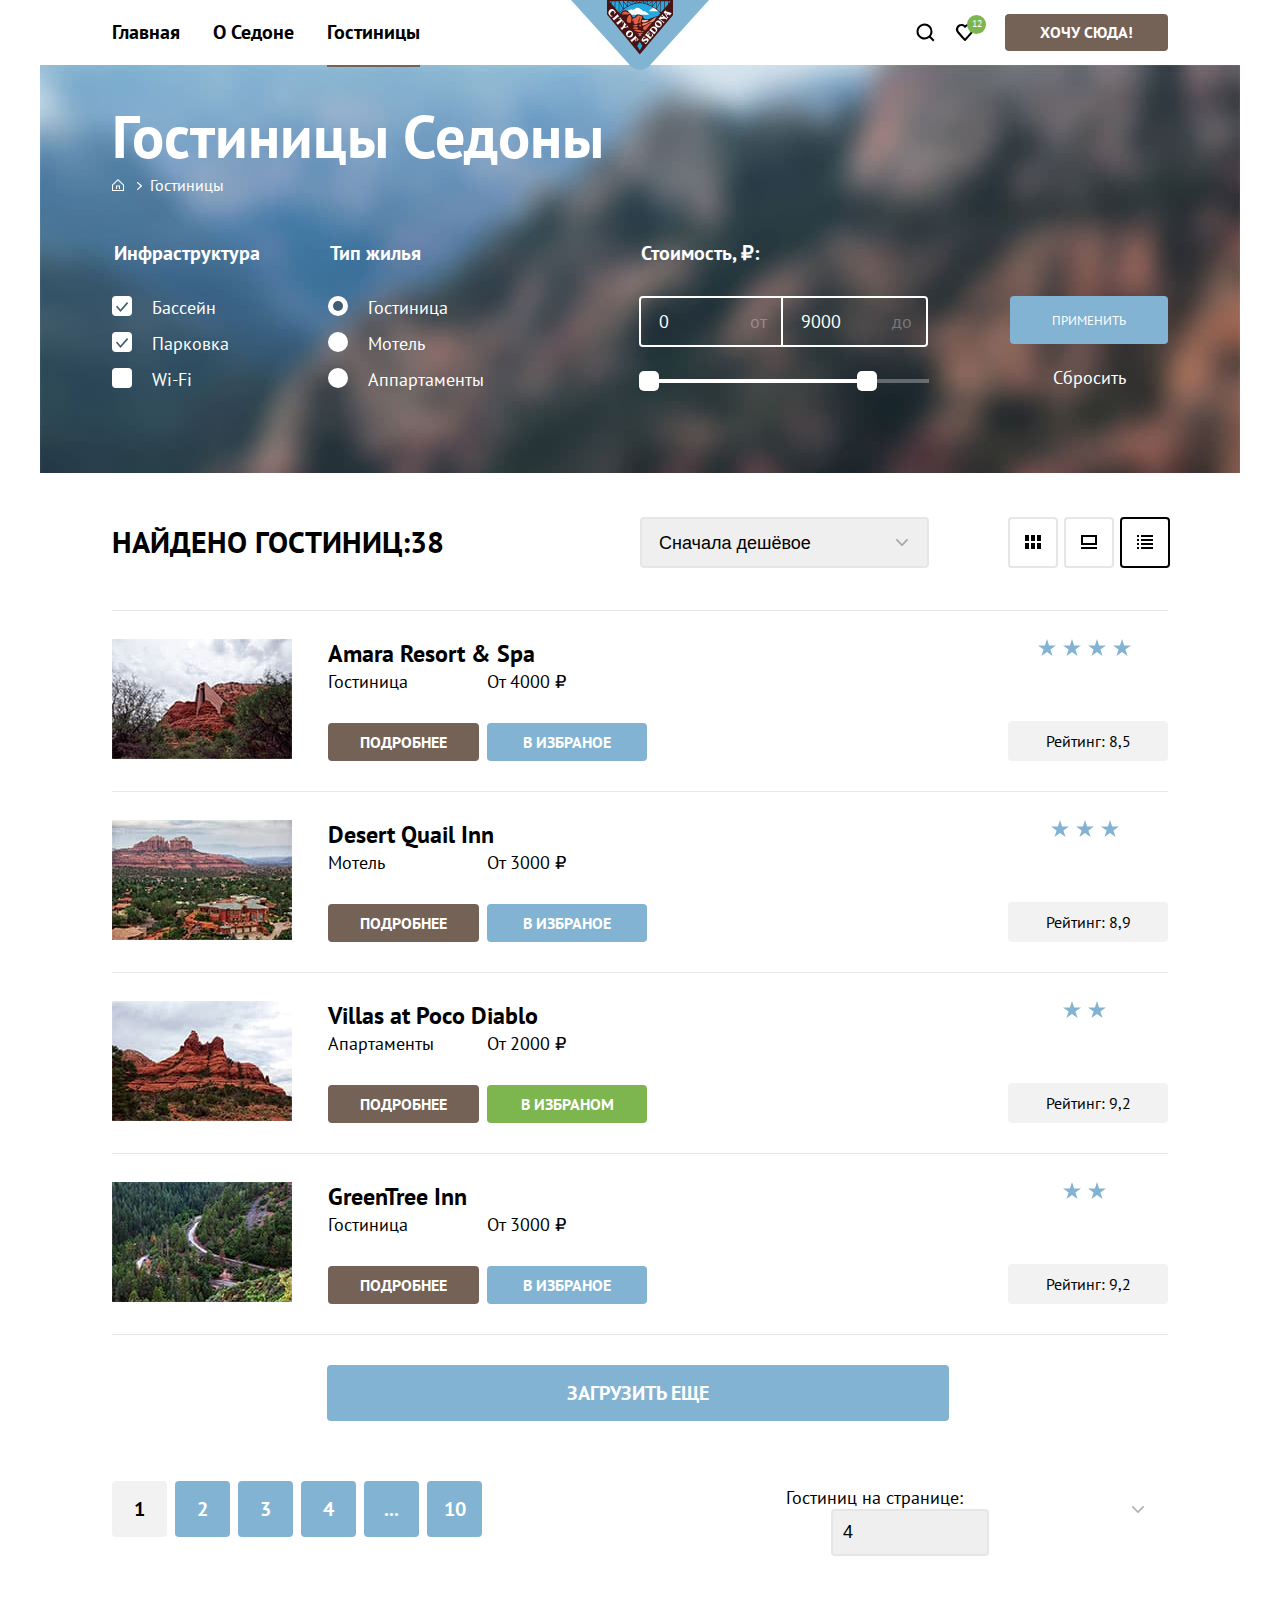
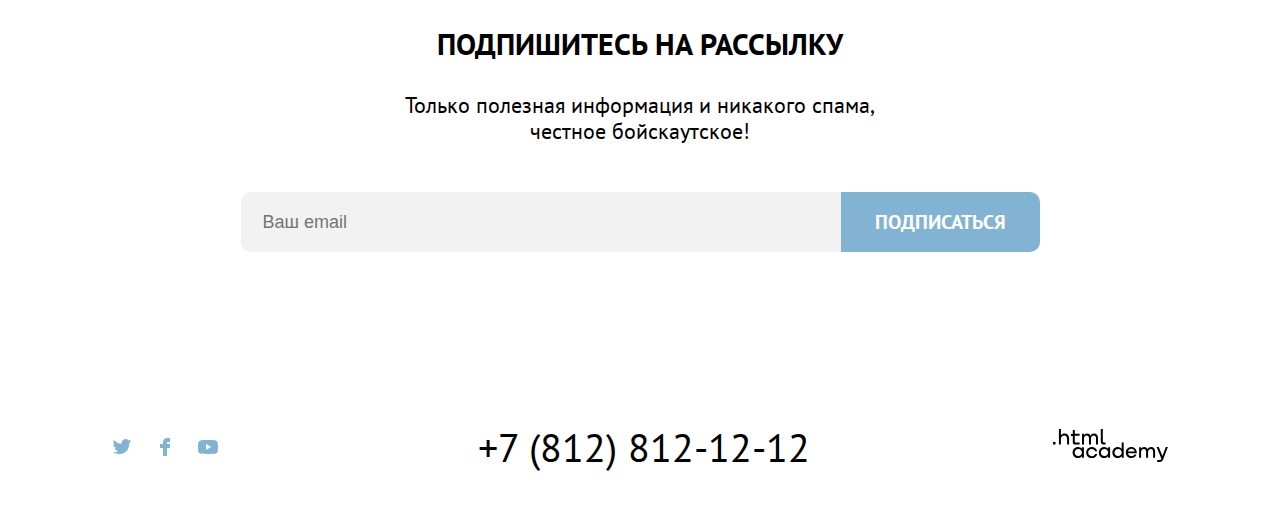
==== commit 1378cfac: "перфект пиксель каталог" ====
--- a/catalog.html
+++ b/catalog.html
@@ -12,13 +12,13 @@
         <nav class="navigation">
             <ul class="navigation-list">
                 <li class="navigation-item ">
-                    <a class="navigation-link navigation-active" href="/index.html">Главная</a>
+                    <a class="navigation-link" href="/index.html">Главная</a>
                 </li>
                 <li class="navigation-item">
                     <a class="navigation-link" href="#">О Седоне</a>
                 </li>
                 <li class="navigation-item">
-                    <a class="navigation-link" href="/catalog.html">Гостиницы</a>
+                    <a class="navigation-link navigation-active" href="/catalog.html">Гостиницы</a>
                 </li>
             </ul>
 
@@ -123,7 +123,7 @@
                     <h1 class="inner-header-title">Гостиницы Седоны</h1>
                     <ul class="breadcrumbs">
                         <li class="breadcrumbs-item">
-                            <a class="breadcrumbs-link" href="index.html">
+                            <a class="breadcrumbs-link-icon" href="index.html">
                                 <span class="visually-hidden">Главная</span>
                                 <svg width="12" height="12" fill="none" xmlns="http://www.w3.org/2000/svg">
                                     <path d="M6 0 0 5.8V12h12V5.8L6 0Zm5 11H1V6.2l5-4.8 5 4.8V11Z" fill="#FFFFFF" />
@@ -162,7 +162,7 @@
                                     <label class="parameter">
                                         <input class="visually-hidden parameter-input" type="checkbox" name="wi-fi">
                                         <span class="parameter-checkmark"></span>
-                                        <span class="parametr-label">wi-fi</span>
+                                        <span class="parametr-label">Wi-Fi</span>
                                     </label>
                                 </li>
                             </ul>
@@ -207,7 +207,7 @@
                                 </label>
                             </div>
                             <div class="range-scale">
-                                <div class="range-bar" style="left: 10px; width: 207px">
+                                <div class="range-bar" style="left: 10px; width: 218px">
                                     <button class="range-toggle toggle-min" type="button">
                                         <span class="visually-hidden">Изменить минимальную цену.</span>
                                     </button>
@@ -229,7 +229,7 @@
             <section class="sorting">
                 <div class="filter-output">
                     <h2 class="sorting-result">Найдено гостиниц:</h2>
-                    <span class="sorting-results-number">38</span>
+                    <span class="sorting-result-number">38</span>
                 </div>
                 <form class="sorting-type">
                     <label class="visually-hidden" for="sorting">Сортировка</label>
@@ -391,14 +391,14 @@
             <h2 class="mailing-title mailing-title-catalog">Подпишитесь на рассылку</h2>
             <p class="mailing-description mailing-description-catalog">Только полезная информация и никакого
                 спама,<br>честное бойскаутское!</p>
-            <form class="mailing-form" method="POST" action="https://echo.htmlacademy.ru/">
+            <form class="mailing-form mailing-form-catalog" method="POST" action="https://echo.htmlacademy.ru/">
                 <label class="visually-hidden" for="mailing-input">ваша почта</label>
                 <input class="mailing-input" type="text" name="email" id="mailing-input" placeholder="Ваш email"
                     required>
                 <button class="button button-mailing button-blue" type="submit">Подписаться</button>
             </form>
         </section>
-        <section class="contacts">
+        <section class="contacts contacts-catalog">
             <h2 class="visually-hidden">Связаться с нами</h2>
             <ul class="contacts-list">
                 <li class="contacts-item">
--- a/styles/styles.css
+++ b/styles/styles.css
@@ -102,7 +102,8 @@
         text-decoration: none;
         color: #000000;
         padding: 6px 12px;
-        border: 3px solid rgba(248, 248, 248, 0)
+        outline: 3px solid rgba(248, 248, 248, 0);
+        outline-offset: -3px;
         margin: 0;
     }
     .navigation-link:first-child {
@@ -113,7 +114,8 @@
     }
     .navigation-link:focus {
         outline: none;     
-        border: 3px solid #83B3D3;
+        outline: 3px solid #83B3D3;
+        outline-offset: -3px;
         box-sizing: border-box;
         border-radius: 10px;
         color:#756257;
@@ -121,7 +123,8 @@
     .navigation-link:active {
         color:#756257;
         opacity: 0.3;
-        border: 3px solid rgba(248, 248, 248, 0);
+        outline: 3px solid rgba(248, 248, 248, 0);
+        outline-offset: -3px;
     }
     .navigation-user {
         position: relative;
@@ -564,7 +567,9 @@
         padding-left: 72px;
         padding-right: 72px;
     }
-    
+    .contacts-catalog{
+        margin-top: 23px;
+    }
     .mailing {
         width: 1200px;
         height: 411px;
@@ -594,8 +599,9 @@
     
     .mailing-title-catalog {
         color: #000000;
-    }
-    
+        margin-top: 69px;
+    }
+   
     .mailing-description {
         margin: 0;
         font-weight: normal;
@@ -764,9 +770,9 @@
         line-height: 78px;
         color: #FFFFFF;
         margin: 0;
-        padding-top: 35px;
+        padding-top: 32px;
         margin-left: 72px;
-        margin-bottom: 5px;
+        
     }
     /* Breadcrumbs */
     
@@ -777,7 +783,7 @@
         margin: 0;
         padding: 0;
         margin-left: 72px;
-        margin-top: 5px;
+        margin-right: 72px;
         margin-bottom: 45px;
     }
     
@@ -787,11 +793,17 @@
     }
     
     .breadcrumbs-link {
+        display: block;
         position: relative;
         font-weight: normal;
         font-size: 16px;
-        line-height: 21px;
+        line-height: 20px;
         color: #FFFFFF;
+    }
+    .breadcrumbs-link-icon{
+        display: block;
+        line-height: 0;
+        padding-top: 4px;
     }
     .breadcrumbs-link-arrow::before{
         content: "";
@@ -819,6 +831,7 @@
         font-weight: bold;
         font-size: 20px;
         line-height: 26px;
+        margin-bottom: 30px;
     }
     .parameter{
         position: relative;
@@ -873,6 +886,7 @@
     .catalog-filter-list {
         list-style: none;
         padding: 0;
+        margin: 0;        
     }
     .catalog-filter-item{
         margin-bottom: 13px;
@@ -882,6 +896,7 @@
         padding: 15px 42px;
         margin: 0;
         border-radius: 4px;
+        margin-bottom: 17px;
     }
     .button-apply:focus{
         outline:3px solid #FFFFFF;
@@ -913,7 +928,7 @@
         margin-left: -2px;
     }
     .catalog-filter-input {
-        width: 100px;
+        width: 73px;
         padding: 12px 18px;
         font: inherit;
         text-align: left;
@@ -966,8 +981,8 @@
         text-transform: unset;
         background: inherit;
         padding: 5px 20px;
-        align-self: center;
-        margin-top: 10px;
+        align-self: center;        
+        margin-bottom: 10px;
     }
     .button-reset:hover{
         opacity: 0.6;
@@ -979,16 +994,15 @@
         box-sizing: border-box;
     }
     .button-reset:active{
-        outline:none;
-        opacity: 0.3;       
-        
+        outline: none;
+        opacity: 0.3;    
     }
     .catalog-filter-price {
         margin: 0;
         padding: 0;
         border: none;
         width: 290px;
-        margin-left: auto;
+        margin-left: 95px;
     }
     .range-scale{
         position:relative;
@@ -1024,15 +1038,16 @@
         left: -10px;
     }
       
-      .toggle-max {
+    .toggle-max {
         top: -8px;
         right: -10px;
     }
     /* Sorting */
     
     .sorting {
-        display: flex;
-        flex-wrap: wrap;
+        display: grid;
+        grid-template-columns: 360px 520px 160px;
+        grid-gap:8px; 
         margin-left: 72px;
         margin-right: 72px;
         padding-top: 44px;
@@ -1044,8 +1059,13 @@
         margin: 0;
         font-weight: bold;
         font-size: 30px;
-    }
-    
+        line-height: 39px;
+        text-transform: uppercase;
+        padding-top: 5px;
+    }
+    .sorting-result-number {
+        padding-top: 5px;
+    }
     .filter-output {
         display: flex;
         flex-wrap: wrap;
@@ -1065,18 +1085,17 @@
     
     .sorting-type {
         position: relative;
-        margin-left: 89px;
+        margin-left: 160px;
     }
     
     .button-sort {
         border: none;
         padding: 0;
         background-color: inherit;
-        padding: 17px;
+        padding: 16px;
         outline: 2px solid #E6E6E6;
         outline-offset: -2px;
-        border-radius: 4px;
-        margin-right: 8px;
+        border-radius: 4px;       
         padding-bottom: 15px;
     }
     .button-sort:hover,
@@ -1086,15 +1105,15 @@
     .button-sort:active{
         outline: 2px solid #000000;
     }
-    .button-sort:nth-child(3n) {
-        margin-right: 0;
+    .button-sort-active{
+        outline: 2px solid #000000;
     }
     
     .select-control {
         padding-top: 13px;
-        padding-bottom: 13px;
-        padding-left: 19px;
-        padding-right: 127px;
+        padding-bottom: 11px;
+        padding-left: 17px;
+        padding-right: 92px;
         font-weight: normal;
         font-size: 18px;
         line-height: 23px;
@@ -1126,8 +1145,8 @@
         background-repeat: no-repeat;
         width: 12px;
         height: 7px;
-        left: 287px;
-        top: 24px;
+        left: 256px;
+        top: 22px;
         opacity: 0.3;
     }
     .button-select::before:active{
@@ -1135,10 +1154,9 @@
         opacity: 0.3;
     }
     .container-type-card {
-        display: flex;
-        flex-wrap: wrap;
-        justify-content: end;
-        margin-left: 81px;
+        display: grid;
+        grid-template-columns: 50px 50px 50px ;
+        grid-gap: 6px;
     }
     /* Hotel-Card */
     
@@ -1167,8 +1185,8 @@
         text-decoration: none;
         grid-column: 1/-1;
         padding: 10px 15px;
-        margin-top: -10px;
-        margin-bottom: -10px;
+        margin-top: -11px;
+        margin-bottom: -9px;
         margin-left: -15px;
         margin-right: auto;
     }
@@ -1234,7 +1252,7 @@
         font-weight: normal;
         font-size: 18px;
         line-height: 23px;
-        margin-bottom: 28px;
+        margin-bottom: 30px;
     }
     
     .button-card {
@@ -1243,7 +1261,7 @@
         font-size: 16px;
         font-weight: bold;
         text-align: center;
-        padding-bottom: 10px;
+        padding-bottom: 9px;
         padding-top: 9px;
         border-radius: 4px;
         
@@ -1319,8 +1337,8 @@
         margin-bottom: 30px;
         margin-left: 287px;
         margin-right: 287px;
-        padding-top: 20px;
-        padding-bottom: 20px;
+        padding-top: 15px;
+        padding-bottom: 15px;
         padding-left: 240px;
         padding-right: 240px;
         border-radius: 4px;
@@ -1362,7 +1380,7 @@
         padding-bottom: 15px;
         padding-left: 10px;
         padding-right: 10px;
-        margin-right: 6px;
+        margin-right: 8px;
     }
     .pagination-link:hover{
         background-color: #68A2CA;
@@ -1380,11 +1398,15 @@
         margin-left: auto;
         width: 382px;
         font-size: 16px;
-        padding-top: 15px;
-    }
-    
+        padding-top: 5px;
+    }
+    .sorting-number-title{
+        font-weight: normal;
+        font-size: 18px;
+        line-height: 23px;
+    }
     .select-number {       
-        margin-left: 50px;
+        margin-left: 45px;
         padding-left: 10px;
         padding-top: 10px;
         padding-bottom: 10px;
@@ -1403,8 +1425,8 @@
         background-repeat: no-repeat;
         width: 12px;
         height: 7px;
-        left: 332px;
-        top: 34px;
+        left: 346px;
+        top: 25px;
         opacity: 0.3;
     }
     /* Modal */
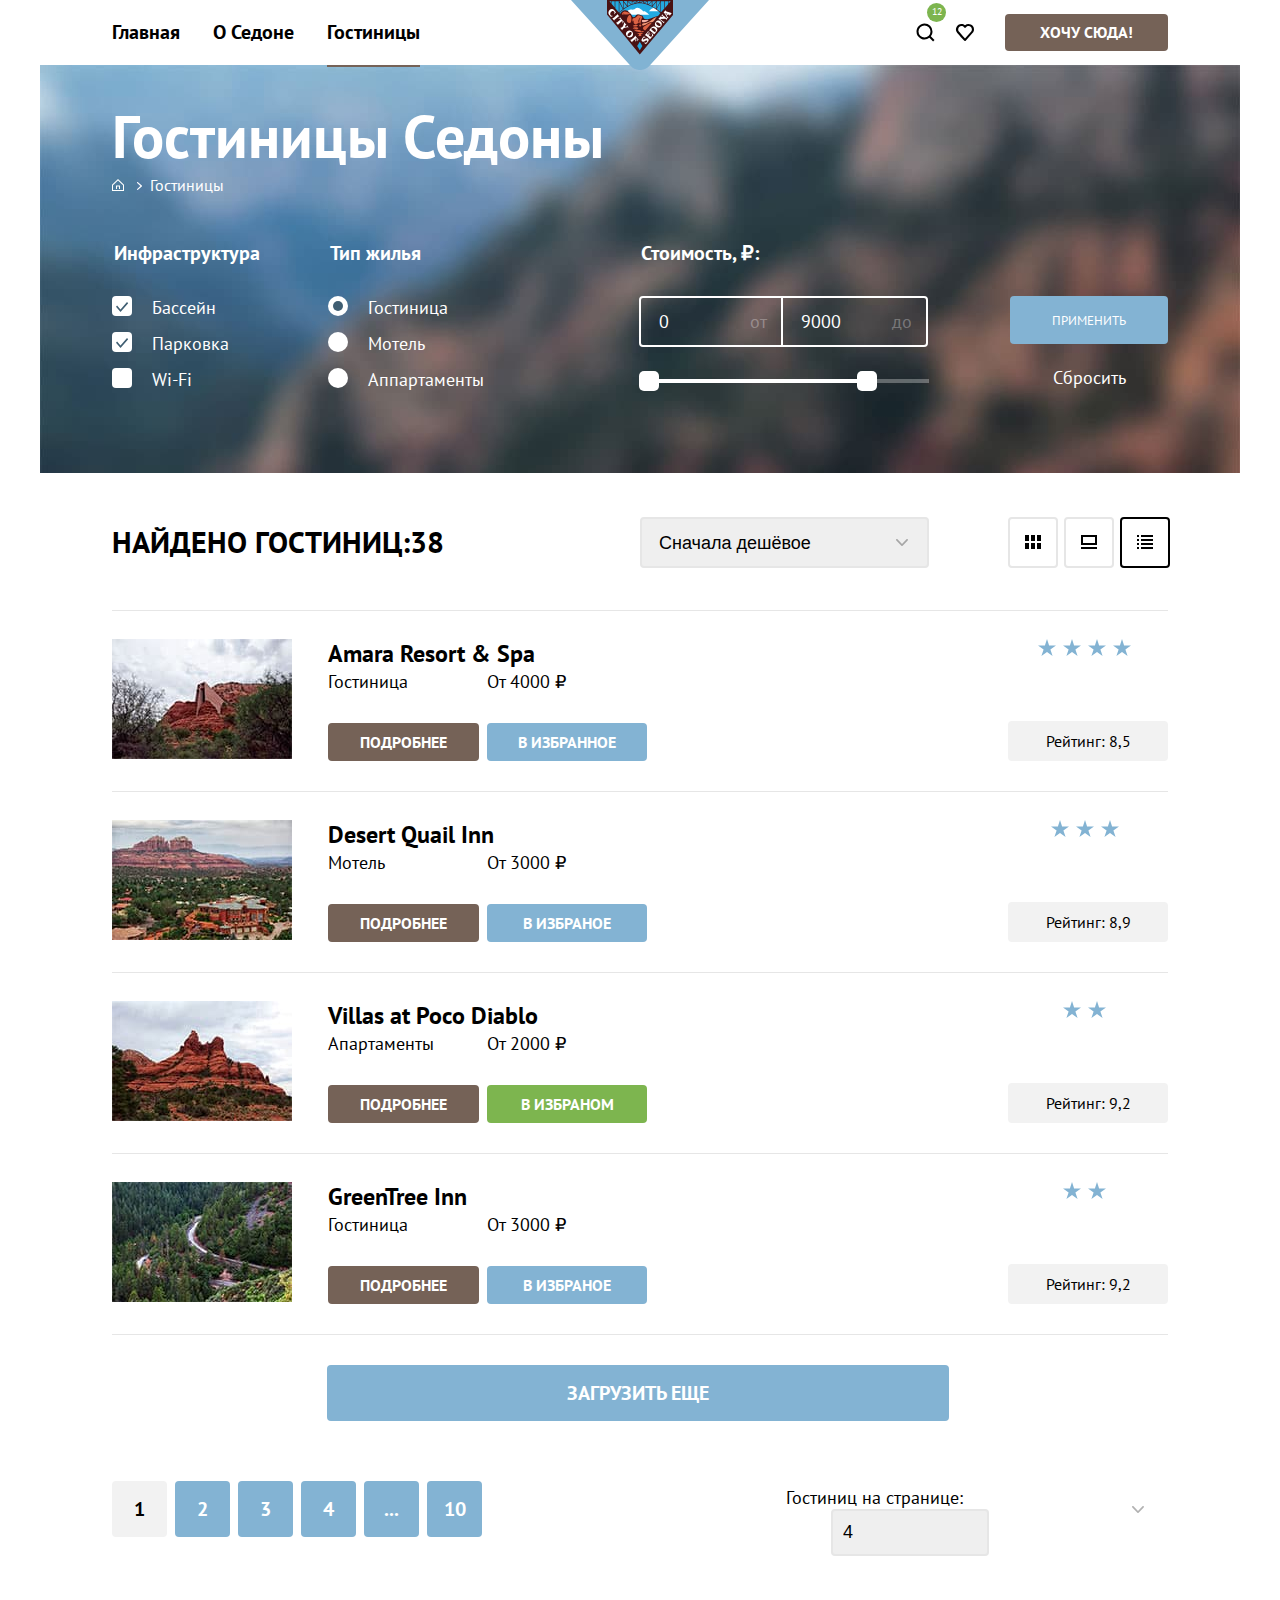
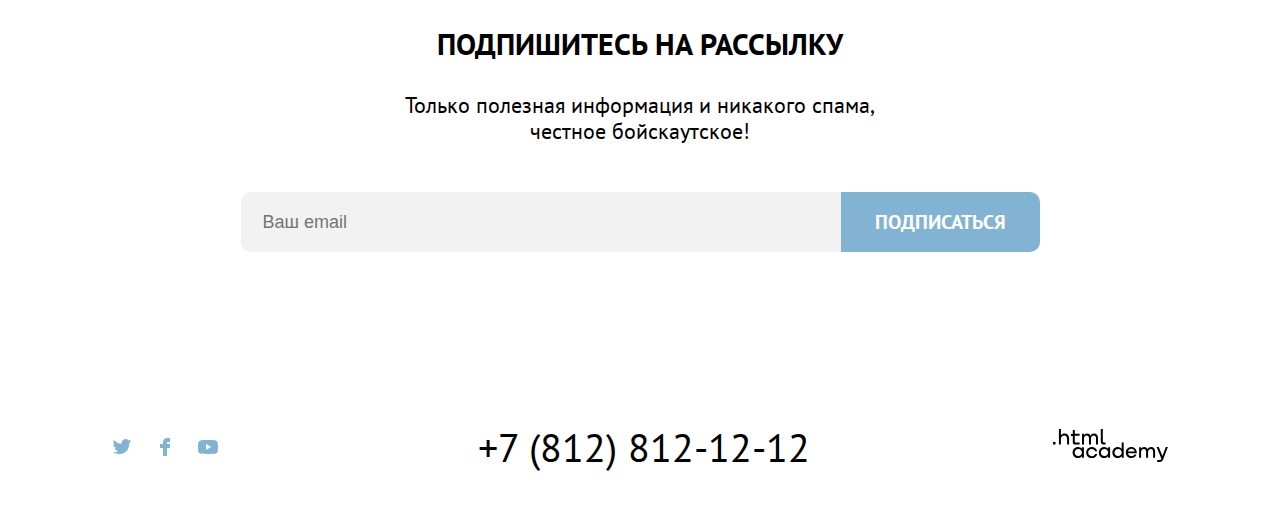
==== commit ac3eeed6: "исправления" ====
--- a/catalog.html
+++ b/catalog.html
@@ -1,17 +1,15 @@
 <!DOCTYPE html>
 <html lang="ru">
-
 <head>
     <meta charset="utf-8">
     <title>HTML Academy: Седона</title>
     <link rel="stylesheet" href="styles/styles.css">
 </head>
-
 <body class="page-body">
     <header class="page-header">
         <nav class="navigation">
             <ul class="navigation-list">
-                <li class="navigation-item ">
+                <li class="navigation-item">
                     <a class="navigation-link" href="/index.html">Главная</a>
                 </li>
                 <li class="navigation-item">
@@ -21,9 +19,7 @@
                     <a class="navigation-link navigation-active" href="/catalog.html">Гостиницы</a>
                 </li>
             </ul>
-
             <a class="page-logo"><img src="img/sedona-logo.svg" width="138" height="70" alt="логотип сайта"> </a>
-
             <section class=" navigation-user">
                 <a class="navigation-user-item" href="#">
                     <svg class="navigation-icon" width="20" height="20" fill="none" xmlns="http://www.w3.org/2000/svg">
@@ -31,7 +27,6 @@
                             d="m19.5 18-3.7-3.67c1-1.3 1.7-2.98 1.7-4.87a8 8 0 0 0-8-7.96c-4.4 0-8 3.68-8 8.06a8 8 0 0 0 12.9 6.26l3.7 3.68 1.4-1.5Zm-10-2.48a6 6 0 0 1-6-5.96 6 6 0 0 1 12 0 6 6 0 0 1-6 5.96Z"
                             fill="#000" />
                     </svg>
-
                     <span class="visually-hidden">Поиск по сайту</span>
                 </a>
                 <div class="popover-favirits-container">
@@ -43,7 +38,6 @@
                                 fill="#000" />
                         </svg>
                         <span class="visually-hidden">Избраное</span>
-
                     </a>
                     <div class="popover popover-favorits">
                         <h2 class="visually-hidden">Список избраных отелей</h2>
@@ -107,14 +101,12 @@
                                 </button>
                             </li>
                         </ul>
-                        <button class="button button-favorites-all button-brown" type="button">все избраные</button>
-
+                        <button class="button button-favorites-all button-brown" type="button">все избранные</button>
                     </div>
                 </div>
                 <a class="navigation-user-item navigation-button button-brown" href="#">Хочу сюда!</a>
             </section>
         </nav>
-
     </header>
     <main class="main-container main-inner">
         <div class="page-container">
@@ -225,7 +217,6 @@
 
                 </section>
             </div>
-
             <section class="sorting">
                 <div class="filter-output">
                     <h2 class="sorting-result">Найдено гостиниц:</h2>
@@ -240,7 +231,6 @@
                     </select>
                     <button class="button-select" type="submit"><span class="visually-hidden">Отсортировать
                             продукты</span></button>
-
                 </form>
                 <div class="container-type-card">
                     <button class="button-sort" type="button">
@@ -282,7 +272,7 @@
                             <span class="hotel-card-type">Гостиница</span>
                             <b class="hotel-card-price">От 4000 ₽</b>
                             <a class="button button-card button-brown" href="hotel.html">подробнее</a>
-                            <button class="button button-favourites button-blue" type=button>в избраное</button>
+                            <button class="button button-favourites button-blue" type=button>в избранное</button>
                         </div>
                         <div class="hotel-card-estimation">
                             <div class="stars stars-four"></div>
@@ -384,7 +374,6 @@
                 </form>
             </section>
         </div>
-
     </main>
     <footer class="page-footer">
         <section class="mailing mailing-catalog">
@@ -431,12 +420,9 @@
                 </li>
             </ul>
             <address class="contacts-info">
-
-                <a class="contacts-phone " href="tel:78128121212">+7 (812) 812-12-12</a>
-
+                <a class="contacts-phone" href="tel:78128121212">+7 (812) 812-12-12</a>
             </address>
             <a class="contacts-copyright" href="http://htmlacademy.ru">
-
                 <svg class="contacts-copyright-svg" width="115" height="33" fill="none"
                     xmlns="http://www.w3.org/2000/svg">
                     <path fill-rule="evenodd" clip-rule="evenodd"
@@ -444,13 +430,7 @@
                         fill="#000" />
                 </svg>
             </a>
-
         </section>
-
     </footer>
-
-
-
 </body>
-
 </html>--- a/styles/styles.css
+++ b/styles/styles.css
@@ -235,7 +235,7 @@
 
     }
     /* Popover */
-    .popover-favirits-container{
+    .popover-favorits-container{
         position: relative;
     }
     .popover-favorits{
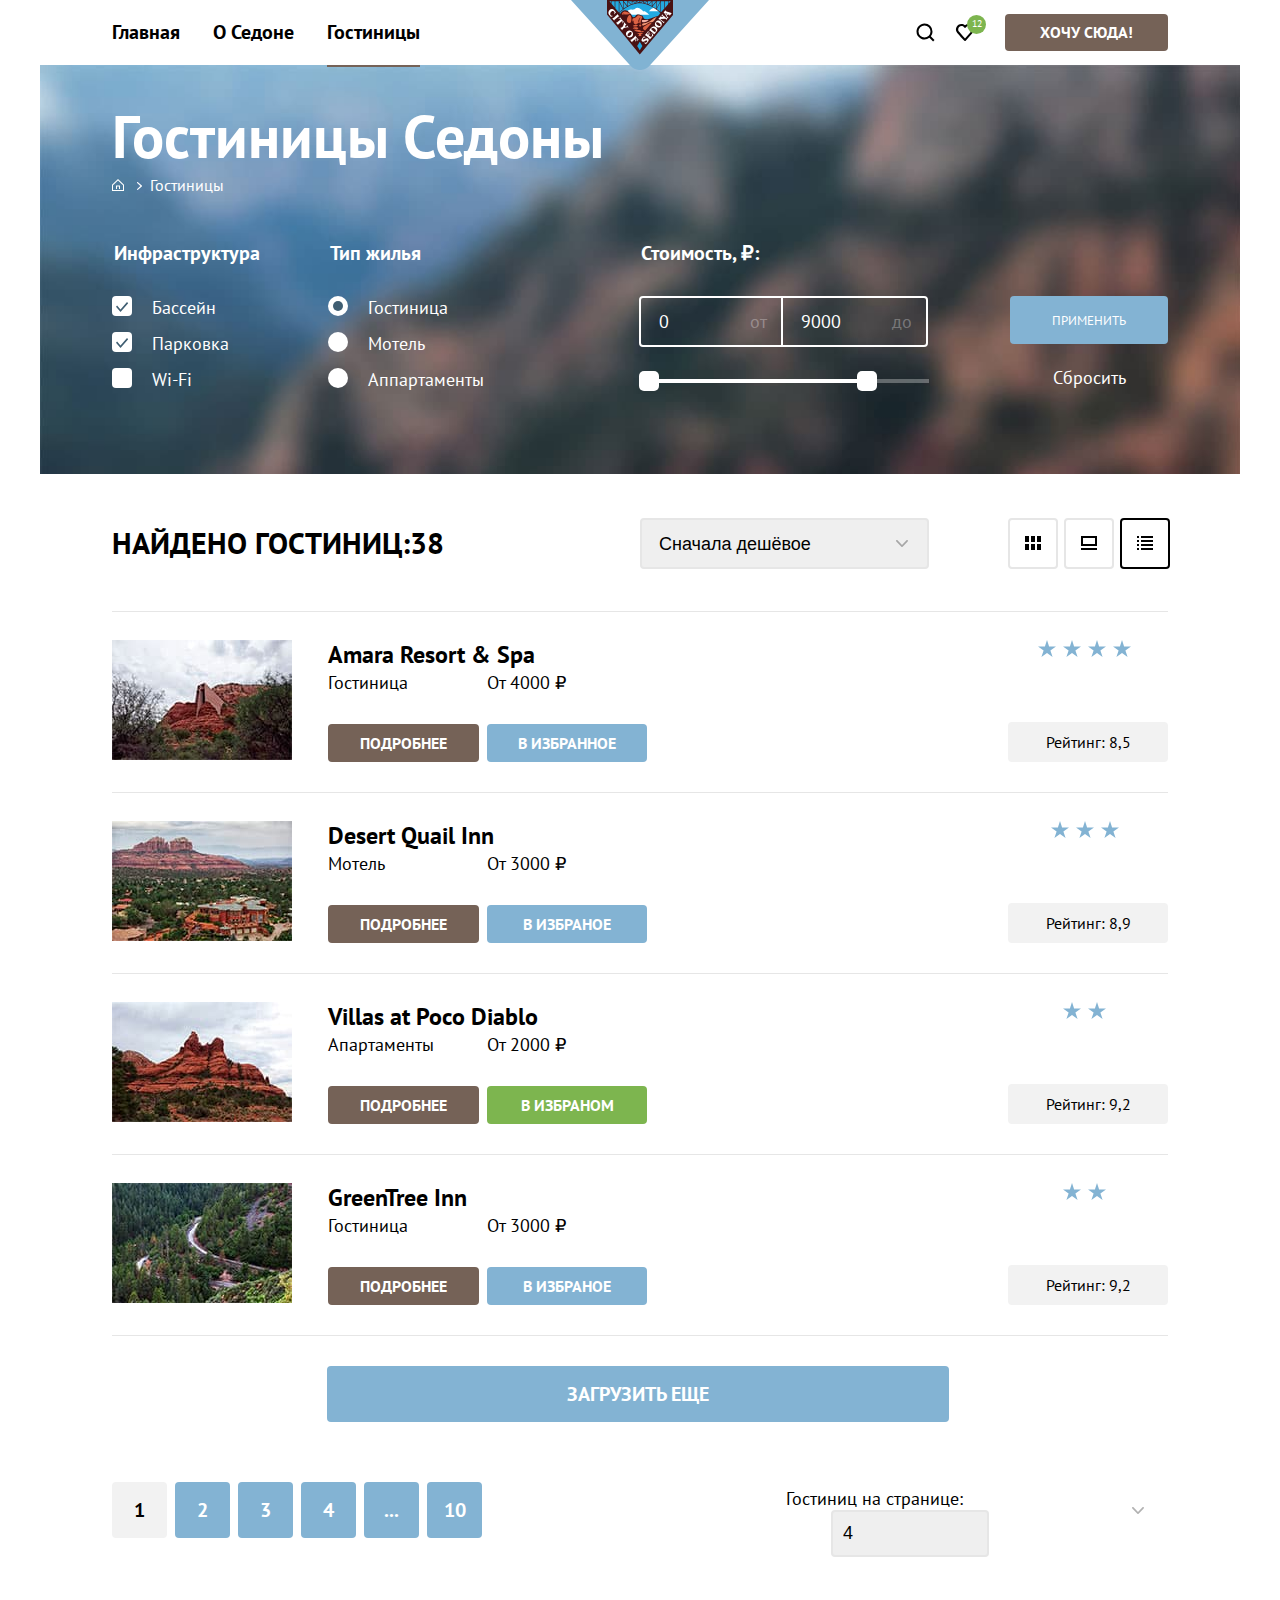
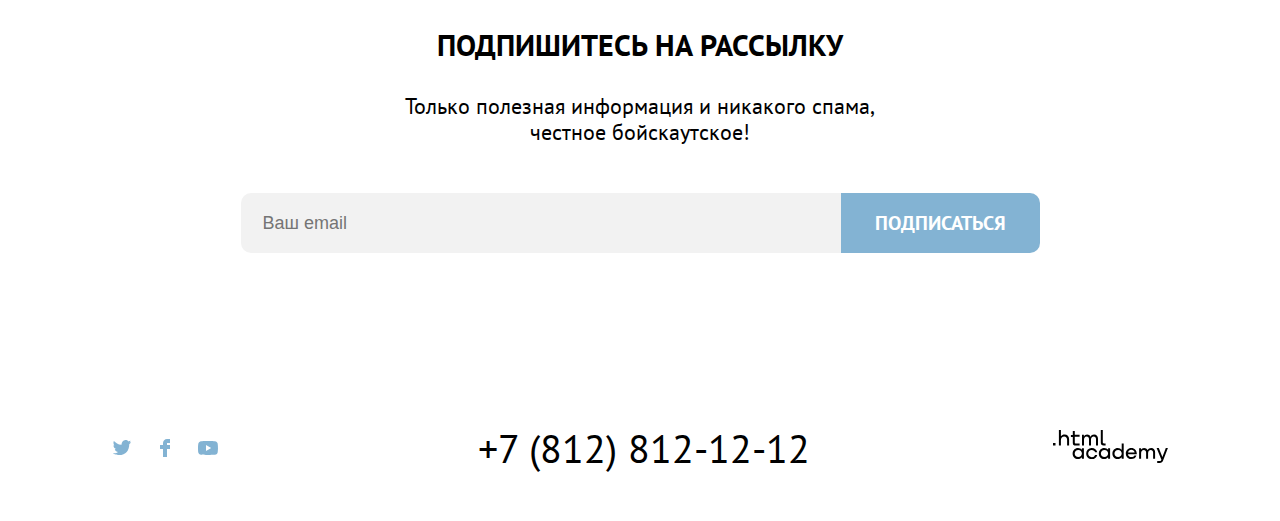
==== commit 2e82c108: "защита-правки" ====
--- a/catalog.html
+++ b/catalog.html
@@ -4,6 +4,7 @@
     <meta charset="utf-8">
     <title>HTML Academy: Седона</title>
     <link rel="stylesheet" href="styles/styles.css">
+    <link rel="icon" href="favicon.ico">
 </head>
 <body class="page-body">
     <header class="page-header">
@@ -29,7 +30,7 @@
                     </svg>
                     <span class="visually-hidden">Поиск по сайту</span>
                 </a>
-                <div class="popover-favirits-container">
+                <div class="popover-favorits-container">
                     <a class="navigation-user-item navigation-user-counter" href="#">
                         <svg class="navigation-icon" width="20" height="20" fill="none"
                             xmlns="http://www.w3.org/2000/svg">
@@ -39,7 +40,7 @@
                         </svg>
                         <span class="visually-hidden">Избраное</span>
                     </a>
-                    <div class="popover popover-favorits">
+                    <div class="popover popover-favorits ">
                         <h2 class="visually-hidden">Список избраных отелей</h2>
                         <ul class="popover-favorits-list">
                             <li class="popover-favorits-item">
@@ -156,7 +157,7 @@
                                         <span class="parameter-checkmark"></span>
                                         <span class="parametr-label">Wi-Fi</span>
                                     </label>
-                                </li>
+                                </li>                                
                             </ul>
                         </fieldset>
                         <fieldset class="catalog-filter-group">
--- a/styles/styles.css
+++ b/styles/styles.css
@@ -280,6 +280,8 @@
         flex-wrap: wrap;
         padding: 10px;
         cursor: pointer;
+        text-decoration: none;
+        color: #000000;
     }
     .popover-favorits-link:hover{
         opacity: 0.6;
@@ -409,6 +411,9 @@
     .reason-text {
         width: 400px;
         background-color: #83b3d3;
+        padding-right: 20px;
+        padding-left: 20px;
+        box-sizing: border-box;
     }
     
     .reason-title {
@@ -454,6 +459,9 @@
     
     .recommendations-item {
         width: 400px;
+        padding-left: 20px;
+        padding-right: 20px;
+        box-sizing: border-box;
     }
     
     .recommendations-item:nth-child(1) {
@@ -506,6 +514,9 @@
     
     .reasons-item {
         width: 400px;
+        padding-left: 20px;
+        padding-right: 20px;
+        box-sizing: border-box;
     }
     
     .background-light {
@@ -760,8 +771,9 @@
     .container-backgraund {
         background-image: url('../img/catalog/catalog-background.jpg');
         background-repeat: no-repeat;
-        width: 1200px;
-        height: 408px;
+        width: 1200px;        
+        background-color: #3d566d;
+        background-size: cover;
     }
     
     .inner-header-title {
@@ -825,6 +837,7 @@
         color: #FFFFFF;
         margin-left: 72px;
         margin-right: 72px;
+        padding-bottom: 70px;
     }
     
     .catalog-filter-title {
@@ -1311,7 +1324,9 @@
         background-repeat: repeat-x;
         height: 17px;
     }
-    
+    .stars-five{
+        width: 125px;
+    }
     .stars-four {
         width: 100px;
     }
@@ -1323,7 +1338,9 @@
     .stars-two {
         width: 50px;
     }
-    
+    .stars-one{
+        width: 25px;
+    }
     .button-more {
         font-weight: bold;
         font-size: 20px;
@@ -1503,7 +1520,7 @@
         font-weight: bold;
         font-size: 18px;
         line-height: 40px;
-        padding-left:19px; 
+        padding-left: 19px; 
         padding-right: 17px; 
         width: 420px;
         box-sizing: border-box;
@@ -1530,7 +1547,7 @@
         background-image: url('../img/date.svg');
         background-repeat: no-repeat;
         z-index: 1;
-        left:540px;
+        left: 540px;
         opacity: 0.3;
       }
     .field-date-description{
